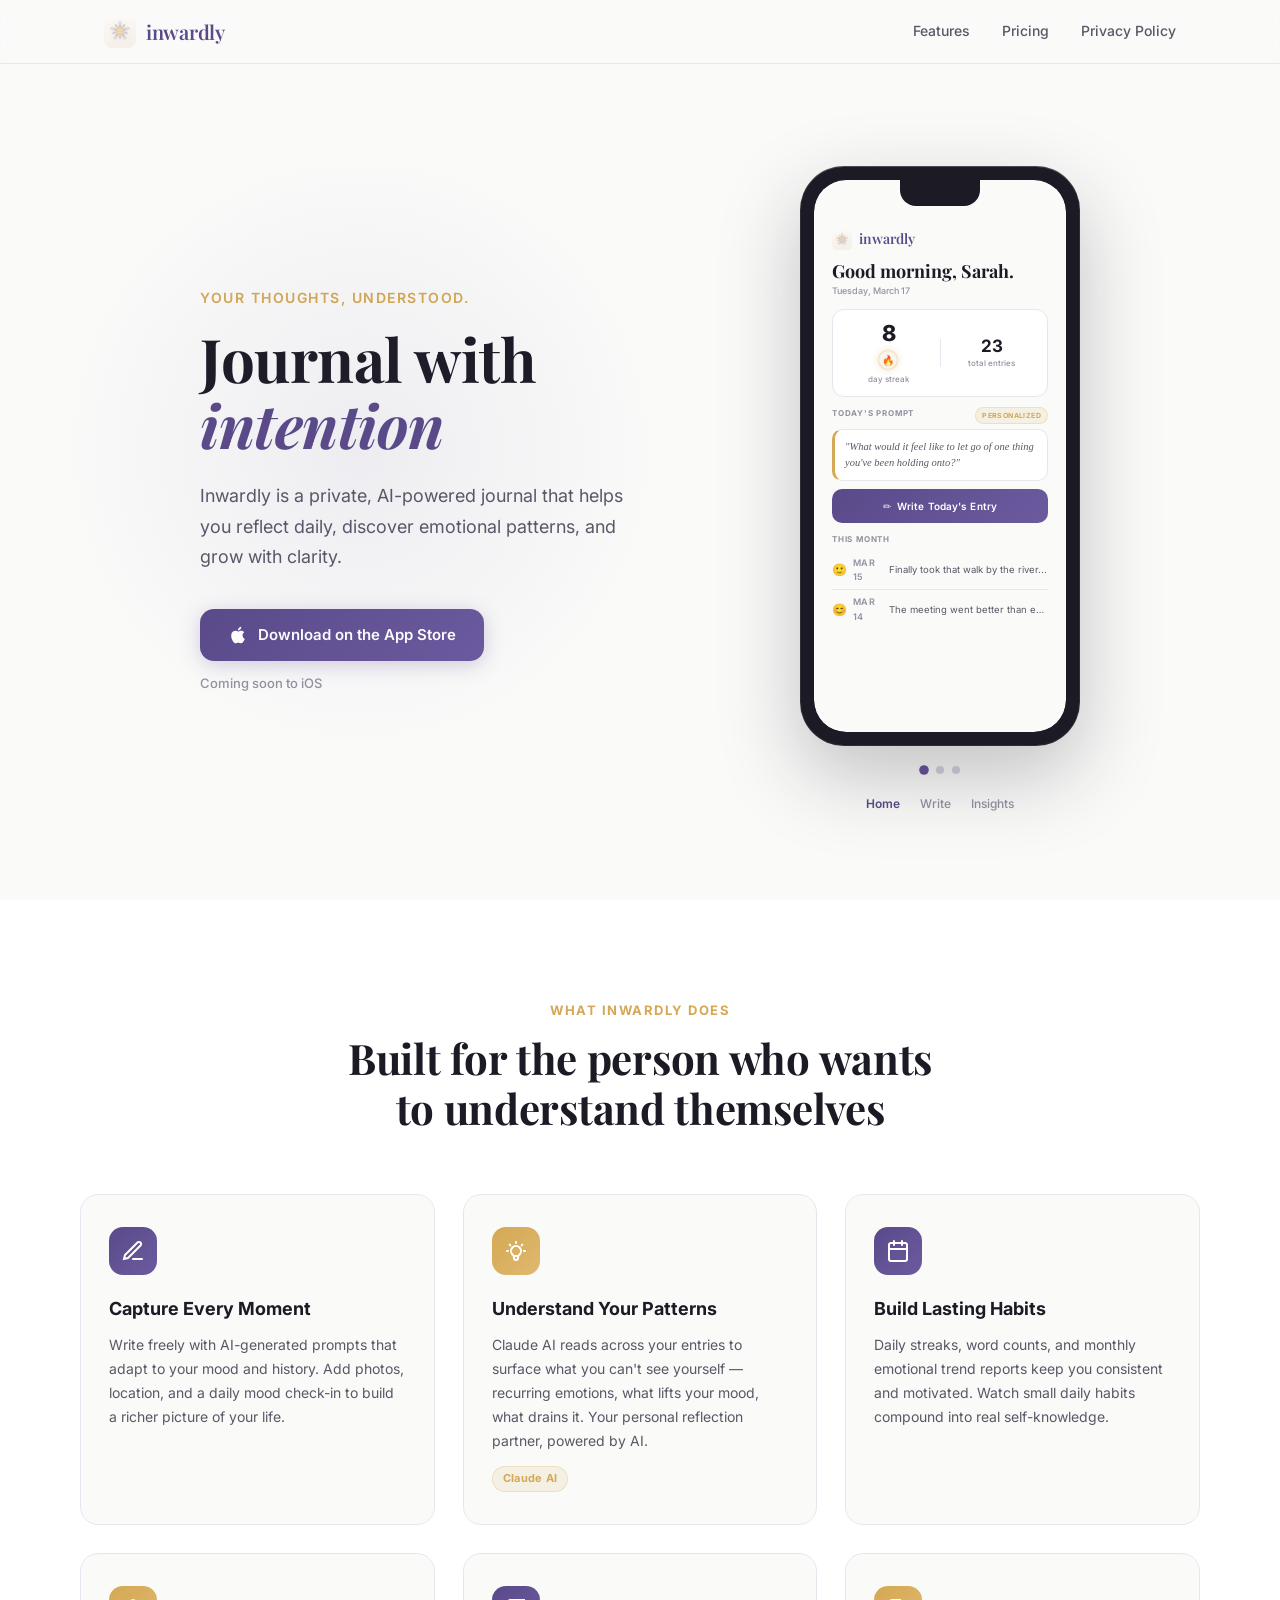
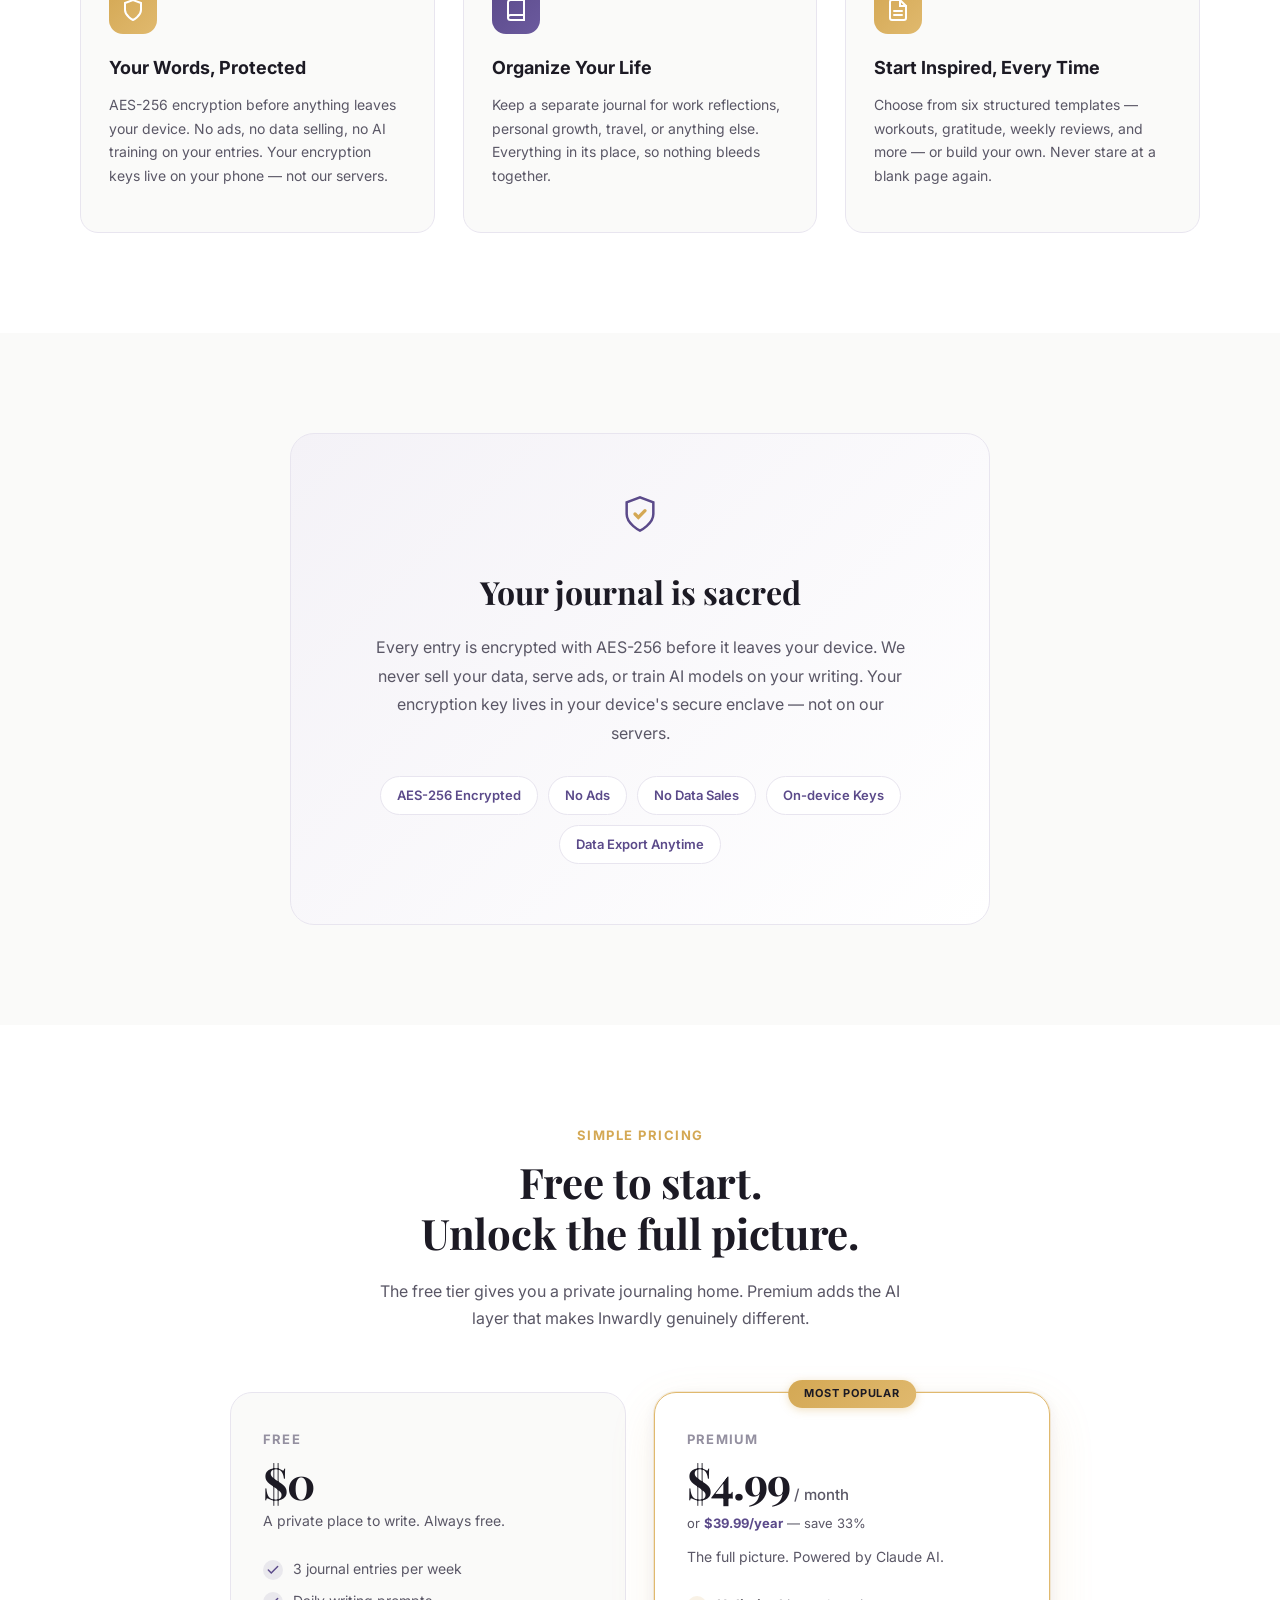
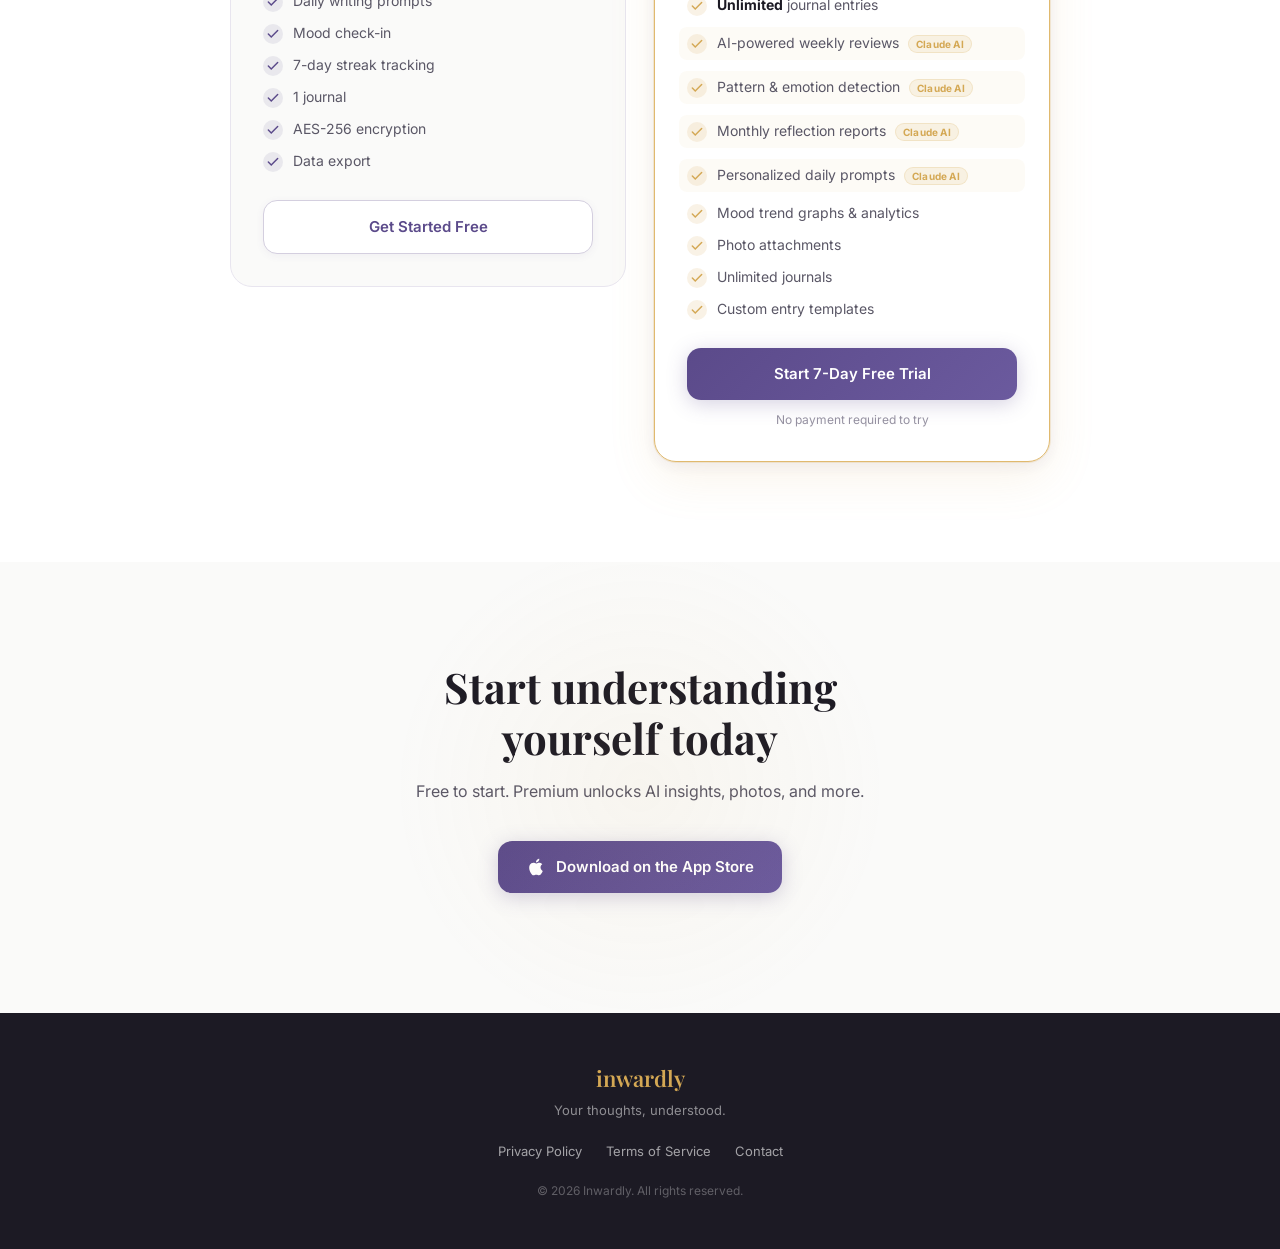
==== index.html @ e7c090f5 "Update app icon to lotus bloom, add OG/Twitter meta tags - Replace app-icon.png with new lotus bloom" ====
<!DOCTYPE html>
<html lang="en">
<head>
  <meta charset="UTF-8">
  <meta name="viewport" content="width=device-width, initial-scale=1.0">
  <title>Inwardly - Your thoughts, understood.</title>
  <meta name="description" content="A private, AI-powered journaling app that helps you understand your thoughts. Reflect daily, discover patterns, grow with clarity.">
  <meta name="theme-color" content="#5B4A8A">

  <!-- Open Graph -->
  <meta property="og:title" content="Inwardly - Your thoughts, understood.">
  <meta property="og:description" content="A private, AI-powered journaling app that helps you understand your thoughts.">
  <meta property="og:type" content="website">
  <meta property="og:url" content="https://goinwardly.app">
  <meta property="og:image" content="https://goinwardly.app/app-icon.png">

  <!-- Twitter Card -->
  <meta name="twitter:card" content="summary_large_image">
  <meta name="twitter:title" content="Inwardly - Your thoughts, understood.">
  <meta name="twitter:description" content="A private, AI-powered journaling app that helps you understand your thoughts.">
  <meta name="twitter:image" content="https://goinwardly.app/app-icon.png">

  <!-- Fonts -->
  <link rel="preconnect" href="https://fonts.googleapis.com">
  <link rel="preconnect" href="https://fonts.gstatic.com" crossorigin>
  <link href="https://fonts.googleapis.com/css2?family=Playfair+Display:ital,wght@0,400;0,600;0,700;1,400&family=Inter:wght@400;500;600;700&display=swap" rel="stylesheet">

  <link rel="stylesheet" href="style.css">
  <link rel="icon" type="image/png" href="app-icon.png">
</head>
<body>
  <!-- Nav -->
  <nav class="nav">
    <div class="nav-inner">
      <a href="/" class="nav-brand">
        <img src="app-icon.png" alt="Inwardly" class="nav-icon-img">
        <span class="nav-wordmark">inwardly</span>
      </a>
      <div class="nav-links">
        <a href="#features">Features</a>
        <a href="#pricing">Pricing</a>
        <a href="/privacy">Privacy Policy</a>
      </div>
    </div>
  </nav>

  <!-- Hero -->
  <section class="hero">
    <div class="hero-glow"></div>
    <div class="hero-content">
      <p class="hero-tagline">Your thoughts, understood.</p>
      <h1 class="hero-title">Journal with<br><span class="hero-accent">intention</span></h1>
      <p class="hero-subtitle">
        Inwardly is a private, AI-powered journal that helps you reflect daily,
        discover emotional patterns, and grow with clarity.
      </p>
      <div class="hero-cta">
        <a href="#" class="btn btn-primary" id="app-store-btn">
          <svg class="btn-icon" width="20" height="20" viewBox="0 0 24 24" fill="currentColor">
            <path d="M18.71 19.5C17.88 20.74 17 21.95 15.66 21.97C14.32 21.99 13.89 21.18 12.37 21.18C10.84 21.18 10.37 21.95 9.1 21.99C7.79 22.03 6.8 20.68 5.96 19.47C4.25 16.97 2.94 12.45 4.7 9.39C5.57 7.87 7.13 6.91 8.82 6.88C10.1 6.86 11.32 7.75 12.11 7.75C12.89 7.75 14.37 6.68 15.92 6.84C16.57 6.87 18.39 7.1 19.56 8.82C19.47 8.88 17.39 10.1 17.41 12.63C17.44 15.65 20.06 16.66 20.09 16.67C20.06 16.74 19.67 18.11 18.71 19.5ZM13 3.5C13.73 2.67 14.94 2.04 15.94 2C16.07 3.17 15.6 4.35 14.9 5.19C14.21 6.04 13.07 6.7 11.95 6.61C11.8 5.46 12.36 4.26 13 3.5Z"/>
          </svg>
          <span>Download on the App Store</span>
        </a>
        <p class="hero-note">Coming soon to iOS</p>
      </div>
    </div>

    <!-- Phone mockup carousel -->
    <div class="hero-phone">
      <div class="phone-frame">
        <!-- Notch -->
        <div class="phone-notch"></div>

        <!-- Screen carousel -->
        <div class="phone-carousel" id="phoneCarousel">

          <!-- Screen 1: Home -->
          <div class="phone-screen screen-home active">
            <!-- Branded header: icon + wordmark -->
            <div class="mock-header">
              <img src="app-icon.png" alt="" class="mock-icon-img">
              <span class="mock-wordmark">inwardly</span>
            </div>
            <!-- Greeting -->
            <div class="mock-greeting">Good morning, Sarah.</div>
            <div class="mock-date-sub">Tuesday, March 17</div>
            <!-- Stats card: single card, two stats with divider -->
            <div class="mock-stats-card">
              <div class="mock-stats-left">
                <div class="mock-stats-num mock-stats-num-streak">8</div>
                <div class="mock-flame-glow">🔥</div>
                <div class="mock-stats-label">day streak</div>
              </div>
              <div class="mock-stats-divider"></div>
              <div class="mock-stats-right">
                <div class="mock-stats-num">23</div>
                <div class="mock-stats-label">total entries</div>
              </div>
            </div>
            <!-- Prompt section -->
            <div class="mock-section-row">
              <div class="mock-section-label">TODAY'S PROMPT</div>
              <div class="mock-personalized-pill">PERSONALIZED</div>
            </div>
            <div class="mock-prompt-card">
              <div class="mock-prompt-text">"What would it feel like to let go of one thing you've been holding onto?"</div>
            </div>
            <!-- CTA button -->
            <div class="mock-cta-btn">
              <span class="mock-cta-icon">✏</span>
              <span class="mock-cta-text">Write Today's Entry</span>
            </div>
            <!-- This Month section -->
            <div class="mock-section-label" style="margin-top:10px;margin-bottom:5px;">THIS MONTH</div>
            <div class="mock-month-entry">
              <span class="mock-month-mood">🙂</span>
              <div class="mock-month-date">Mar 15</div>
              <div class="mock-month-preview">Finally took that walk by the river...</div>
            </div>
            <div class="mock-month-entry">
              <span class="mock-month-mood">😊</span>
              <div class="mock-month-date">Mar 14</div>
              <div class="mock-month-preview">The meeting went better than expected...</div>
            </div>
          </div>

          <!-- Screen 2: Journal entry (Write) -->
          <div class="phone-screen screen-entry">
            <!-- Native modal header: Cancel | date | Save pill -->
            <div class="mock-modal-header">
              <div class="mock-cancel-btn">Cancel</div>
              <div class="mock-modal-date">Mar 17</div>
              <div class="mock-save-pill">Save</div>
            </div>
            <!-- Personalized prompt above write area -->
            <div class="mock-prompt-label" style="margin-bottom:4px;">PERSONALIZED</div>
            <div class="mock-prompt-card" style="margin-bottom:10px;">
              <div class="mock-prompt-text">"What would it feel like to let go of one thing you've been holding onto?"</div>
            </div>
            <!-- Write area -->
            <div class="mock-write-area">
              <div class="mock-write-placeholder">Begin writing...</div>
            </div>
            <!-- Bottom toolbar: word count + pills -->
            <div class="mock-toolbar-row">
              <span class="mock-word-count">0 words</span>
              <div class="mock-pills-row">
                <span class="mock-pill mock-pill-active">No journal</span>
                <span class="mock-pill">Template</span>
                <span class="mock-pill">Location</span>
                <span class="mock-pill">Photo</span>
              </div>
            </div>
            <!-- Mood section -->
            <div class="mock-mood-section-label">HOW ARE YOU FEELING?</div>
            <div class="mock-mood-buttons-row">
              <div class="mock-mood-btn">
                <span class="mock-mood-emoji">😔</span>
                <span class="mock-mood-name">Low</span>
              </div>
              <div class="mock-mood-btn">
                <span class="mock-mood-emoji">😕</span>
                <span class="mock-mood-name">Meh</span>
              </div>
              <div class="mock-mood-btn mock-mood-btn-selected">
                <span class="mock-mood-emoji">😐</span>
                <span class="mock-mood-name">Okay</span>
              </div>
              <div class="mock-mood-btn">
                <span class="mock-mood-emoji">🙂</span>
                <span class="mock-mood-name">Good</span>
              </div>
              <div class="mock-mood-btn">
                <span class="mock-mood-emoji">😊</span>
                <span class="mock-mood-name">Great</span>
              </div>
            </div>
            <div class="mock-mood-hint">Optional · tap to select, tap again to clear</div>
          </div>

          <!-- Screen 3: Insights -->
          <div class="phone-screen screen-insights">
            <!-- Large Playfair title -->
            <div class="mock-insights-title">Insights</div>
            <!-- YOUR MOOD section -->
            <div class="mock-section-label" style="margin-bottom:6px;">YOUR MOOD</div>
            <!-- Mood chart card -->
            <div class="mock-mood-chart">
              <div class="mock-chart-header">MOOD — LAST 7 DAYS</div>
              <div class="mock-chart-bars">
                <div class="mock-bar-wrap">
                  <div class="mock-bar-emoji">😕</div>
                  <div class="mock-bar mock-bar-2" style="height:11px;"></div>
                  <div class="mock-bar-day">M</div>
                </div>
                <div class="mock-bar-wrap">
                  <div class="mock-bar-emoji">😐</div>
                  <div class="mock-bar mock-bar-3" style="height:18px;"></div>
                  <div class="mock-bar-day">T</div>
                </div>
                <div class="mock-bar-wrap">
                  <div class="mock-bar-emoji">😕</div>
                  <div class="mock-bar mock-bar-2" style="height:12px;"></div>
                  <div class="mock-bar-day">W</div>
                </div>
                <div class="mock-bar-wrap">
                  <div class="mock-bar-emoji">🙂</div>
                  <div class="mock-bar mock-bar-4" style="height:25px;"></div>
                  <div class="mock-bar-day">T</div>
                </div>
                <div class="mock-bar-wrap">
                  <div class="mock-bar-emoji">😊</div>
                  <div class="mock-bar mock-bar-5" style="height:32px;"></div>
                  <div class="mock-bar-day">F</div>
                </div>
                <div class="mock-bar-wrap">
                  <div class="mock-bar-emoji">🙂</div>
                  <div class="mock-bar mock-bar-4" style="height:23px;"></div>
                  <div class="mock-bar-day">S</div>
                </div>
                <div class="mock-bar-wrap mock-bar-wrap-today">
                  <div class="mock-bar-emoji">😐</div>
                  <div class="mock-bar mock-bar-today" style="height:16px;"></div>
                  <div class="mock-bar-day mock-bar-day-today">S</div>
                </div>
              </div>
            </div>
            <!-- This Week review -->
            <div class="mock-section-label mock-section-gold" style="margin-bottom:2px;">THIS WEEK</div>
            <div class="mock-week-date-range">MAR 11 – MAR 17</div>
            <div class="mock-week-review">This week had some real texture to it. You found moments of lightness — a walk, a conversation — even when things felt heavy. That balance is worth noticing.</div>
            <!-- Pattern cards -->
            <div class="mock-pattern-card">
              <div class="mock-pattern-title">MORNING ROUTINES LIFT YOUR MOOD</div>
              <div class="mock-pattern-text">On days you wrote about a morning routine, your mood score averaged 0.8 points higher.</div>
            </div>
            <div class="mock-pattern-card">
              <div class="mock-pattern-title">NATURE TIME SHIFTS YOUR ENERGY</div>
              <div class="mock-pattern-text">Entries mentioning being outdoors consistently carry a warmer, more open tone.</div>
            </div>
            <!-- On-demand review -->
            <div class="mock-section-label" style="margin-top:8px;margin-bottom:5px;">ON-DEMAND REVIEW</div>
            <div class="mock-segment-control">
              <div class="mock-segment-btn mock-segment-active">Past Week</div>
              <div class="mock-segment-btn">Past Month</div>
            </div>
            <div class="mock-generate-btn">Generate Review</div>
          </div>

        </div><!-- /phone-carousel -->
      </div><!-- /phone-frame -->

      <!-- Carousel dots -->
      <div class="carousel-dots">
        <button class="carousel-dot active" data-index="0" aria-label="Home screen"></button>
        <button class="carousel-dot" data-index="1" aria-label="Journal entry screen"></button>
        <button class="carousel-dot" data-index="2" aria-label="AI insights screen"></button>
      </div>
      <div class="carousel-labels">
        <span class="carousel-label active" data-index="0">Home</span>
        <span class="carousel-label" data-index="1">Write</span>
        <span class="carousel-label" data-index="2">Insights</span>
      </div>
    </div>
  </section>

  <!-- Features -->
  <section class="features" id="features">
    <div class="section-inner">
      <p class="section-label">What Inwardly does</p>
      <h2 class="section-title">Built for the person who wants<br>to understand themselves</h2>

      <div class="feature-grid">
        <div class="feature-card">
          <div class="feature-icon" style="background: linear-gradient(135deg, #5B4A8A, #6B5A9E);">
            <svg width="24" height="24" viewBox="0 0 24 24" fill="none" stroke="white" stroke-width="2" stroke-linecap="round">
              <path d="M12 20h9"/>
              <path d="M16.5 3.5a2.121 2.121 0 0 1 3 3L7 19l-4 1 1-4L16.5 3.5z"/>
            </svg>
          </div>
          <h3 class="feature-title">Capture Every Moment</h3>
          <p class="feature-desc">Write freely with AI-generated prompts that adapt to your mood and history. Add photos, location, and a daily mood check-in to build a richer picture of your life.</p>
        </div>

        <div class="feature-card">
          <div class="feature-icon" style="background: linear-gradient(135deg, #D4A854, #E0B96E);">
            <svg width="24" height="24" viewBox="0 0 24 24" fill="none" stroke="white" stroke-width="2" stroke-linecap="round">
              <path d="M9.663 17h4.673M12 3v1m6.364 1.636l-.707.707M21 12h-1M4 12H3m3.343-5.657l-.707-.707m2.828 9.9a5 5 0 117.072 0l-.548.547A3.374 3.374 0 0014 18.469V19a2 2 0 11-4 0v-.531c0-.895-.356-1.754-.988-2.386l-.548-.547z"/>
            </svg>
          </div>
          <h3 class="feature-title">Understand Your Patterns</h3>
          <p class="feature-desc">Claude AI reads across your entries to surface what you can't see yourself — recurring emotions, what lifts your mood, what drains it. Your personal reflection partner, powered by AI.</p>
          <span class="feature-badge">Claude AI</span>
        </div>

        <div class="feature-card">
          <div class="feature-icon" style="background: linear-gradient(135deg, #5B4A8A, #6B5A9E);">
            <svg width="24" height="24" viewBox="0 0 24 24" fill="none" stroke="white" stroke-width="2" stroke-linecap="round">
              <rect x="3" y="4" width="18" height="18" rx="2" ry="2"/>
              <line x1="16" y1="2" x2="16" y2="6"/>
              <line x1="8" y1="2" x2="8" y2="6"/>
              <line x1="3" y1="10" x2="21" y2="10"/>
            </svg>
          </div>
          <h3 class="feature-title">Build Lasting Habits</h3>
          <p class="feature-desc">Daily streaks, word counts, and monthly emotional trend reports keep you consistent and motivated. Watch small daily habits compound into real self-knowledge.</p>
        </div>

        <div class="feature-card">
          <div class="feature-icon" style="background: linear-gradient(135deg, #D4A854, #E0B96E);">
            <svg width="24" height="24" viewBox="0 0 24 24" fill="none" stroke="white" stroke-width="2" stroke-linecap="round">
              <path d="M12 22s8-4 8-10V5l-8-3-8 3v7c0 6 8 10 8 10z"/>
            </svg>
          </div>
          <h3 class="feature-title">Your Words, Protected</h3>
          <p class="feature-desc">AES-256 encryption before anything leaves your device. No ads, no data selling, no AI training on your entries. Your encryption keys live on your phone — not our servers.</p>
        </div>

        <div class="feature-card">
          <div class="feature-icon" style="background: linear-gradient(135deg, #5B4A8A, #6B5A9E);">
            <svg width="24" height="24" viewBox="0 0 24 24" fill="none" stroke="white" stroke-width="2" stroke-linecap="round">
              <path d="M4 19.5A2.5 2.5 0 0 1 6.5 17H20"/>
              <path d="M6.5 2H20v20H6.5A2.5 2.5 0 0 1 4 19.5v-15A2.5 2.5 0 0 1 6.5 2z"/>
            </svg>
          </div>
          <h3 class="feature-title">Organize Your Life</h3>
          <p class="feature-desc">Keep a separate journal for work reflections, personal growth, travel, or anything else. Everything in its place, so nothing bleeds together.</p>
        </div>

        <div class="feature-card">
          <div class="feature-icon" style="background: linear-gradient(135deg, #D4A854, #E0B96E);">
            <svg width="24" height="24" viewBox="0 0 24 24" fill="none" stroke="white" stroke-width="2" stroke-linecap="round">
              <path d="M14 2H6a2 2 0 0 0-2 2v16a2 2 0 0 0 2 2h12a2 2 0 0 0 2-2V8z"/>
              <polyline points="14 2 14 8 20 8"/>
              <line x1="16" y1="13" x2="8" y2="13"/>
              <line x1="16" y1="17" x2="8" y2="17"/>
            </svg>
          </div>
          <h3 class="feature-title">Start Inspired, Every Time</h3>
          <p class="feature-desc">Choose from six structured templates — workouts, gratitude, weekly reviews, and more — or build your own. Never stare at a blank page again.</p>
        </div>
      </div>
    </div>
  </section>

  <!-- Privacy -->
  <section class="privacy-section" id="privacy">
    <div class="section-inner">
      <div class="privacy-card">
        <div class="privacy-icon">
          <svg width="40" height="40" viewBox="0 0 24 24" fill="none" stroke="#5B4A8A" stroke-width="1.5" stroke-linecap="round">
            <path d="M12 22s8-4 8-10V5l-8-3-8 3v7c0 6 8 10 8 10z"/>
            <polyline points="9 12 11 14 15 10" stroke="#D4A854" stroke-width="2"/>
          </svg>
        </div>
        <h2 class="privacy-title">Your journal is sacred</h2>
        <p class="privacy-desc">
          Every entry is encrypted with AES-256 before it leaves your device.
          We never sell your data, serve ads, or train AI models on your writing.
          Your encryption key lives in your device's secure enclave — not on our servers.
        </p>
        <div class="privacy-badges">
          <span class="badge">AES-256 Encrypted</span>
          <span class="badge">No Ads</span>
          <span class="badge">No Data Sales</span>
          <span class="badge">On-device Keys</span>
          <span class="badge">Data Export Anytime</span>
        </div>
      </div>
    </div>
  </section>

  <!-- Pricing -->
  <section class="pricing-section" id="pricing">
    <div class="section-inner">
      <p class="section-label">Simple pricing</p>
      <h2 class="section-title">Free to start.<br>Unlock the full picture.</h2>
      <p class="pricing-subtitle">The free tier gives you a private journaling home. Premium adds the AI layer that makes Inwardly genuinely different.</p>

      <div class="pricing-grid">

        <!-- Free card -->
        <div class="pricing-card">
          <div class="pricing-card-header">
            <h3 class="pricing-tier">Free</h3>
            <div class="pricing-price">
              <span class="pricing-amount">$0</span>
            </div>
            <p class="pricing-tagline">A private place to write. Always free.</p>
          </div>
          <ul class="pricing-features">
            <li class="pricing-feature">
              <span class="pf-check">
                <svg width="14" height="14" viewBox="0 0 24 24" fill="none" stroke="currentColor" stroke-width="2.5" stroke-linecap="round"><polyline points="20 6 9 17 4 12"/></svg>
              </span>
              <span>3 journal entries per week</span>
            </li>
            <li class="pricing-feature">
              <span class="pf-check">
                <svg width="14" height="14" viewBox="0 0 24 24" fill="none" stroke="currentColor" stroke-width="2.5" stroke-linecap="round"><polyline points="20 6 9 17 4 12"/></svg>
              </span>
              <span>Daily writing prompts</span>
            </li>
            <li class="pricing-feature">
              <span class="pf-check">
                <svg width="14" height="14" viewBox="0 0 24 24" fill="none" stroke="currentColor" stroke-width="2.5" stroke-linecap="round"><polyline points="20 6 9 17 4 12"/></svg>
              </span>
              <span>Mood check-in</span>
            </li>
            <li class="pricing-feature">
              <span class="pf-check">
                <svg width="14" height="14" viewBox="0 0 24 24" fill="none" stroke="currentColor" stroke-width="2.5" stroke-linecap="round"><polyline points="20 6 9 17 4 12"/></svg>
              </span>
              <span>7-day streak tracking</span>
            </li>
            <li class="pricing-feature">
              <span class="pf-check">
                <svg width="14" height="14" viewBox="0 0 24 24" fill="none" stroke="currentColor" stroke-width="2.5" stroke-linecap="round"><polyline points="20 6 9 17 4 12"/></svg>
              </span>
              <span>1 journal</span>
            </li>
            <li class="pricing-feature">
              <span class="pf-check">
                <svg width="14" height="14" viewBox="0 0 24 24" fill="none" stroke="currentColor" stroke-width="2.5" stroke-linecap="round"><polyline points="20 6 9 17 4 12"/></svg>
              </span>
              <span>AES-256 encryption</span>
            </li>
            <li class="pricing-feature">
              <span class="pf-check">
                <svg width="14" height="14" viewBox="0 0 24 24" fill="none" stroke="currentColor" stroke-width="2.5" stroke-linecap="round"><polyline points="20 6 9 17 4 12"/></svg>
              </span>
              <span>Data export</span>
            </li>
          </ul>
          <a href="#" class="btn btn-secondary pricing-btn">Get Started Free</a>
        </div>

        <!-- Premium card -->
        <div class="pricing-card pricing-card-premium">
          <div class="pricing-popular-badge">Most Popular</div>
          <div class="pricing-card-header">
            <h3 class="pricing-tier">Premium</h3>
            <div class="pricing-price">
              <span class="pricing-amount">$4.99</span>
              <span class="pricing-period">/ month</span>
            </div>
            <div class="pricing-annual-note">
              or <strong>$39.99/year</strong> — save 33%
            </div>
            <p class="pricing-tagline">The full picture. Powered by Claude AI.</p>
          </div>
          <ul class="pricing-features">
            <li class="pricing-feature">
              <span class="pf-check pf-check-gold">
                <svg width="14" height="14" viewBox="0 0 24 24" fill="none" stroke="currentColor" stroke-width="2.5" stroke-linecap="round"><polyline points="20 6 9 17 4 12"/></svg>
              </span>
              <span><strong>Unlimited</strong> journal entries</span>
            </li>
            <li class="pricing-feature pricing-feature-ai">
              <span class="pf-check pf-check-gold">
                <svg width="14" height="14" viewBox="0 0 24 24" fill="none" stroke="currentColor" stroke-width="2.5" stroke-linecap="round"><polyline points="20 6 9 17 4 12"/></svg>
              </span>
              <span>AI-powered weekly reviews <span class="pf-ai-tag">Claude AI</span></span>
            </li>
            <li class="pricing-feature pricing-feature-ai">
              <span class="pf-check pf-check-gold">
                <svg width="14" height="14" viewBox="0 0 24 24" fill="none" stroke="currentColor" stroke-width="2.5" stroke-linecap="round"><polyline points="20 6 9 17 4 12"/></svg>
              </span>
              <span>Pattern &amp; emotion detection <span class="pf-ai-tag">Claude AI</span></span>
            </li>
            <li class="pricing-feature pricing-feature-ai">
              <span class="pf-check pf-check-gold">
                <svg width="14" height="14" viewBox="0 0 24 24" fill="none" stroke="currentColor" stroke-width="2.5" stroke-linecap="round"><polyline points="20 6 9 17 4 12"/></svg>
              </span>
              <span>Monthly reflection reports <span class="pf-ai-tag">Claude AI</span></span>
            </li>
            <li class="pricing-feature pricing-feature-ai">
              <span class="pf-check pf-check-gold">
                <svg width="14" height="14" viewBox="0 0 24 24" fill="none" stroke="currentColor" stroke-width="2.5" stroke-linecap="round"><polyline points="20 6 9 17 4 12"/></svg>
              </span>
              <span>Personalized daily prompts <span class="pf-ai-tag">Claude AI</span></span>
            </li>
            <li class="pricing-feature">
              <span class="pf-check pf-check-gold">
                <svg width="14" height="14" viewBox="0 0 24 24" fill="none" stroke="currentColor" stroke-width="2.5" stroke-linecap="round"><polyline points="20 6 9 17 4 12"/></svg>
              </span>
              <span>Mood trend graphs &amp; analytics</span>
            </li>
            <li class="pricing-feature">
              <span class="pf-check pf-check-gold">
                <svg width="14" height="14" viewBox="0 0 24 24" fill="none" stroke="currentColor" stroke-width="2.5" stroke-linecap="round"><polyline points="20 6 9 17 4 12"/></svg>
              </span>
              <span>Photo attachments</span>
            </li>
            <li class="pricing-feature">
              <span class="pf-check pf-check-gold">
                <svg width="14" height="14" viewBox="0 0 24 24" fill="none" stroke="currentColor" stroke-width="2.5" stroke-linecap="round"><polyline points="20 6 9 17 4 12"/></svg>
              </span>
              <span>Unlimited journals</span>
            </li>
            <li class="pricing-feature">
              <span class="pf-check pf-check-gold">
                <svg width="14" height="14" viewBox="0 0 24 24" fill="none" stroke="currentColor" stroke-width="2.5" stroke-linecap="round"><polyline points="20 6 9 17 4 12"/></svg>
              </span>
              <span>Custom entry templates</span>
            </li>
          </ul>
          <a href="#" class="btn btn-primary pricing-btn">Start 7-Day Free Trial</a>
          <p class="pricing-trial-note">No payment required to try</p>
        </div>

      </div>
    </div>
  </section>

  <!-- CTA -->
  <section class="cta-section">
    <div class="cta-glow"></div>
    <div class="section-inner">
      <h2 class="cta-title">Start understanding<br>yourself today</h2>
      <p class="cta-subtitle">Free to start. Premium unlocks AI insights, photos, and more.</p>
      <a href="#" class="btn btn-primary" id="app-store-btn-2">
        <svg class="btn-icon" width="20" height="20" viewBox="0 0 24 24" fill="currentColor">
          <path d="M18.71 19.5C17.88 20.74 17 21.95 15.66 21.97C14.32 21.99 13.89 21.18 12.37 21.18C10.84 21.18 10.37 21.95 9.1 21.99C7.79 22.03 6.8 20.68 5.96 19.47C4.25 16.97 2.94 12.45 4.7 9.39C5.57 7.87 7.13 6.91 8.82 6.88C10.1 6.86 11.32 7.75 12.11 7.75C12.89 7.75 14.37 6.68 15.92 6.84C16.57 6.87 18.39 7.1 19.56 8.82C19.47 8.88 17.39 10.1 17.41 12.63C17.44 15.65 20.06 16.66 20.09 16.67C20.06 16.74 19.67 18.11 18.71 19.5ZM13 3.5C13.73 2.67 14.94 2.04 15.94 2C16.07 3.17 15.6 4.35 14.9 5.19C14.21 6.04 13.07 6.7 11.95 6.61C11.8 5.46 12.36 4.26 13 3.5Z"/>
        </svg>
        <span>Download on the App Store</span>
      </a>
    </div>
  </section>

  <!-- Footer -->
  <footer class="footer">
    <div class="footer-inner">
      <div class="footer-brand">
        <span class="footer-wordmark">inwardly</span>
        <p class="footer-tagline">Your thoughts, understood.</p>
      </div>
      <div class="footer-links">
        <a href="/privacy">Privacy Policy</a>
        <a href="/terms">Terms of Service</a>
        <a href="mailto:support@goinwardly.app">Contact</a>
      </div>
      <p class="footer-copy">&copy; 2026 Inwardly. All rights reserved.</p>
    </div>
  </footer>

  <script>
    // Phone screen carousel
    (function() {
      var screens = document.querySelectorAll('.phone-screen');
      var dots = document.querySelectorAll('.carousel-dot');
      var labels = document.querySelectorAll('.carousel-label');
      var current = 0;
      var timer;

      function goTo(index) {
        screens[current].classList.remove('active');
        dots[current].classList.remove('active');
        labels[current].classList.remove('active');
        current = index;
        screens[current].classList.add('active');
        dots[current].classList.add('active');
        labels[current].classList.add('active');
      }

      function next() {
        goTo((current + 1) % screens.length);
      }

      function startAuto() {
        timer = setInterval(next, 3200);
      }

      function stopAuto() {
        clearInterval(timer);
      }

      dots.forEach(function(dot) {
        dot.addEventListener('click', function() {
          stopAuto();
          goTo(parseInt(dot.dataset.index, 10));
          startAuto();
        });
      });

      labels.forEach(function(label) {
        label.addEventListener('click', function() {
          stopAuto();
          goTo(parseInt(label.dataset.index, 10));
          startAuto();
        });
      });

      startAuto();
    })();
  </script>
</body>
</html>
---- style.css ----
/* ===================================================================
   Inwardly Landing Page — Golden Hour Theme
   Indigo #5B4A8A + Gold #D4A854
   =================================================================== */

:root {
  /* Brand palette */
  --indigo: #5B4A8A;
  --indigo-light: #7B6BAA;
  --indigo-dark: #4A3B75;
  --gold: #D4A854;
  --gold-light: #E0B96E;
  --gold-pale: rgba(212, 168, 84, 0.12);

  /* Surfaces */
  --canvas: #FAFAF9;
  --surface: #FFFFFF;
  --elevated: #F4F2F7;

  /* Text */
  --text-primary: #1C1A24;
  --text-secondary: #5A5766;
  --text-tertiary: #9490A0;
  --text-inverse: #FFFFFF;

  /* Borders */
  --border-subtle: #E8E5EF;
  --border-medium: #D4CFDF;

  /* Layout */
  --max-width: 1120px;
  --section-padding: 100px 24px;
  --nav-height: 64px;
}

/* ---- Reset ---- */
*, *::before, *::after {
  margin: 0;
  padding: 0;
  box-sizing: border-box;
}

html {
  scroll-behavior: smooth;
  -webkit-font-smoothing: antialiased;
  -moz-osx-font-smoothing: grayscale;
}

body {
  font-family: 'Inter', -apple-system, BlinkMacSystemFont, sans-serif;
  color: var(--text-primary);
  background: var(--canvas);
  line-height: 1.6;
  overflow-x: hidden;
}

a {
  color: inherit;
  text-decoration: none;
}

/* ---- Typography ---- */
.display {
  font-family: 'Playfair Display', Georgia, serif;
}

/* ===================================================================
   Nav
   =================================================================== */

.nav {
  position: fixed;
  top: 0;
  left: 0;
  right: 0;
  height: var(--nav-height);
  background: rgba(250, 250, 249, 0.85);
  backdrop-filter: blur(16px);
  -webkit-backdrop-filter: blur(16px);
  border-bottom: 1px solid var(--border-subtle);
  z-index: 100;
}

.nav-inner {
  max-width: var(--max-width);
  margin: 0 auto;
  height: 100%;
  display: flex;
  align-items: center;
  justify-content: space-between;
  padding: 0 24px;
}

.nav-brand {
  display: flex;
  align-items: center;
  gap: 10px;
}

.nav-icon {
  width: 32px;
  height: 32px;
  display: flex;
  align-items: center;
  justify-content: center;
}

.nav-icon-img {
  width: 32px;
  height: 32px;
  border-radius: 8px;
  object-fit: cover;
}

.nav-wordmark {
  font-family: 'Playfair Display', Georgia, serif;
  font-size: 20px;
  font-weight: 600;
  color: var(--indigo);
  letter-spacing: -0.3px;
}

.nav-links {
  display: flex;
  gap: 32px;
}

.nav-links a {
  font-size: 14px;
  font-weight: 500;
  color: var(--text-secondary);
  transition: color 0.2s;
}

.nav-links a:hover {
  color: var(--indigo);
}

/* ===================================================================
   Hero
   =================================================================== */

.hero {
  position: relative;
  padding: 160px 24px 80px;
  display: flex;
  align-items: center;
  justify-content: center;
  gap: 80px;
  max-width: var(--max-width);
  margin: 0 auto;
  min-height: 100vh;
}

.hero-glow {
  position: absolute;
  width: 600px;
  height: 600px;
  background: radial-gradient(circle, rgba(91, 74, 138, 0.08) 0%, transparent 70%);
  top: 50%;
  left: 25%;
  transform: translate(-50%, -50%);
  pointer-events: none;
}

.hero-content {
  flex: 1;
  max-width: 520px;
}

.hero-tagline {
  font-size: 14px;
  font-weight: 600;
  color: var(--gold);
  letter-spacing: 1.5px;
  text-transform: uppercase;
  margin-bottom: 16px;
}

.hero-title {
  font-family: 'Playfair Display', Georgia, serif;
  font-size: clamp(40px, 5vw, 60px);
  font-weight: 700;
  line-height: 1.1;
  color: var(--text-primary);
  letter-spacing: -0.5px;
  margin-bottom: 24px;
}

.hero-accent {
  color: var(--indigo);
  font-style: italic;
}

.hero-subtitle {
  font-size: 18px;
  line-height: 1.7;
  color: var(--text-secondary);
  margin-bottom: 36px;
  max-width: 440px;
}

.hero-cta {
  display: flex;
  flex-direction: column;
  align-items: flex-start;
  gap: 12px;
}

.hero-note {
  font-size: 13px;
  color: var(--text-tertiary);
  font-weight: 500;
}

/* ---- Button ---- */

.btn {
  display: inline-flex;
  align-items: center;
  gap: 10px;
  padding: 14px 28px;
  border-radius: 14px;
  font-size: 15px;
  font-weight: 600;
  cursor: pointer;
  transition: transform 0.15s ease, box-shadow 0.2s ease;
  border: none;
}

.btn:hover {
  transform: translateY(-1px);
}

.btn:active {
  transform: translateY(0);
}

.btn-primary {
  background: linear-gradient(135deg, var(--indigo), #6B5A9E);
  color: var(--text-inverse);
  box-shadow: 0 4px 20px rgba(91, 74, 138, 0.25);
}

.btn-primary:hover {
  box-shadow: 0 6px 28px rgba(91, 74, 138, 0.35);
}

.btn-secondary {
  background: var(--surface);
  color: var(--indigo);
  border: 1.5px solid var(--border-medium);
  box-shadow: 0 2px 8px rgba(91, 74, 138, 0.06);
}

.btn-secondary:hover {
  border-color: var(--indigo-light);
  box-shadow: 0 4px 16px rgba(91, 74, 138, 0.12);
}

.btn-icon {
  flex-shrink: 0;
}

/* ===================================================================
   Phone mockup — carousel
   =================================================================== */

.hero-phone {
  flex-shrink: 0;
  display: flex;
  flex-direction: column;
  align-items: center;
  gap: 20px;
}

.phone-frame {
  position: relative;
  width: 280px;
  height: 580px;
  background: var(--text-primary);
  border-radius: 44px;
  padding: 14px;
  box-shadow:
    0 30px 80px rgba(28, 26, 36, 0.25),
    0 0 0 1px rgba(255, 255, 255, 0.08) inset,
    0 1px 0 rgba(255, 255, 255, 0.15) inset;
  animation: gentleFloat 4s ease-in-out infinite;
}

/* Simulated notch */
.phone-notch {
  position: absolute;
  top: 14px;
  left: 50%;
  transform: translateX(-50%);
  width: 80px;
  height: 26px;
  background: var(--text-primary);
  border-radius: 0 0 16px 16px;
  z-index: 10;
}

/* Carousel viewport */
.phone-carousel {
  position: relative;
  width: 100%;
  height: 100%;
  border-radius: 32px;
  overflow: hidden;
}

/* Each screen — hidden by default */
.phone-screen {
  position: absolute;
  inset: 0;
  background: var(--canvas);
  border-radius: 32px;
  padding: 48px 18px 20px;
  overflow: hidden;
  opacity: 0;
  transform: translateX(40px);
  transition: opacity 0.5s ease, transform 0.5s ease;
  pointer-events: none;
}

.phone-screen.active {
  opacity: 1;
  transform: translateX(0);
  pointer-events: auto;
}

/* ---- Screen 1: Home ---- */

.mock-header {
  display: flex;
  align-items: center;
  gap: 7px;
  margin-bottom: 10px;
}

.mock-icon-img {
  width: 20px;
  height: 20px;
  border-radius: 5px;
  object-fit: cover;
}

.mock-wordmark {
  font-family: 'Playfair Display', Georgia, serif;
  font-size: 14px;
  font-weight: 600;
  color: var(--indigo);
}

/* Greeting: large Playfair bold */
.mock-greeting {
  font-family: 'Playfair Display', Georgia, serif;
  font-size: 18px;
  font-weight: 700;
  color: var(--text-primary);
  line-height: 1.2;
  margin-bottom: 2px;
}

/* Date below greeting: small gray */
.mock-date-sub {
  font-size: 9px;
  color: var(--text-tertiary);
  font-weight: 500;
  margin-bottom: 10px;
}

/* Single stats card with divider */
.mock-stats-card {
  background: var(--surface);
  border: 1px solid var(--border-subtle);
  border-radius: 12px;
  padding: 10px 14px;
  display: flex;
  align-items: center;
  margin-bottom: 10px;
}

.mock-stats-left,
.mock-stats-right {
  flex: 1;
  text-align: center;
}

.mock-stats-divider {
  width: 1px;
  height: 28px;
  background: var(--border-subtle);
  margin: 0 10px;
}

.mock-stats-num {
  font-size: 17px;
  font-weight: 700;
  color: var(--text-primary);
  line-height: 1.2;
}

.mock-stats-num-streak {
  font-size: 22px;
  font-weight: 800;
  letter-spacing: -0.5px;
}

.mock-flame-glow {
  display: inline-flex;
  align-items: center;
  justify-content: center;
  width: 20px;
  height: 20px;
  border-radius: 50%;
  background: rgba(212, 168, 84, 0.12);
  border: 1.5px solid rgba(212, 168, 84, 0.3);
  box-shadow: 0 0 6px rgba(212, 168, 84, 0.35);
  font-size: 10px;
  margin-top: 2px;
}

.mock-stats-label {
  font-size: 8px;
  color: var(--text-tertiary);
  font-weight: 500;
  text-transform: lowercase;
  margin-top: 1px;
}

/* Section row: label + personalized pill */
.mock-section-row {
  display: flex;
  align-items: center;
  justify-content: space-between;
  margin-bottom: 5px;
}

.mock-section-label {
  font-size: 8px;
  font-weight: 700;
  color: var(--text-tertiary);
  letter-spacing: 0.8px;
  text-transform: uppercase;
  margin-bottom: 5px;
}

/* "PERSONALIZED" pill next to section header */
.mock-personalized-pill {
  font-size: 7px;
  font-weight: 700;
  color: var(--gold);
  background: var(--gold-pale);
  border: 1px solid rgba(212, 168, 84, 0.25);
  border-radius: 100px;
  padding: 2px 6px;
  letter-spacing: 0.4px;
}

/* Prompt card: gold left border + italic serif text */
.mock-prompt-card {
  background: var(--surface);
  border: 1px solid var(--border-subtle);
  border-radius: 10px;
  padding: 9px 10px;
  margin-bottom: 8px;
  border-left: 3px solid var(--gold);
}

.mock-prompt-label {
  font-size: 7px;
  font-weight: 700;
  color: var(--gold);
  letter-spacing: 0.8px;
  margin-bottom: 3px;
}

.mock-prompt-text {
  font-size: 10.5px;
  color: var(--text-secondary);
  line-height: 1.5;
  font-style: italic;
  font-family: Georgia, serif;
}

/* Purple gradient CTA button */
.mock-cta-btn {
  background: linear-gradient(135deg, var(--indigo), #6B5A9E);
  border-radius: 10px;
  padding: 9px 12px;
  display: flex;
  align-items: center;
  justify-content: center;
  gap: 6px;
  margin-bottom: 10px;
}

.mock-cta-icon {
  font-size: 10px;
  color: rgba(255,255,255,0.9);
}

.mock-cta-text {
  font-size: 10px;
  font-weight: 600;
  color: #FFFFFF;
  letter-spacing: 0.1px;
}

/* This Month entry rows */
.mock-month-mood {
  font-size: 12px;
  flex-shrink: 0;
}

.mock-month-entry {
  display: flex;
  align-items: center;
  gap: 6px;
  padding: 5px 0;
  border-bottom: 1px solid var(--border-subtle);
}

.mock-month-entry:last-child {
  border-bottom: none;
}

.mock-month-date {
  font-size: 9px;
  font-weight: 600;
  color: var(--text-tertiary);
  text-transform: uppercase;
  letter-spacing: 0.4px;
  flex-shrink: 0;
  width: 30px;
}

.mock-month-preview {
  font-size: 9.5px;
  color: var(--text-secondary);
  line-height: 1.4;
  white-space: nowrap;
  overflow: hidden;
  text-overflow: ellipsis;
}

/* ---- Screen 2: Write entry ---- */

/* Native modal header: Cancel | date | Save pill */
.mock-modal-header {
  display: flex;
  align-items: center;
  justify-content: space-between;
  margin-bottom: 10px;
  padding: 0 1px;
}

.mock-cancel-btn {
  font-size: 11px;
  font-weight: 400;
  color: var(--indigo);
}

.mock-modal-date {
  font-size: 12px;
  font-weight: 600;
  color: var(--text-primary);
}

/* Purple pill Save button */
.mock-save-pill {
  font-size: 10px;
  font-weight: 600;
  color: #FFFFFF;
  background: linear-gradient(135deg, var(--indigo), #6B5A9E);
  border-radius: 100px;
  padding: 3px 10px;
}

/* Write area: placeholder version (not in-progress text) */
.mock-write-area {
  background: var(--surface);
  border: 1px solid var(--border-subtle);
  border-radius: 10px;
  padding: 10px 10px;
  margin-bottom: 8px;
  min-height: 52px;
}

.mock-write-placeholder {
  font-size: 11px;
  color: var(--text-tertiary);
  font-family: Georgia, serif;
  font-style: italic;
}

/* Toolbar: word count + pill buttons */
.mock-toolbar-row {
  display: flex;
  align-items: center;
  gap: 6px;
  margin-bottom: 8px;
  flex-wrap: wrap;
}

.mock-word-count {
  font-size: 8.5px;
  color: var(--text-tertiary);
  font-weight: 500;
  flex-shrink: 0;
}

.mock-pills-row {
  display: flex;
  gap: 4px;
  flex-wrap: wrap;
}

.mock-pill {
  font-size: 8px;
  font-weight: 600;
  color: var(--text-secondary);
  background: var(--elevated);
  border: 1px solid var(--border-subtle);
  border-radius: 100px;
  padding: 2px 7px;
}

.mock-pill-active {
  background: rgba(91, 74, 138, 0.1);
  color: var(--indigo);
  border-color: rgba(91, 74, 138, 0.2);
}

/* Mood section */
.mock-mood-section-label {
  font-size: 7.5px;
  font-weight: 700;
  color: var(--text-tertiary);
  letter-spacing: 0.7px;
  text-transform: uppercase;
  margin-bottom: 5px;
}

.mock-mood-buttons-row {
  display: flex;
  gap: 4px;
  margin-bottom: 5px;
}

.mock-mood-btn {
  flex: 1;
  display: flex;
  flex-direction: column;
  align-items: center;
  gap: 2px;
  background: var(--elevated);
  border-radius: 8px;
  padding: 5px 2px;
  border: 1px solid transparent;
}

.mock-mood-btn-selected {
  background: rgba(91, 74, 138, 0.08);
  border-color: rgba(91, 74, 138, 0.2);
}

.mock-mood-emoji {
  font-size: 13px;
  line-height: 1;
}

.mock-mood-name {
  font-size: 7px;
  font-weight: 600;
  color: var(--text-tertiary);
}

.mock-mood-hint {
  font-size: 7.5px;
  color: var(--text-tertiary);
  text-align: center;
  font-style: italic;
  line-height: 1.3;
}

/* ---- Screen 3: Insights ---- */

/* Large Playfair title — no secondary header element */
.mock-insights-title {
  font-family: 'Playfair Display', Georgia, serif;
  font-size: 20px;
  font-weight: 700;
  color: var(--text-primary);
  margin-bottom: 8px;
}

/* Mood chart card */
.mock-mood-chart {
  background: var(--surface);
  border: 1px solid var(--border-subtle);
  border-radius: 10px;
  padding: 8px 10px;
  margin-bottom: 8px;
}

.mock-chart-header {
  font-size: 7.5px;
  font-weight: 700;
  color: var(--text-tertiary);
  letter-spacing: 0.7px;
  text-transform: uppercase;
  margin-bottom: 6px;
}

/* Bar chart: 3-row CSS grid per column — emoji / bar (grows) / day label
   Each column = 1 cell wide. Emoji row is fixed, bar row fills space, day row is fixed. */
.mock-chart-bars {
  display: flex;
  gap: 3px;
  height: 58px; /* total chart area height */
  align-items: stretch;
  margin-bottom: 0;
}

.mock-bar-wrap {
  flex: 1;
  display: grid;
  grid-template-rows: 10px 1fr 10px; /* emoji | bar | day */
  align-items: end;
  gap: 1px;
}

.mock-bar-emoji {
  font-size: 7px;
  line-height: 1;
  text-align: center;
  align-self: center;
}

.mock-bar {
  width: 100%;
  border-radius: 2px 2px 0 0;
  min-height: 4px;
  /* height set inline in px — bar sits within its grid cell which is 1fr,
     so align-self:end makes it grow from the bottom */
  align-self: end;
}

/* Mood-colored bars matching brand mood scale */
.mock-bar-2 { background: #8A7EC2; }  /* meh — dusty purple */
.mock-bar-3 { background: #7BA89C; }  /* okay — sage green */
.mock-bar-4 { background: #C4A882; }  /* good — warm gold */
.mock-bar-5 { background: #D4896A; }  /* great — coral-apricot */
.mock-bar-today { background: linear-gradient(180deg, rgba(91,74,138,0.45), var(--indigo)); }

.mock-bar-day {
  font-size: 7px;
  font-weight: 600;
  color: var(--text-tertiary);
  text-align: center;
  align-self: center;
}

.mock-bar-day-today {
  color: var(--indigo);
  font-weight: 700;
}

/* This Week section */
.mock-section-gold {
  color: var(--gold) !important;
}

.mock-week-date-range {
  font-size: 7.5px;
  font-weight: 700;
  color: var(--gold);
  letter-spacing: 0.5px;
  text-transform: uppercase;
  margin-bottom: 4px;
}

.mock-week-review {
  font-size: 9.5px;
  color: var(--text-secondary);
  line-height: 1.5;
  font-family: Georgia, serif;
  margin-bottom: 7px;
}

/* Pattern cards */
.mock-pattern-card {
  background: var(--surface);
  border: 1px solid var(--border-subtle);
  border-radius: 8px;
  padding: 7px 9px;
  margin-bottom: 5px;
}

.mock-pattern-title {
  font-size: 7.5px;
  font-weight: 700;
  color: var(--gold);
  letter-spacing: 0.6px;
  text-transform: uppercase;
  margin-bottom: 3px;
}

.mock-pattern-text {
  font-size: 9px;
  color: var(--text-secondary);
  line-height: 1.45;
  font-family: Georgia, serif;
}

/* On-demand review section */
.mock-segment-control {
  display: flex;
  background: var(--elevated);
  border-radius: 8px;
  padding: 2px;
  margin-bottom: 6px;
  gap: 2px;
}

.mock-segment-btn {
  flex: 1;
  text-align: center;
  font-size: 8.5px;
  font-weight: 600;
  color: var(--text-tertiary);
  padding: 4px 4px;
  border-radius: 6px;
}

.mock-segment-active {
  background: var(--surface);
  color: var(--indigo);
  box-shadow: 0 1px 3px rgba(0,0,0,0.08);
}

.mock-generate-btn {
  background: linear-gradient(135deg, var(--indigo), #6B5A9E);
  border-radius: 8px;
  padding: 7px 10px;
  text-align: center;
  font-size: 9.5px;
  font-weight: 600;
  color: #FFFFFF;
}

/* ---- Carousel controls ---- */

.carousel-dots {
  display: flex;
  gap: 8px;
  justify-content: center;
}

.carousel-dot {
  width: 8px;
  height: 8px;
  border-radius: 50%;
  background: var(--border-medium);
  border: none;
  cursor: pointer;
  transition: background 0.2s, transform 0.2s;
  padding: 0;
}

.carousel-dot.active {
  background: var(--indigo);
  transform: scale(1.2);
}

.carousel-labels {
  display: flex;
  gap: 20px;
  justify-content: center;
}

.carousel-label {
  font-size: 12px;
  font-weight: 500;
  color: var(--text-tertiary);
  cursor: pointer;
  transition: color 0.2s;
  user-select: none;
}

.carousel-label.active {
  color: var(--indigo);
  font-weight: 600;
}

/* ===================================================================
   Features
   =================================================================== */

.features {
  padding: var(--section-padding);
  background: var(--surface);
}

.section-inner {
  max-width: var(--max-width);
  margin: 0 auto;
}

.section-label {
  font-size: 13px;
  font-weight: 700;
  color: var(--gold);
  letter-spacing: 1.5px;
  text-transform: uppercase;
  margin-bottom: 12px;
  text-align: center;
}

.section-title {
  font-family: 'Playfair Display', Georgia, serif;
  font-size: clamp(28px, 4vw, 42px);
  font-weight: 700;
  text-align: center;
  color: var(--text-primary);
  margin-bottom: 60px;
  letter-spacing: -0.3px;
  line-height: 1.2;
}

.feature-grid {
  display: grid;
  grid-template-columns: repeat(3, 1fr);
  gap: 28px;
}

.feature-card {
  background: var(--canvas);
  border: 1px solid var(--border-subtle);
  border-radius: 18px;
  padding: 32px 28px;
  transition: transform 0.2s ease, box-shadow 0.2s ease;
  position: relative;
}

.feature-card:hover {
  transform: translateY(-4px);
  box-shadow: 0 12px 40px rgba(91, 74, 138, 0.08);
}

.feature-icon {
  width: 48px;
  height: 48px;
  border-radius: 14px;
  display: flex;
  align-items: center;
  justify-content: center;
  margin-bottom: 20px;
}

.feature-title {
  font-size: 18px;
  font-weight: 700;
  color: var(--text-primary);
  margin-bottom: 10px;
}

.feature-desc {
  font-size: 14px;
  color: var(--text-secondary);
  line-height: 1.7;
  margin-bottom: 12px;
}

/* Claude AI badge on feature cards */
.feature-badge {
  display: inline-flex;
  align-items: center;
  font-size: 11px;
  font-weight: 700;
  color: var(--gold);
  background: var(--gold-pale);
  border: 1px solid rgba(212, 168, 84, 0.25);
  border-radius: 100px;
  padding: 3px 10px;
  letter-spacing: 0.3px;
}

/* ===================================================================
   Privacy
   =================================================================== */

.privacy-section {
  padding: var(--section-padding);
  background: var(--canvas);
}

.privacy-card {
  background: linear-gradient(135deg, var(--elevated), var(--surface));
  border: 1px solid var(--border-subtle);
  border-radius: 24px;
  padding: 60px;
  text-align: center;
  max-width: 700px;
  margin: 0 auto;
}

.privacy-icon {
  margin-bottom: 24px;
}

.privacy-title {
  font-family: 'Playfair Display', Georgia, serif;
  font-size: 32px;
  font-weight: 700;
  color: var(--text-primary);
  margin-bottom: 16px;
}

.privacy-desc {
  font-size: 16px;
  color: var(--text-secondary);
  line-height: 1.8;
  margin-bottom: 28px;
  max-width: 540px;
  margin-left: auto;
  margin-right: auto;
}

.privacy-badges {
  display: flex;
  flex-wrap: wrap;
  justify-content: center;
  gap: 10px;
}

.badge {
  display: inline-flex;
  align-items: center;
  padding: 8px 16px;
  background: var(--surface);
  border: 1px solid var(--border-subtle);
  border-radius: 100px;
  font-size: 13px;
  font-weight: 600;
  color: var(--indigo);
}

/* ===================================================================
   Pricing
   =================================================================== */

.pricing-section {
  padding: var(--section-padding);
  background: var(--surface);
}

.pricing-subtitle {
  text-align: center;
  font-size: 16px;
  color: var(--text-secondary);
  max-width: 560px;
  margin: -40px auto 60px;
  line-height: 1.7;
}

.pricing-grid {
  display: grid;
  grid-template-columns: 1fr 1fr;
  gap: 28px;
  max-width: 820px;
  margin: 0 auto;
  align-items: start;
}

/* ---- Shared card base ---- */

.pricing-card {
  background: var(--canvas);
  border: 1px solid var(--border-subtle);
  border-radius: 22px;
  padding: 36px 32px 32px;
  position: relative;
}

/* ---- Premium card elevation ---- */

.pricing-card-premium {
  background: var(--surface);
  border-color: var(--gold-light);
  box-shadow:
    0 16px 48px rgba(212, 168, 84, 0.12),
    0 4px 16px rgba(91, 74, 138, 0.08);
  /* Subtle gold border glow */
  outline: 1px solid rgba(212, 168, 84, 0.2);
  outline-offset: 0;
}

/* Most Popular badge */
.pricing-popular-badge {
  position: absolute;
  top: -13px;
  left: 50%;
  transform: translateX(-50%);
  background: linear-gradient(135deg, var(--gold), var(--gold-light));
  color: #1C1A24;
  font-size: 11px;
  font-weight: 700;
  letter-spacing: 0.8px;
  text-transform: uppercase;
  padding: 5px 16px;
  border-radius: 100px;
  white-space: nowrap;
  box-shadow: 0 2px 8px rgba(212, 168, 84, 0.35);
}

/* Card header */
.pricing-card-header {
  margin-bottom: 28px;
}

.pricing-tier {
  font-size: 13px;
  font-weight: 700;
  color: var(--text-tertiary);
  letter-spacing: 1.2px;
  text-transform: uppercase;
  margin-bottom: 10px;
}

.pricing-price {
  display: flex;
  align-items: baseline;
  gap: 4px;
  margin-bottom: 6px;
}

.pricing-amount {
  font-family: 'Playfair Display', Georgia, serif;
  font-size: 44px;
  font-weight: 700;
  color: var(--text-primary);
  letter-spacing: -1px;
  line-height: 1;
}

.pricing-period {
  font-size: 15px;
  color: var(--text-secondary);
  font-weight: 500;
}

.pricing-annual-note {
  font-size: 13px;
  color: var(--text-secondary);
  margin-bottom: 12px;
}

.pricing-annual-note strong {
  color: var(--indigo);
}

.pricing-tagline {
  font-size: 14px;
  color: var(--text-secondary);
  line-height: 1.5;
  margin-top: 4px;
}

/* Feature list */
.pricing-features {
  list-style: none;
  margin-bottom: 28px;
  display: flex;
  flex-direction: column;
  gap: 11px;
}

.pricing-feature {
  display: flex;
  align-items: flex-start;
  gap: 10px;
  font-size: 14px;
  color: var(--text-secondary);
  line-height: 1.4;
}

.pricing-feature strong {
  color: var(--text-primary);
}

/* AI-powered features get a subtle highlight row */
.pricing-feature-ai {
  background: rgba(212, 168, 84, 0.05);
  border-radius: 8px;
  padding: 6px 8px;
  margin: 0 -8px;
}

.pf-check {
  flex-shrink: 0;
  width: 20px;
  height: 20px;
  background: rgba(91, 74, 138, 0.1);
  border-radius: 50%;
  display: flex;
  align-items: center;
  justify-content: center;
  color: var(--indigo);
  margin-top: 1px;
}

.pf-check-gold {
  background: rgba(212, 168, 84, 0.15);
  color: var(--gold);
}

/* Inline "Claude AI" tag inside feature rows */
.pf-ai-tag {
  display: inline-flex;
  align-items: center;
  font-size: 10px;
  font-weight: 700;
  color: var(--gold);
  background: var(--gold-pale);
  border: 1px solid rgba(212, 168, 84, 0.2);
  border-radius: 100px;
  padding: 1px 7px;
  margin-left: 5px;
  letter-spacing: 0.2px;
  vertical-align: middle;
}

/* Buttons inside pricing cards */
.pricing-btn {
  width: 100%;
  justify-content: center;
  border-radius: 14px;
  padding: 14px 24px;
}

.pricing-trial-note {
  text-align: center;
  font-size: 12px;
  color: var(--text-tertiary);
  margin-top: 10px;
}

/* ===================================================================
   CTA
   =================================================================== */

.cta-section {
  position: relative;
  padding: 100px 24px 120px;
  text-align: center;
  overflow: hidden;
}

.cta-glow {
  position: absolute;
  width: 500px;
  height: 500px;
  background: radial-gradient(circle, rgba(212, 168, 84, 0.06) 0%, transparent 70%);
  top: 50%;
  left: 50%;
  transform: translate(-50%, -50%);
  pointer-events: none;
}

.cta-title {
  font-family: 'Playfair Display', Georgia, serif;
  font-size: clamp(28px, 4vw, 42px);
  font-weight: 700;
  color: var(--text-primary);
  margin-bottom: 16px;
  line-height: 1.2;
}

.cta-subtitle {
  font-size: 16px;
  color: var(--text-secondary);
  margin-bottom: 36px;
}

/* ===================================================================
   Footer
   =================================================================== */

.footer {
  background: var(--text-primary);
  color: var(--text-inverse);
  padding: 48px 24px;
}

.footer-inner {
  max-width: var(--max-width);
  margin: 0 auto;
  display: flex;
  flex-direction: column;
  align-items: center;
  gap: 20px;
}

.footer-brand {
  text-align: center;
}

.footer-wordmark {
  font-family: 'Playfair Display', Georgia, serif;
  font-size: 22px;
  font-weight: 600;
  color: var(--gold);
}

.footer-tagline {
  font-size: 13px;
  color: rgba(255, 255, 255, 0.5);
  margin-top: 4px;
}

.footer-links {
  display: flex;
  gap: 24px;
}

.footer-links a {
  font-size: 13px;
  color: rgba(255, 255, 255, 0.6);
  transition: color 0.2s;
}

.footer-links a:hover {
  color: var(--gold);
}

.footer-copy {
  font-size: 12px;
  color: rgba(255, 255, 255, 0.3);
}

/* ===================================================================
   Responsive
   =================================================================== */

@media (max-width: 900px) {
  .feature-grid {
    grid-template-columns: repeat(2, 1fr);
  }

  .hero {
    flex-direction: column;
    text-align: center;
    padding-top: 120px;
    gap: 48px;
    min-height: auto;
  }

  .hero-content {
    display: flex;
    flex-direction: column;
    align-items: center;
  }

  .hero-subtitle {
    text-align: center;
  }

  .hero-cta {
    align-items: center;
  }

  .privacy-card {
    padding: 40px 28px;
  }

  .pricing-grid {
    grid-template-columns: 1fr;
    max-width: 440px;
  }

  .pricing-card-premium {
    order: -1; /* premium first on mobile */
  }
}

@media (max-width: 600px) {
  :root {
    --section-padding: 64px 20px;
  }

  .nav-links {
    gap: 20px;
  }

  .nav-links a:nth-child(4) {
    display: none; /* hide Privacy Policy link on mobile nav */
  }

  .feature-grid {
    grid-template-columns: 1fr;
  }

  .hero-title {
    font-size: 36px;
  }

  .phone-frame {
    width: 248px;
    height: 510px;
    border-radius: 38px;
    padding: 12px;
  }

  .phone-notch {
    width: 68px;
    height: 22px;
    top: 12px;
  }

  .phone-screen {
    border-radius: 28px;
    padding: 42px 14px 16px;
  }

  .privacy-card {
    padding: 32px 20px;
  }

  .privacy-title {
    font-size: 26px;
  }

  .pricing-subtitle {
    margin-top: -36px;
    font-size: 15px;
  }

  .pricing-card {
    padding: 32px 24px 28px;
  }

  .pricing-amount {
    font-size: 38px;
  }

  .footer-links {
    flex-direction: column;
    align-items: center;
    gap: 12px;
  }
}

/* ===================================================================
   Animations
   =================================================================== */

.feature-card,
.privacy-card,
.pricing-card {
  opacity: 0;
  transform: translateY(20px);
  animation: fadeInUp 0.6s ease forwards;
}

.feature-card:nth-child(1) { animation-delay: 0.1s; }
.feature-card:nth-child(2) { animation-delay: 0.2s; }
.feature-card:nth-child(3) { animation-delay: 0.3s; }
.feature-card:nth-child(4) { animation-delay: 0.4s; }
.feature-card:nth-child(5) { animation-delay: 0.5s; }
.feature-card:nth-child(6) { animation-delay: 0.6s; }

.pricing-card:nth-child(1) { animation-delay: 0.15s; }
.pricing-card:nth-child(2) { animation-delay: 0.3s; }

@keyframes fadeInUp {
  to {
    opacity: 1;
    transform: translateY(0);
  }
}

/* Subtle float animation for phone mockup */
@keyframes gentleFloat {
  0%, 100% { transform: translateY(0); }
  50% { transform: translateY(-8px); }
}
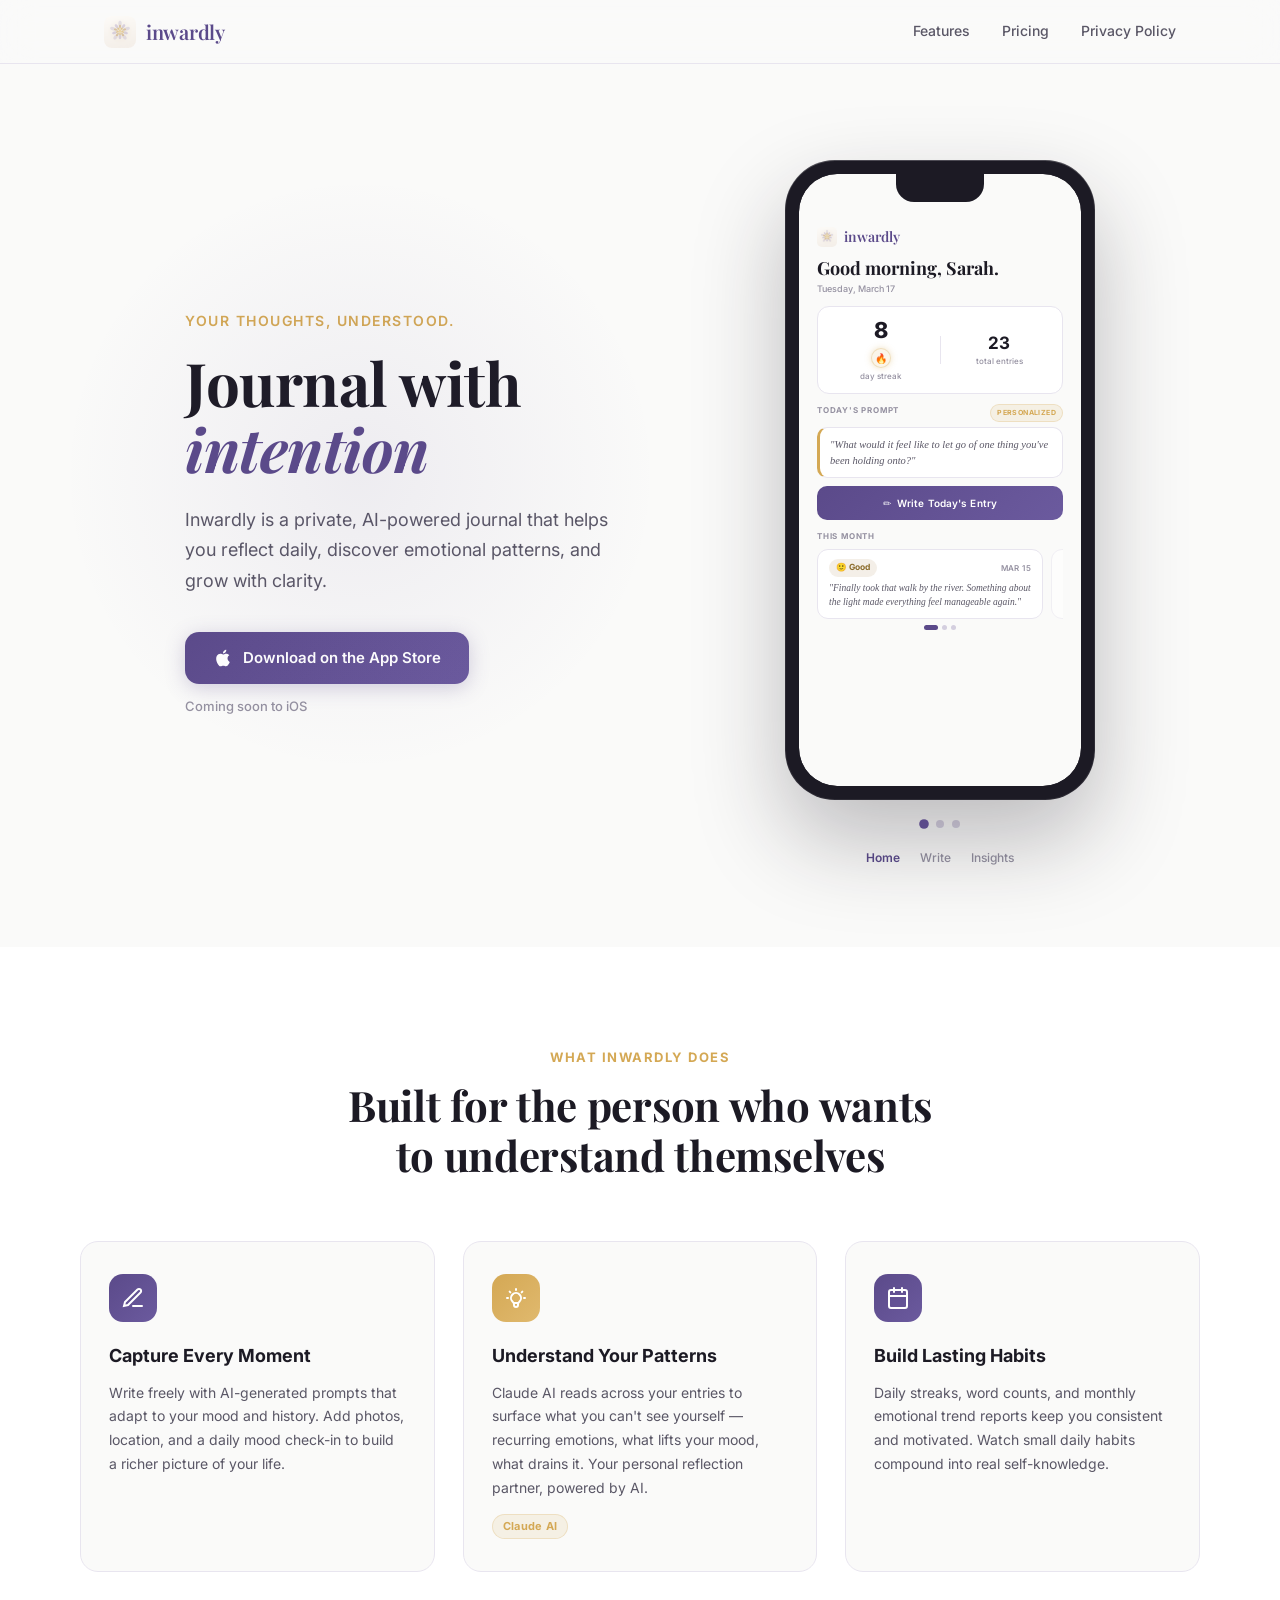
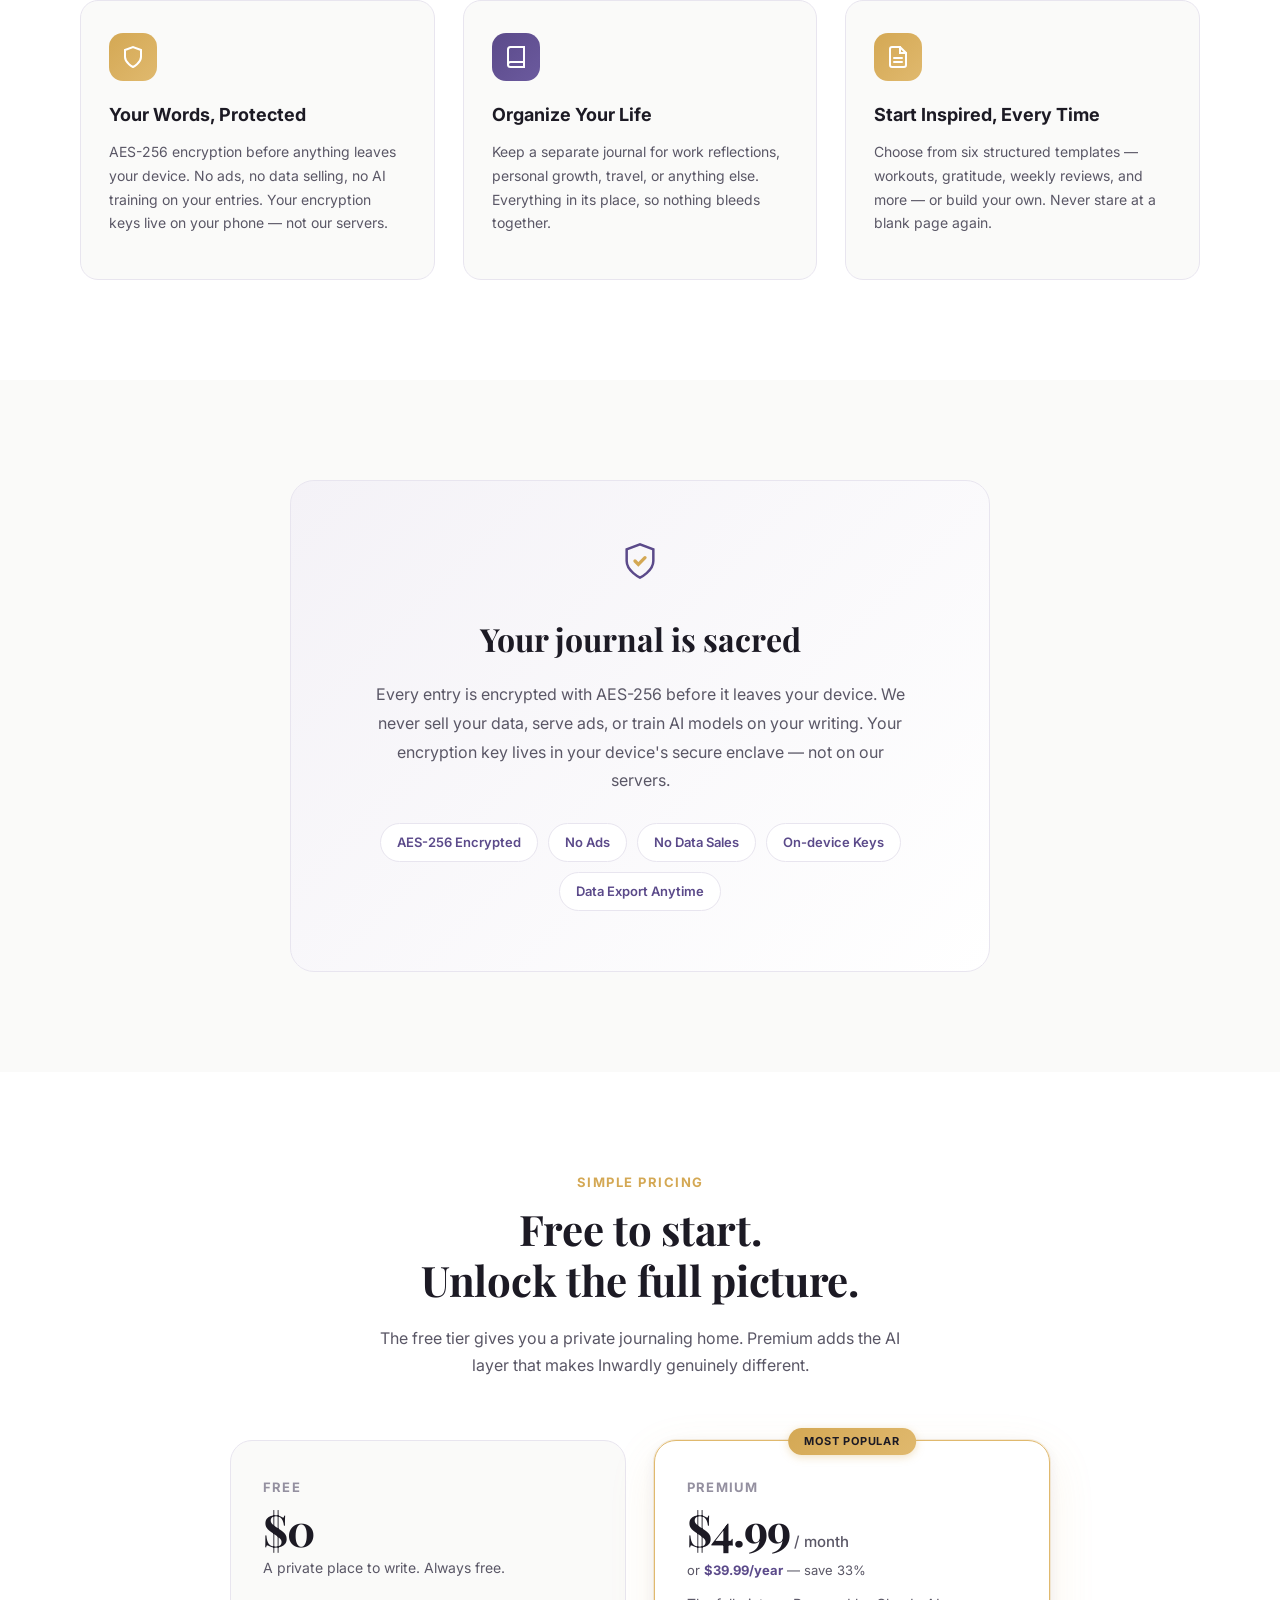
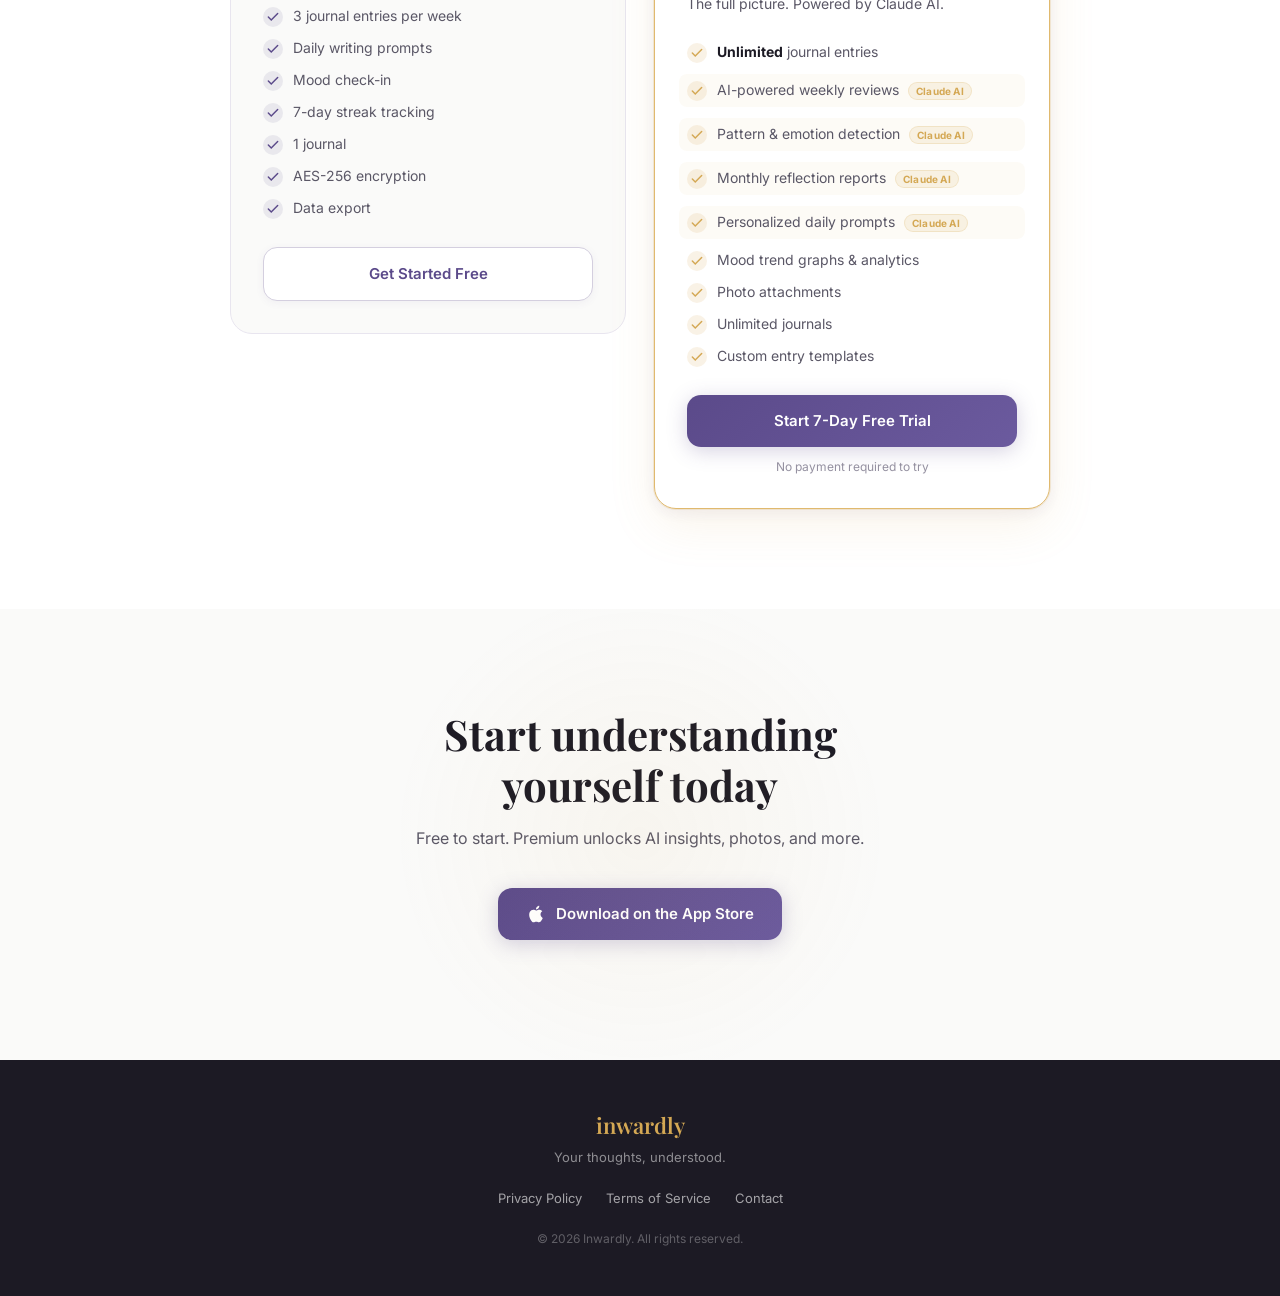
==== commit 35119874: "Redesign hero mockups to match real app UI - Home: card-style This Month entries with mood badges, c" ====
--- a/index.html
+++ b/index.html
@@ -111,16 +111,30 @@
               <span class="mock-cta-text">Write Today's Entry</span>
             </div>
             <!-- This Month section -->
-            <div class="mock-section-label" style="margin-top:10px;margin-bottom:5px;">THIS MONTH</div>
-            <div class="mock-month-entry">
-              <span class="mock-month-mood">🙂</span>
-              <div class="mock-month-date">Mar 15</div>
-              <div class="mock-month-preview">Finally took that walk by the river...</div>
-            </div>
-            <div class="mock-month-entry">
-              <span class="mock-month-mood">😊</span>
-              <div class="mock-month-date">Mar 14</div>
-              <div class="mock-month-preview">The meeting went better than expected...</div>
+            <div class="mock-section-label" style="margin-top:10px;margin-bottom:6px;">THIS MONTH</div>
+            <div class="mock-month-cards-wrap">
+              <!-- Card 1 -->
+              <div class="mock-month-card">
+                <div class="mock-month-card-top">
+                  <div class="mock-mood-badge mock-mood-badge-good">🙂 Good</div>
+                  <div class="mock-month-card-date">Mar 15</div>
+                </div>
+                <div class="mock-month-card-preview">"Finally took that walk by the river. Something about the light made everything feel manageable again."</div>
+              </div>
+              <!-- Card 2 (partially visible to signal carousel) -->
+              <div class="mock-month-card mock-month-card-peek">
+                <div class="mock-month-card-top">
+                  <div class="mock-mood-badge mock-mood-badge-great">😊 Great</div>
+                  <div class="mock-month-card-date">Mar 14</div>
+                </div>
+                <div class="mock-month-card-preview">"The meeting went better than I expected — felt heard for the first time in weeks."</div>
+              </div>
+            </div>
+            <!-- Dot indicators -->
+            <div class="mock-carousel-dots">
+              <span class="mock-carousel-dot mock-carousel-dot-active"></span>
+              <span class="mock-carousel-dot"></span>
+              <span class="mock-carousel-dot"></span>
             </div>
           </div>
 
@@ -137,15 +151,15 @@
             <div class="mock-prompt-card" style="margin-bottom:10px;">
               <div class="mock-prompt-text">"What would it feel like to let go of one thing you've been holding onto?"</div>
             </div>
-            <!-- Write area -->
+            <!-- Write area — shows sample text in progress -->
             <div class="mock-write-area">
-              <div class="mock-write-placeholder">Begin writing...</div>
+              <div class="mock-write-text">I've been carrying the weight of that conversation with my sister for weeks now. Part of me keeps replaying it, looking for what I could have said differently. Maybe it's time to just<span class="mock-cursor">|</span></div>
             </div>
             <!-- Bottom toolbar: word count + pills -->
             <div class="mock-toolbar-row">
-              <span class="mock-word-count">0 words</span>
+              <span class="mock-word-count">38 words</span>
               <div class="mock-pills-row">
-                <span class="mock-pill mock-pill-active">No journal</span>
+                <span class="mock-pill mock-pill-active">Personal</span>
                 <span class="mock-pill">Template</span>
                 <span class="mock-pill">Location</span>
                 <span class="mock-pill">Photo</span>
@@ -182,47 +196,72 @@
           <div class="phone-screen screen-insights">
             <!-- Large Playfair title -->
             <div class="mock-insights-title">Insights</div>
-            <!-- YOUR MOOD section -->
-            <div class="mock-section-label" style="margin-bottom:6px;">YOUR MOOD</div>
+            <!-- YOUR MOOD section with day-range toggle -->
+            <div class="mock-mood-header-row">
+              <div class="mock-section-label" style="margin-bottom:0;">YOUR MOOD</div>
+              <div class="mock-day-toggle">
+                <span class="mock-day-btn mock-day-btn-active">7d</span>
+                <span class="mock-day-btn">14d</span>
+                <span class="mock-day-btn">30d</span>
+              </div>
+            </div>
             <!-- Mood chart card -->
             <div class="mock-mood-chart">
-              <div class="mock-chart-header">MOOD — LAST 7 DAYS</div>
               <div class="mock-chart-bars">
                 <div class="mock-bar-wrap">
                   <div class="mock-bar-emoji">😕</div>
-                  <div class="mock-bar mock-bar-2" style="height:11px;"></div>
+                  <div class="mock-bar mock-bar-meh" style="height:12px;"></div>
                   <div class="mock-bar-day">M</div>
                 </div>
                 <div class="mock-bar-wrap">
                   <div class="mock-bar-emoji">😐</div>
-                  <div class="mock-bar mock-bar-3" style="height:18px;"></div>
+                  <div class="mock-bar mock-bar-okay" style="height:18px;"></div>
                   <div class="mock-bar-day">T</div>
                 </div>
                 <div class="mock-bar-wrap">
                   <div class="mock-bar-emoji">😕</div>
-                  <div class="mock-bar mock-bar-2" style="height:12px;"></div>
+                  <div class="mock-bar mock-bar-meh" style="height:13px;"></div>
                   <div class="mock-bar-day">W</div>
                 </div>
                 <div class="mock-bar-wrap">
                   <div class="mock-bar-emoji">🙂</div>
-                  <div class="mock-bar mock-bar-4" style="height:25px;"></div>
+                  <div class="mock-bar mock-bar-good" style="height:26px;"></div>
                   <div class="mock-bar-day">T</div>
                 </div>
                 <div class="mock-bar-wrap">
                   <div class="mock-bar-emoji">😊</div>
-                  <div class="mock-bar mock-bar-5" style="height:32px;"></div>
+                  <div class="mock-bar mock-bar-great" style="height:34px;"></div>
                   <div class="mock-bar-day">F</div>
                 </div>
                 <div class="mock-bar-wrap">
                   <div class="mock-bar-emoji">🙂</div>
-                  <div class="mock-bar mock-bar-4" style="height:23px;"></div>
+                  <div class="mock-bar mock-bar-good" style="height:24px;"></div>
                   <div class="mock-bar-day">S</div>
                 </div>
                 <div class="mock-bar-wrap mock-bar-wrap-today">
                   <div class="mock-bar-emoji">😐</div>
-                  <div class="mock-bar mock-bar-today" style="height:16px;"></div>
+                  <div class="mock-bar mock-bar-today" style="height:17px;"></div>
                   <div class="mock-bar-day mock-bar-day-today">S</div>
                 </div>
+              </div>
+            </div>
+            <!-- Mood summary stat boxes -->
+            <div class="mock-mood-stats-row">
+              <div class="mock-mood-stat">
+                <div class="mock-mood-stat-val">3.4</div>
+                <div class="mock-mood-stat-lbl">Avg Mood</div>
+              </div>
+              <div class="mock-mood-stat">
+                <div class="mock-mood-stat-val">🙂</div>
+                <div class="mock-mood-stat-lbl">Most Common</div>
+              </div>
+              <div class="mock-mood-stat">
+                <div class="mock-mood-stat-val">2–5</div>
+                <div class="mock-mood-stat-lbl">Mood Range</div>
+              </div>
+              <div class="mock-mood-stat">
+                <div class="mock-mood-stat-val">6</div>
+                <div class="mock-mood-stat-lbl">Entries</div>
               </div>
             </div>
             <!-- This Week review -->
@@ -230,12 +269,13 @@
             <div class="mock-week-date-range">MAR 11 – MAR 17</div>
             <div class="mock-week-review">This week had some real texture to it. You found moments of lightness — a walk, a conversation — even when things felt heavy. That balance is worth noticing.</div>
             <!-- Pattern cards -->
+            <div class="mock-section-label" style="margin-bottom:5px;">PATTERNS</div>
             <div class="mock-pattern-card">
-              <div class="mock-pattern-title">MORNING ROUTINES LIFT YOUR MOOD</div>
+              <div class="mock-pattern-title">Morning routines lift your mood</div>
               <div class="mock-pattern-text">On days you wrote about a morning routine, your mood score averaged 0.8 points higher.</div>
             </div>
             <div class="mock-pattern-card">
-              <div class="mock-pattern-title">NATURE TIME SHIFTS YOUR ENERGY</div>
+              <div class="mock-pattern-title">Nature time shifts your energy</div>
               <div class="mock-pattern-text">Entries mentioning being outdoors consistently carry a warmer, more open tone.</div>
             </div>
             <!-- On-demand review -->
--- a/style.css
+++ b/style.css
@@ -276,13 +276,13 @@
 
 .phone-frame {
   position: relative;
-  width: 280px;
-  height: 580px;
+  width: 310px;
+  height: 640px;
   background: var(--text-primary);
-  border-radius: 44px;
+  border-radius: 50px;
   padding: 14px;
   box-shadow:
-    0 30px 80px rgba(28, 26, 36, 0.25),
+    0 40px 90px rgba(28, 26, 36, 0.28),
     0 0 0 1px rgba(255, 255, 255, 0.08) inset,
     0 1px 0 rgba(255, 255, 255, 0.15) inset;
   animation: gentleFloat 4s ease-in-out infinite;
@@ -294,10 +294,10 @@
   top: 14px;
   left: 50%;
   transform: translateX(-50%);
-  width: 80px;
-  height: 26px;
+  width: 88px;
+  height: 28px;
   background: var(--text-primary);
-  border-radius: 0 0 16px 16px;
+  border-radius: 0 0 18px 18px;
   z-index: 10;
 }
 
@@ -306,7 +306,7 @@
   position: relative;
   width: 100%;
   height: 100%;
-  border-radius: 32px;
+  border-radius: 38px;
   overflow: hidden;
 }
 
@@ -315,8 +315,8 @@
   position: absolute;
   inset: 0;
   background: var(--canvas);
-  border-radius: 32px;
-  padding: 48px 18px 20px;
+  border-radius: 38px;
+  padding: 52px 18px 20px;
   overflow: hidden;
   opacity: 0;
   transform: translateX(40px);
@@ -509,41 +509,91 @@
   letter-spacing: 0.1px;
 }
 
-/* This Month entry rows */
-.mock-month-mood {
-  font-size: 12px;
+/* This Month — card carousel */
+.mock-month-cards-wrap {
+  display: flex;
+  gap: 8px;
+  overflow: hidden; /* clips the peeking card */
+}
+
+.mock-month-card {
   flex-shrink: 0;
-}
-
-.mock-month-entry {
-  display: flex;
-  align-items: center;
-  gap: 6px;
-  padding: 5px 0;
-  border-bottom: 1px solid var(--border-subtle);
-}
-
-.mock-month-entry:last-child {
-  border-bottom: none;
-}
-
-.mock-month-date {
-  font-size: 9px;
+  width: calc(100% - 20px); /* full-width minus peek gap */
+  background: var(--surface);
+  border: 1px solid var(--border-subtle);
+  border-radius: 11px;
+  padding: 9px 11px;
+}
+
+.mock-month-card-peek {
+  width: 80%; /* shows partially to hint at swipeable carousel */
+  opacity: 0.55;
+}
+
+.mock-month-card-top {
+  display: flex;
+  align-items: center;
+  justify-content: space-between;
+  margin-bottom: 5px;
+}
+
+.mock-mood-badge {
+  font-size: 8.5px;
+  font-weight: 700;
+  border-radius: 100px;
+  padding: 2px 7px;
+}
+
+.mock-mood-badge-good {
+  background: rgba(196, 168, 130, 0.18);
+  color: #8B6B2A;
+}
+
+.mock-mood-badge-great {
+  background: rgba(212, 137, 106, 0.15);
+  color: #9A4A28;
+}
+
+.mock-month-card-date {
+  font-size: 8px;
   font-weight: 600;
   color: var(--text-tertiary);
   text-transform: uppercase;
   letter-spacing: 0.4px;
-  flex-shrink: 0;
-  width: 30px;
-}
-
-.mock-month-preview {
+}
+
+.mock-month-card-preview {
   font-size: 9.5px;
   color: var(--text-secondary);
-  line-height: 1.4;
-  white-space: nowrap;
+  line-height: 1.45;
+  font-style: italic;
+  font-family: Georgia, serif;
+  /* Two lines max */
+  display: -webkit-box;
+  -webkit-line-clamp: 2;
+  -webkit-box-orient: vertical;
   overflow: hidden;
-  text-overflow: ellipsis;
+}
+
+/* Dot indicators below This Month cards */
+.mock-carousel-dots {
+  display: flex;
+  gap: 4px;
+  justify-content: center;
+  margin-top: 6px;
+}
+
+.mock-carousel-dot {
+  width: 5px;
+  height: 5px;
+  border-radius: 50%;
+  background: var(--border-medium);
+}
+
+.mock-carousel-dot-active {
+  background: var(--indigo);
+  width: 14px;
+  border-radius: 3px;
 }
 
 /* ---- Screen 2: Write entry ---- */
@@ -579,21 +629,37 @@
   padding: 3px 10px;
 }
 
-/* Write area: placeholder version (not in-progress text) */
+/* Write area: shows in-progress text */
 .mock-write-area {
   background: var(--surface);
   border: 1px solid var(--border-subtle);
   border-radius: 10px;
   padding: 10px 10px;
   margin-bottom: 8px;
-  min-height: 52px;
-}
-
-.mock-write-placeholder {
-  font-size: 11px;
-  color: var(--text-tertiary);
+  min-height: 60px;
+}
+
+.mock-write-text {
+  font-size: 10.5px;
+  color: var(--text-primary);
   font-family: Georgia, serif;
-  font-style: italic;
+  line-height: 1.55;
+}
+
+/* Blinking cursor */
+.mock-cursor {
+  display: inline-block;
+  width: 1px;
+  background: var(--indigo);
+  color: var(--indigo);
+  animation: blink 1s step-end infinite;
+  font-weight: 300;
+  margin-left: 1px;
+}
+
+@keyframes blink {
+  0%, 100% { opacity: 1; }
+  50% { opacity: 0; }
 }
 
 /* Toolbar: word count + pill buttons */
@@ -697,22 +763,74 @@
   margin-bottom: 8px;
 }
 
+/* YOUR MOOD header row: label + day toggle */
+.mock-mood-header-row {
+  display: flex;
+  align-items: center;
+  justify-content: space-between;
+  margin-bottom: 7px;
+}
+
+.mock-day-toggle {
+  display: flex;
+  background: var(--elevated);
+  border-radius: 7px;
+  padding: 2px;
+  gap: 1px;
+}
+
+.mock-day-btn {
+  font-size: 8px;
+  font-weight: 600;
+  color: var(--text-tertiary);
+  padding: 2px 6px;
+  border-radius: 5px;
+}
+
+.mock-day-btn-active {
+  background: var(--surface);
+  color: var(--indigo);
+  box-shadow: 0 1px 2px rgba(0,0,0,0.07);
+}
+
 /* Mood chart card */
 .mock-mood-chart {
   background: var(--surface);
   border: 1px solid var(--border-subtle);
   border-radius: 10px;
   padding: 8px 10px;
-  margin-bottom: 8px;
-}
-
-.mock-chart-header {
-  font-size: 7.5px;
-  font-weight: 700;
+  margin-bottom: 7px;
+}
+
+/* Mood summary stat boxes below chart */
+.mock-mood-stats-row {
+  display: flex;
+  gap: 5px;
+  margin-bottom: 9px;
+}
+
+.mock-mood-stat {
+  flex: 1;
+  background: var(--surface);
+  border: 1px solid var(--border-subtle);
+  border-radius: 8px;
+  padding: 5px 4px;
+  text-align: center;
+}
+
+.mock-mood-stat-val {
+  font-size: 11px;
+  font-weight: 700;
+  color: var(--text-primary);
+  line-height: 1.2;
+}
+
+.mock-mood-stat-lbl {
+  font-size: 6.5px;
   color: var(--text-tertiary);
-  letter-spacing: 0.7px;
-  text-transform: uppercase;
-  margin-bottom: 6px;
+  font-weight: 500;
+  margin-top: 2px;
+  line-height: 1.2;
 }
 
 /* Bar chart: 3-row CSS grid per column — emoji / bar (grows) / day label
@@ -749,12 +867,18 @@
   align-self: end;
 }
 
-/* Mood-colored bars matching brand mood scale */
-.mock-bar-2 { background: #8A7EC2; }  /* meh — dusty purple */
-.mock-bar-3 { background: #7BA89C; }  /* okay — sage green */
-.mock-bar-4 { background: #C4A882; }  /* good — warm gold */
-.mock-bar-5 { background: #D4896A; }  /* great — coral-apricot */
+/* Mood-colored bars — matching real app mood scale */
+.mock-bar-meh   { background: #9B8EC4; }  /* meh — dusty purple */
+.mock-bar-okay  { background: #7BA89C; }  /* okay — sage green */
+.mock-bar-good  { background: #D4A854; }  /* good — warm gold */
+.mock-bar-great { background: #E07B5A; }  /* great — coral-apricot */
 .mock-bar-today { background: linear-gradient(180deg, rgba(91,74,138,0.45), var(--indigo)); }
+
+/* Legacy aliases (kept for backward compat in case other code references them) */
+.mock-bar-2 { background: #9B8EC4; }
+.mock-bar-3 { background: #7BA89C; }
+.mock-bar-4 { background: #D4A854; }
+.mock-bar-5 { background: #E07B5A; }
 
 .mock-bar-day {
   font-size: 7px;
@@ -795,18 +919,19 @@
 .mock-pattern-card {
   background: var(--surface);
   border: 1px solid var(--border-subtle);
+  border-left: 2.5px solid var(--gold);
   border-radius: 8px;
   padding: 7px 9px;
   margin-bottom: 5px;
 }
 
 .mock-pattern-title {
-  font-size: 7.5px;
+  font-size: 9px;
   font-weight: 700;
   color: var(--gold);
-  letter-spacing: 0.6px;
-  text-transform: uppercase;
+  letter-spacing: 0.1px;
   margin-bottom: 3px;
+  line-height: 1.3;
 }
 
 .mock-pattern-text {
@@ -1409,21 +1534,21 @@
   }
 
   .phone-frame {
-    width: 248px;
-    height: 510px;
-    border-radius: 38px;
+    width: 268px;
+    height: 556px;
+    border-radius: 44px;
     padding: 12px;
   }
 
   .phone-notch {
-    width: 68px;
-    height: 22px;
+    width: 76px;
+    height: 24px;
     top: 12px;
   }
 
   .phone-screen {
-    border-radius: 28px;
-    padding: 42px 14px 16px;
+    border-radius: 34px;
+    padding: 46px 14px 16px;
   }
 
   .privacy-card {
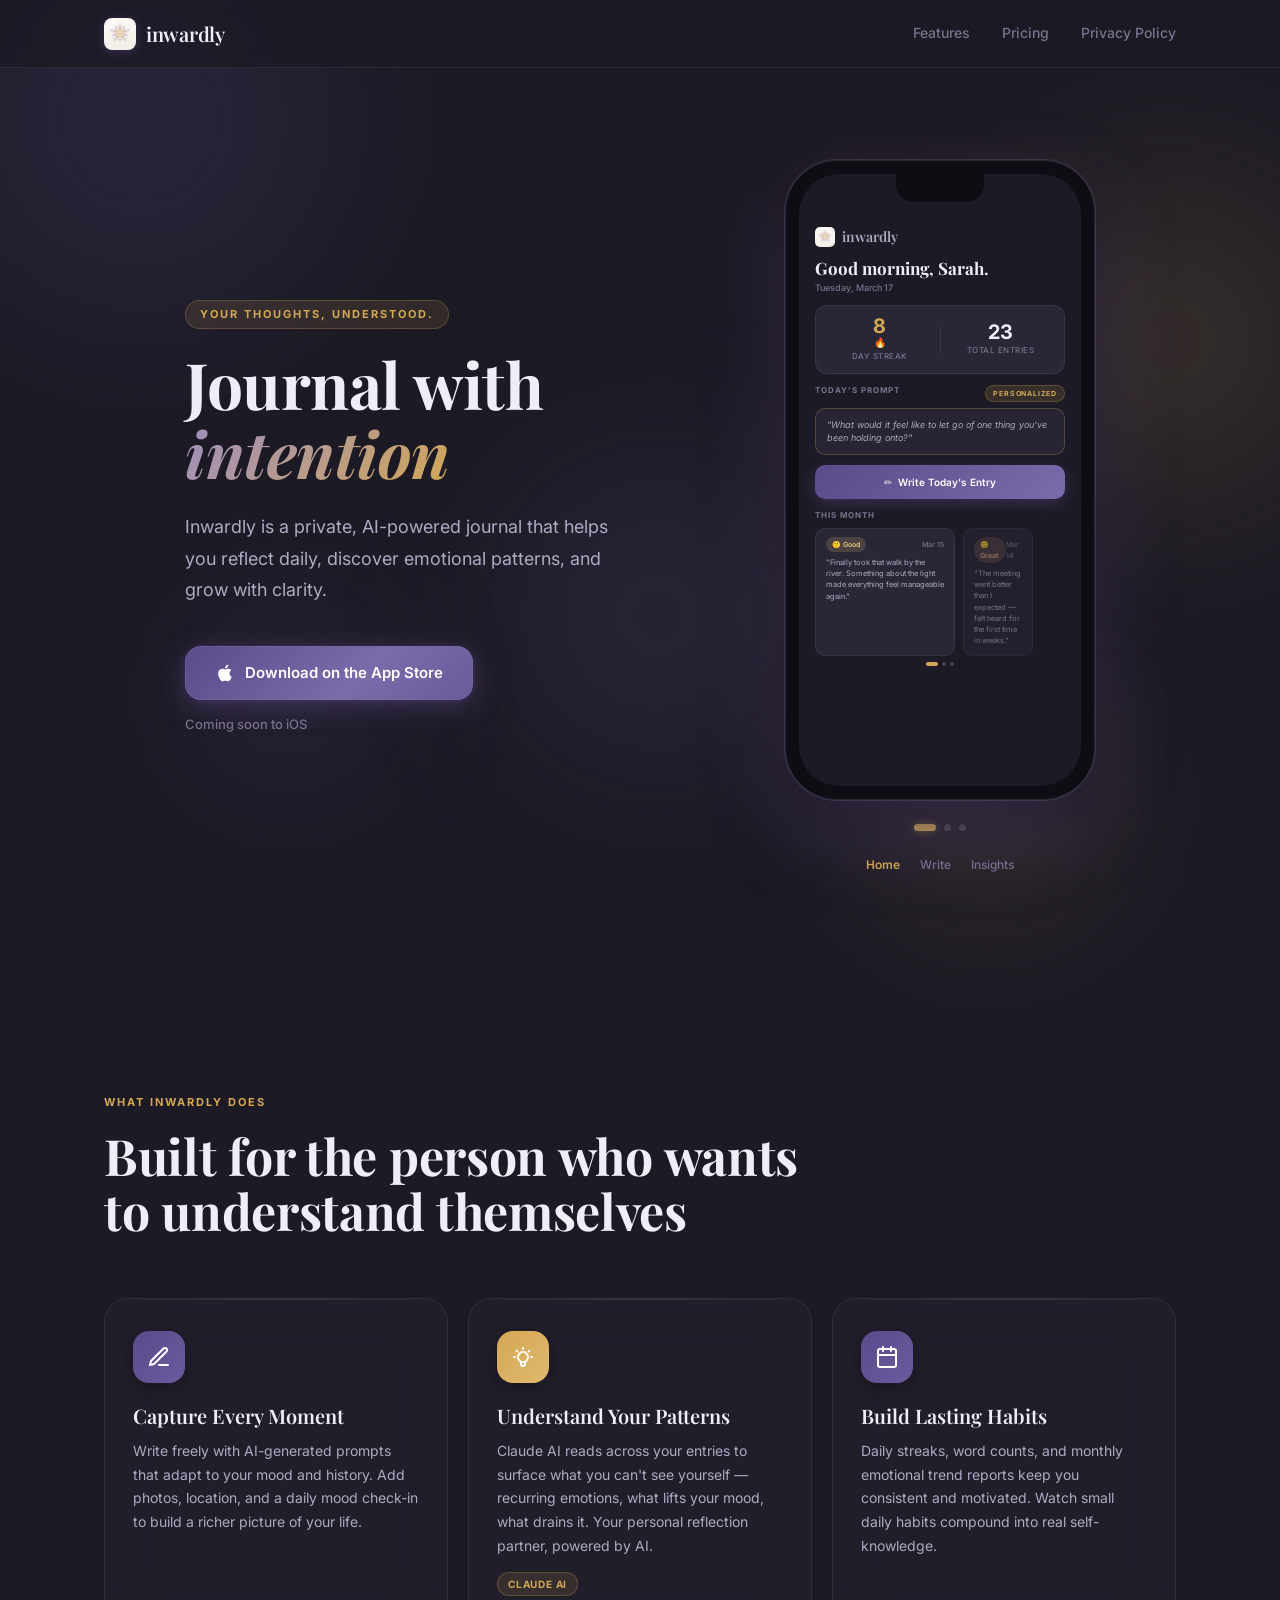
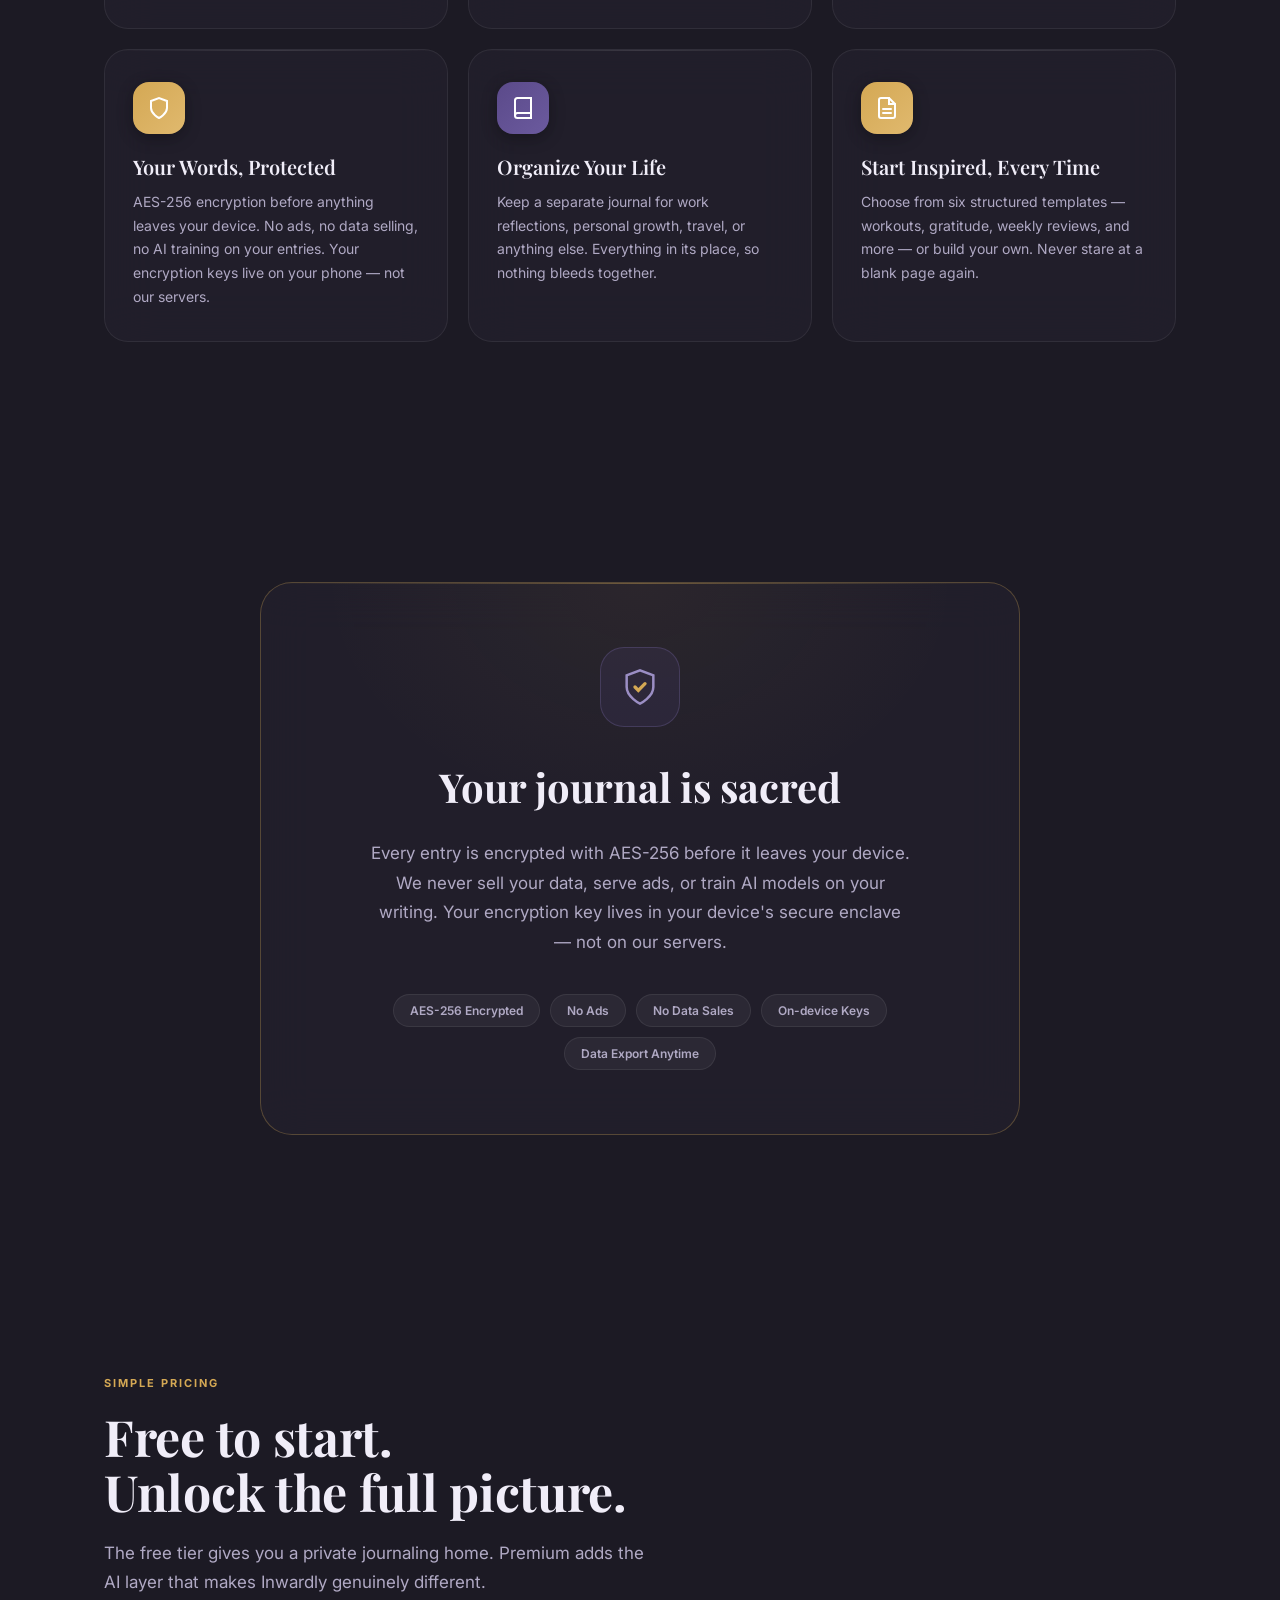
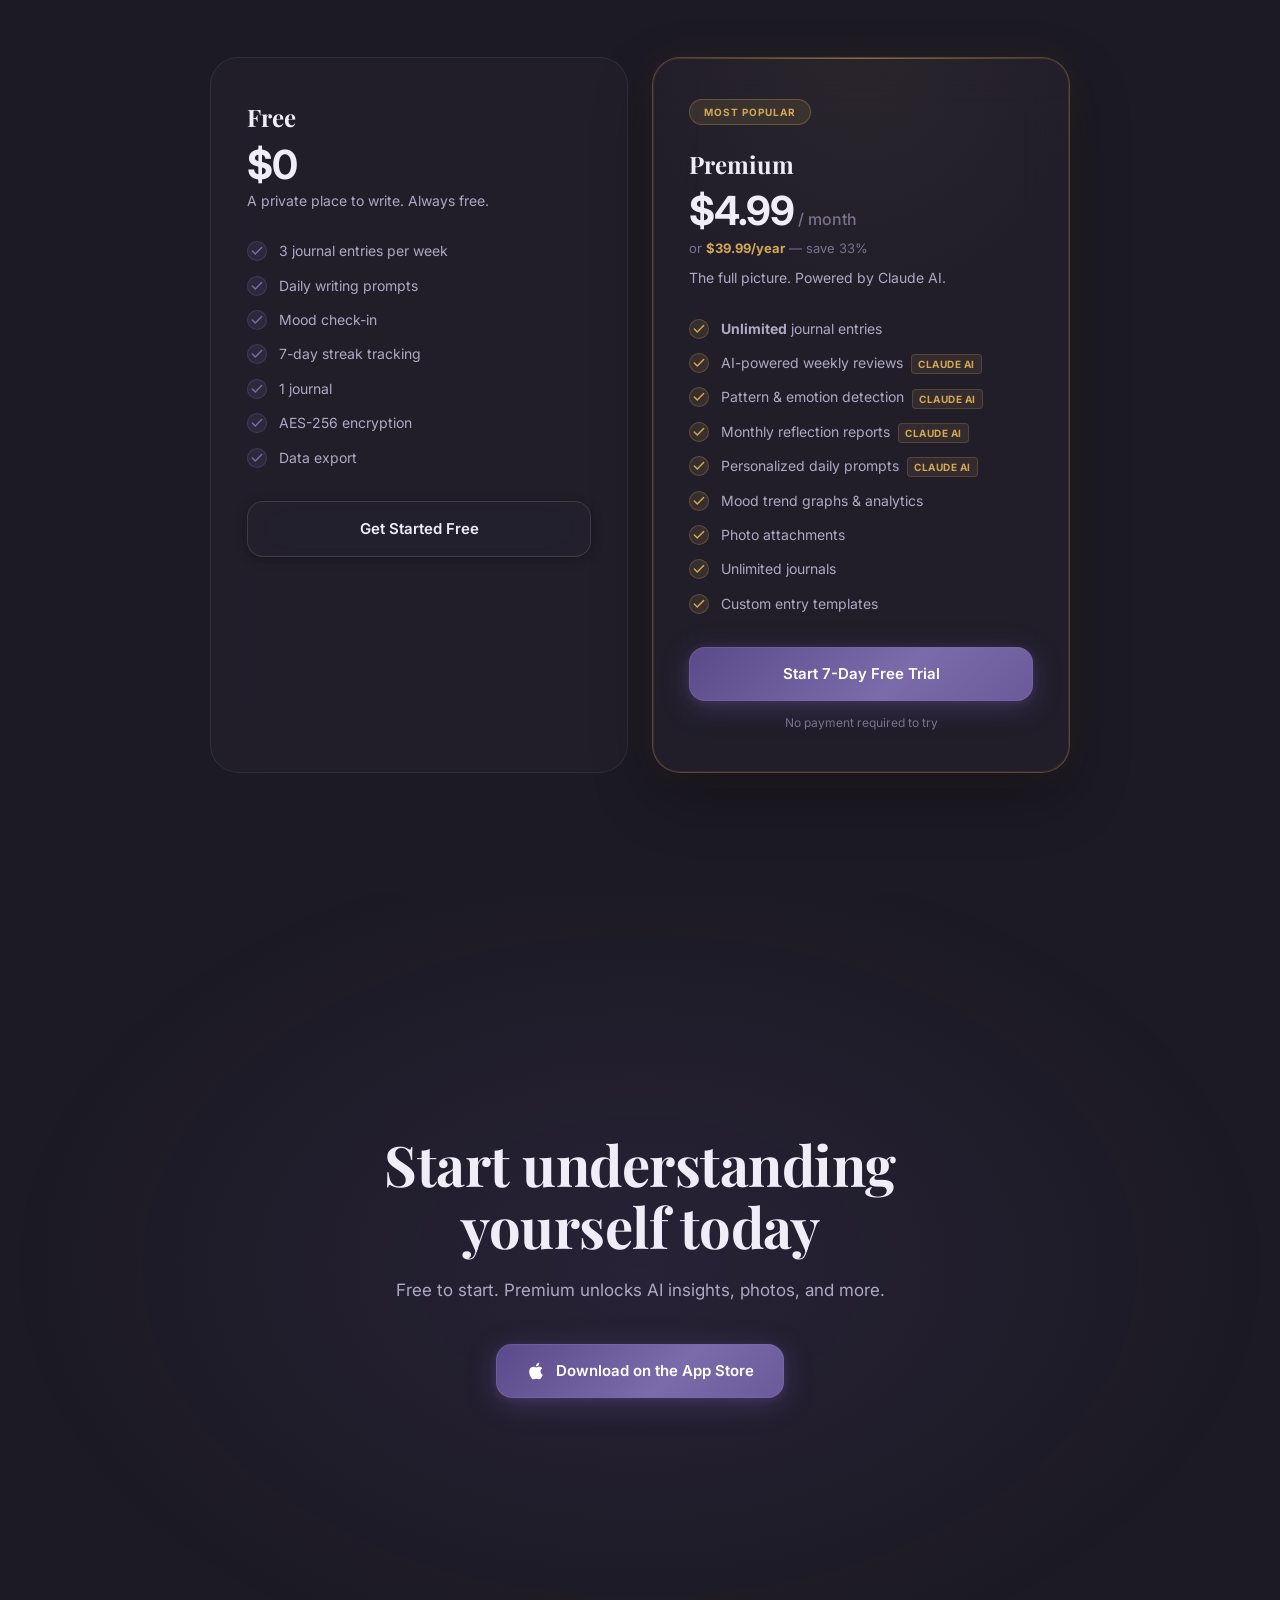
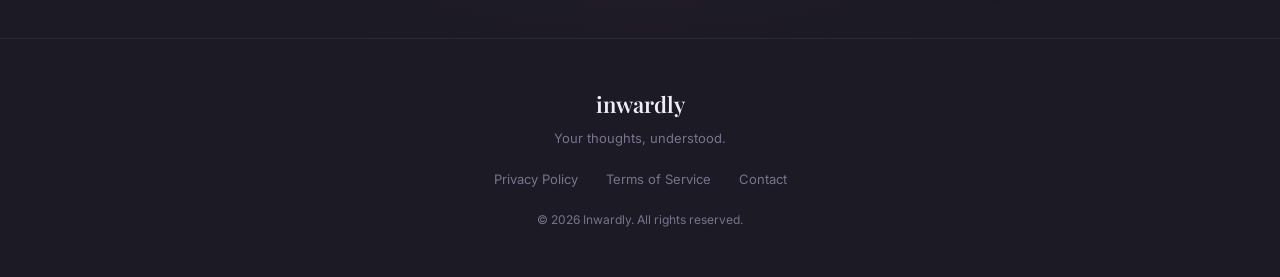
==== commit 17775fea: "Redesign landing page to dark premium aesthetic matching app dark mode - Full dark canvas (#1C1A24) " ====
--- a/index.html
+++ b/index.html
@@ -29,6 +29,13 @@
   <link rel="icon" type="image/png" href="app-icon.png">
 </head>
 <body>
+  <!-- Floating orbs -->
+  <div class="orb orb-1" aria-hidden="true"></div>
+  <div class="orb orb-2" aria-hidden="true"></div>
+  <div class="orb orb-3" aria-hidden="true"></div>
+  <div class="orb orb-4" aria-hidden="true"></div>
+  <div class="orb orb-5" aria-hidden="true"></div>
+
   <!-- Nav -->
   <nav class="nav">
     <div class="nav-inner">
@@ -388,7 +395,7 @@
     <div class="section-inner">
       <div class="privacy-card">
         <div class="privacy-icon">
-          <svg width="40" height="40" viewBox="0 0 24 24" fill="none" stroke="#5B4A8A" stroke-width="1.5" stroke-linecap="round">
+          <svg width="40" height="40" viewBox="0 0 24 24" fill="none" stroke="#9B8EC4" stroke-width="1.5" stroke-linecap="round">
             <path d="M12 22s8-4 8-10V5l-8-3-8 3v7c0 6 8 10 8 10z"/>
             <polyline points="9 12 11 14 15 10" stroke="#D4A854" stroke-width="2"/>
           </svg>
--- a/style.css
+++ b/style.css
@@ -1,36 +1,39 @@
 /* ===================================================================
-   Inwardly Landing Page — Golden Hour Theme
-   Indigo #5B4A8A + Gold #D4A854
+   Inwardly Landing Page — Dark Premium / Golden Hour
+   Canvas #1C1A24 · Indigo #7B6BAA · Gold #D4A854
    =================================================================== */
 
 :root {
-  /* Brand palette */
-  --indigo: #5B4A8A;
-  --indigo-light: #7B6BAA;
-  --indigo-dark: #4A3B75;
+  --indigo: #7B6BAA;
+  --indigo-light: #9B8EC4;
+  --indigo-dark: #5B4A8A;
+  --indigo-glow: rgba(123, 107, 170, 0.35);
   --gold: #D4A854;
   --gold-light: #E0B96E;
-  --gold-pale: rgba(212, 168, 84, 0.12);
-
-  /* Surfaces */
-  --canvas: #FAFAF9;
-  --surface: #FFFFFF;
-  --elevated: #F4F2F7;
-
-  /* Text */
-  --text-primary: #1C1A24;
-  --text-secondary: #5A5766;
-  --text-tertiary: #9490A0;
+  --gold-glow: rgba(212, 168, 84, 0.25);
+
+  --canvas: #1C1A24;
+  --surface: rgba(37, 34, 48, 0.65);
+  --surface-solid: #252230;
+  --elevated: #2E2A3B;
+
+  --text-primary: #F0EDF8;
+  --text-secondary: #B0A9C4;
+  --text-tertiary: #7A728E;
   --text-inverse: #FFFFFF;
 
-  /* Borders */
-  --border-subtle: #E8E5EF;
-  --border-medium: #D4CFDF;
-
-  /* Layout */
+  --border-subtle: rgba(255, 255, 255, 0.07);
+  --border-medium: rgba(255, 255, 255, 0.12);
+  --border-gold: rgba(212, 168, 84, 0.30);
+  --border-indigo: rgba(123, 107, 170, 0.30);
+
   --max-width: 1120px;
-  --section-padding: 100px 24px;
-  --nav-height: 64px;
+  --section-padding: 120px 24px;
+  --nav-height: 68px;
+
+  --glass-bg: rgba(37, 34, 48, 0.60);
+  --glass-blur: blur(24px);
+  --glass-border: 1px solid rgba(255, 255, 255, 0.08);
 }
 
 /* ---- Reset ---- */
@@ -52,6 +55,7 @@
   background: var(--canvas);
   line-height: 1.6;
   overflow-x: hidden;
+  position: relative;
 }
 
 a {
@@ -59,13 +63,90 @@
   text-decoration: none;
 }
 
-/* ---- Typography ---- */
-.display {
-  font-family: 'Playfair Display', Georgia, serif;
-}
-
 /* ===================================================================
-   Nav
+   Floating Orbs — page-level background atmosphere
+   =================================================================== */
+
+.orb {
+  position: fixed;
+  border-radius: 50%;
+  pointer-events: none;
+  z-index: 0;
+  will-change: transform;
+}
+
+.orb-1 {
+  width: 600px;
+  height: 600px;
+  background: radial-gradient(circle, rgba(91, 74, 138, 0.28) 0%, transparent 70%);
+  top: -180px;
+  left: -160px;
+  filter: blur(60px);
+  animation: orbFloat1 18s ease-in-out infinite;
+}
+
+.orb-2 {
+  width: 500px;
+  height: 500px;
+  background: radial-gradient(circle, rgba(212, 168, 84, 0.18) 0%, transparent 70%);
+  top: 10%;
+  right: -140px;
+  filter: blur(70px);
+  animation: orbFloat2 22s ease-in-out infinite;
+}
+
+.orb-3 {
+  width: 420px;
+  height: 420px;
+  background: radial-gradient(circle, rgba(123, 107, 170, 0.22) 0%, transparent 70%);
+  top: 45%;
+  left: 35%;
+  filter: blur(80px);
+  animation: orbFloat3 26s ease-in-out infinite;
+}
+
+.orb-4 {
+  width: 380px;
+  height: 380px;
+  background: radial-gradient(circle, rgba(212, 168, 84, 0.14) 0%, transparent 70%);
+  top: 68%;
+  right: 8%;
+  filter: blur(65px);
+  animation: orbFloat4 20s ease-in-out infinite;
+}
+
+.orb-5 {
+  width: 320px;
+  height: 320px;
+  background: radial-gradient(circle, rgba(91, 74, 138, 0.20) 0%, transparent 70%);
+  bottom: 5%;
+  left: 10%;
+  filter: blur(55px);
+  animation: orbFloat1 24s ease-in-out infinite reverse;
+}
+
+@keyframes orbFloat1 {
+  0%, 100% { transform: translate(0, 0) scale(1); }
+  33%       { transform: translate(40px, 30px) scale(1.05); }
+  66%       { transform: translate(-20px, 50px) scale(0.97); }
+}
+@keyframes orbFloat2 {
+  0%, 100% { transform: translate(0, 0) scale(1); }
+  40%       { transform: translate(-50px, 40px) scale(1.08); }
+  70%       { transform: translate(30px, -30px) scale(0.95); }
+}
+@keyframes orbFloat3 {
+  0%, 100% { transform: translate(0, 0); }
+  50%       { transform: translate(-30px, -40px) scale(1.06); }
+}
+@keyframes orbFloat4 {
+  0%, 100% { transform: translate(0, 0); }
+  45%       { transform: translate(40px, -50px) scale(1.04); }
+  80%       { transform: translate(-20px, 20px) scale(0.98); }
+}
+
+/* ===================================================================
+   Nav — glassmorphic
    =================================================================== */
 
 .nav {
@@ -74,9 +155,9 @@
   left: 0;
   right: 0;
   height: var(--nav-height);
-  background: rgba(250, 250, 249, 0.85);
-  backdrop-filter: blur(16px);
-  -webkit-backdrop-filter: blur(16px);
+  background: rgba(28, 26, 36, 0.75);
+  backdrop-filter: var(--glass-blur);
+  -webkit-backdrop-filter: var(--glass-blur);
   border-bottom: 1px solid var(--border-subtle);
   z-index: 100;
 }
@@ -95,14 +176,6 @@
   display: flex;
   align-items: center;
   gap: 10px;
-}
-
-.nav-icon {
-  width: 32px;
-  height: 32px;
-  display: flex;
-  align-items: center;
-  justify-content: center;
 }
 
 .nav-icon-img {
@@ -110,13 +183,14 @@
   height: 32px;
   border-radius: 8px;
   object-fit: cover;
+  box-shadow: 0 2px 10px rgba(91, 74, 138, 0.40);
 }
 
 .nav-wordmark {
   font-family: 'Playfair Display', Georgia, serif;
   font-size: 20px;
   font-weight: 600;
-  color: var(--indigo);
+  color: var(--text-primary);
   letter-spacing: -0.3px;
 }
 
@@ -128,12 +202,12 @@
 .nav-links a {
   font-size: 14px;
   font-weight: 500;
-  color: var(--text-secondary);
+  color: var(--text-tertiary);
   transition: color 0.2s;
 }
 
 .nav-links a:hover {
-  color: var(--indigo);
+  color: var(--text-primary);
 }
 
 /* ===================================================================
@@ -142,7 +216,7 @@
 
 .hero {
   position: relative;
-  padding: 160px 24px 80px;
+  padding: 160px 24px 100px;
   display: flex;
   align-items: center;
   justify-content: center;
@@ -150,17 +224,11 @@
   max-width: var(--max-width);
   margin: 0 auto;
   min-height: 100vh;
+  z-index: 1;
 }
 
 .hero-glow {
-  position: absolute;
-  width: 600px;
-  height: 600px;
-  background: radial-gradient(circle, rgba(91, 74, 138, 0.08) 0%, transparent 70%);
-  top: 50%;
-  left: 25%;
-  transform: translate(-50%, -50%);
-  pointer-events: none;
+  display: none; /* replaced by persistent orbs */
 }
 
 .hero-content {
@@ -169,19 +237,24 @@
 }
 
 .hero-tagline {
-  font-size: 14px;
-  font-weight: 600;
+  display: inline-block;
+  font-size: 11px;
+  font-weight: 700;
   color: var(--gold);
-  letter-spacing: 1.5px;
+  letter-spacing: 2px;
   text-transform: uppercase;
-  margin-bottom: 16px;
+  margin-bottom: 20px;
+  background: rgba(212, 168, 84, 0.12);
+  border: 1px solid rgba(212, 168, 84, 0.25);
+  border-radius: 100px;
+  padding: 5px 14px;
 }
 
 .hero-title {
   font-family: 'Playfair Display', Georgia, serif;
-  font-size: clamp(40px, 5vw, 60px);
-  font-weight: 700;
-  line-height: 1.1;
+  font-size: clamp(42px, 5vw, 64px);
+  font-weight: 700;
+  line-height: 1.08;
   color: var(--text-primary);
   letter-spacing: -0.5px;
   margin-bottom: 24px;
@@ -190,13 +263,17 @@
 .hero-accent {
   color: var(--indigo);
   font-style: italic;
+  background: linear-gradient(135deg, var(--indigo-light), var(--gold));
+  -webkit-background-clip: text;
+  -webkit-text-fill-color: transparent;
+  background-clip: text;
 }
 
 .hero-subtitle {
   font-size: 18px;
-  line-height: 1.7;
+  line-height: 1.75;
   color: var(--text-secondary);
-  margin-bottom: 36px;
+  margin-bottom: 40px;
   max-width: 440px;
 }
 
@@ -204,7 +281,7 @@
   display: flex;
   flex-direction: column;
   align-items: flex-start;
-  gap: 12px;
+  gap: 14px;
 }
 
 .hero-note {
@@ -213,49 +290,62 @@
   font-weight: 500;
 }
 
-/* ---- Button ---- */
+/* ===================================================================
+   Buttons
+   =================================================================== */
 
 .btn {
   display: inline-flex;
   align-items: center;
   gap: 10px;
-  padding: 14px 28px;
-  border-radius: 14px;
+  padding: 15px 30px;
+  border-radius: 16px;
   font-size: 15px;
   font-weight: 600;
   cursor: pointer;
   transition: transform 0.15s ease, box-shadow 0.2s ease;
   border: none;
+  position: relative;
 }
 
 .btn:hover {
-  transform: translateY(-1px);
+  transform: translateY(-2px);
 }
 
 .btn:active {
   transform: translateY(0);
 }
 
+/* Primary — gradient with glow */
 .btn-primary {
-  background: linear-gradient(135deg, var(--indigo), #6B5A9E);
-  color: var(--text-inverse);
-  box-shadow: 0 4px 20px rgba(91, 74, 138, 0.25);
+  background: linear-gradient(135deg, #5B4A8A 0%, #7B6BAA 60%, #6B5A9A 100%);
+  color: #fff;
+  box-shadow:
+    0 0 0 1px rgba(123, 107, 170, 0.50) inset,
+    0 6px 28px rgba(91, 74, 138, 0.45),
+    0 2px 8px rgba(91, 74, 138, 0.30);
 }
 
 .btn-primary:hover {
-  box-shadow: 0 6px 28px rgba(91, 74, 138, 0.35);
-}
-
+  box-shadow:
+    0 0 0 1px rgba(155, 142, 196, 0.50) inset,
+    0 8px 36px rgba(91, 74, 138, 0.60),
+    0 2px 12px rgba(91, 74, 138, 0.40);
+}
+
+/* Secondary — glassmorphic */
 .btn-secondary {
-  background: var(--surface);
-  color: var(--indigo);
-  border: 1.5px solid var(--border-medium);
-  box-shadow: 0 2px 8px rgba(91, 74, 138, 0.06);
+  background: var(--glass-bg);
+  backdrop-filter: var(--glass-blur);
+  -webkit-backdrop-filter: var(--glass-blur);
+  color: var(--text-primary);
+  border: 1px solid var(--border-medium);
+  box-shadow: 0 2px 12px rgba(0,0,0,0.25);
 }
 
 .btn-secondary:hover {
-  border-color: var(--indigo-light);
-  box-shadow: 0 4px 16px rgba(91, 74, 138, 0.12);
+  border-color: var(--border-indigo);
+  box-shadow: 0 4px 20px rgba(91, 74, 138, 0.20);
 }
 
 .btn-icon {
@@ -263,7 +353,7 @@
 }
 
 /* ===================================================================
-   Phone mockup — carousel
+   Phone mockup
    =================================================================== */
 
 .hero-phone {
@@ -271,24 +361,26 @@
   display: flex;
   flex-direction: column;
   align-items: center;
-  gap: 20px;
+  gap: 24px;
+  z-index: 1;
 }
 
 .phone-frame {
   position: relative;
   width: 310px;
   height: 640px;
-  background: var(--text-primary);
-  border-radius: 50px;
+  background: #0E0D14;
+  border-radius: 52px;
   padding: 14px;
   box-shadow:
-    0 40px 90px rgba(28, 26, 36, 0.28),
-    0 0 0 1px rgba(255, 255, 255, 0.08) inset,
-    0 1px 0 rgba(255, 255, 255, 0.15) inset;
-  animation: gentleFloat 4s ease-in-out infinite;
-}
-
-/* Simulated notch */
+    0 0 0 1px rgba(255,255,255,0.10) inset,
+    0 0 0 1px rgba(123, 107, 170, 0.25),
+    0 32px 80px rgba(91, 74, 138, 0.40),
+    0 16px 40px rgba(0, 0, 0, 0.60),
+    0 0 60px rgba(212, 168, 84, 0.08);
+  animation: gentleFloat 5s ease-in-out infinite;
+}
+
 .phone-notch {
   position: absolute;
   top: 14px;
@@ -296,31 +388,29 @@
   transform: translateX(-50%);
   width: 88px;
   height: 28px;
-  background: var(--text-primary);
+  background: #0E0D14;
   border-radius: 0 0 18px 18px;
   z-index: 10;
 }
 
-/* Carousel viewport */
 .phone-carousel {
   position: relative;
   width: 100%;
   height: 100%;
-  border-radius: 38px;
+  border-radius: 40px;
   overflow: hidden;
 }
 
-/* Each screen — hidden by default */
 .phone-screen {
   position: absolute;
   inset: 0;
-  background: var(--canvas);
-  border-radius: 38px;
-  padding: 52px 18px 20px;
+  background: #1C1A24;
+  border-radius: 40px;
+  padding: 52px 16px 18px;
   overflow: hidden;
   opacity: 0;
   transform: translateX(40px);
-  transition: opacity 0.5s ease, transform 0.5s ease;
+  transition: opacity 0.55s ease, transform 0.55s ease;
   pointer-events: none;
 }
 
@@ -330,681 +420,34 @@
   pointer-events: auto;
 }
 
-/* ---- Screen 1: Home ---- */
-
-.mock-header {
-  display: flex;
-  align-items: center;
-  gap: 7px;
-  margin-bottom: 10px;
-}
-
-.mock-icon-img {
-  width: 20px;
-  height: 20px;
-  border-radius: 5px;
-  object-fit: cover;
-}
-
-.mock-wordmark {
-  font-family: 'Playfair Display', Georgia, serif;
-  font-size: 14px;
-  font-weight: 600;
-  color: var(--indigo);
-}
-
-/* Greeting: large Playfair bold */
-.mock-greeting {
-  font-family: 'Playfair Display', Georgia, serif;
-  font-size: 18px;
-  font-weight: 700;
-  color: var(--text-primary);
-  line-height: 1.2;
-  margin-bottom: 2px;
-}
-
-/* Date below greeting: small gray */
-.mock-date-sub {
-  font-size: 9px;
-  color: var(--text-tertiary);
-  font-weight: 500;
-  margin-bottom: 10px;
-}
-
-/* Single stats card with divider */
-.mock-stats-card {
-  background: var(--surface);
-  border: 1px solid var(--border-subtle);
-  border-radius: 12px;
-  padding: 10px 14px;
-  display: flex;
-  align-items: center;
-  margin-bottom: 10px;
-}
-
-.mock-stats-left,
-.mock-stats-right {
-  flex: 1;
-  text-align: center;
-}
-
-.mock-stats-divider {
-  width: 1px;
-  height: 28px;
-  background: var(--border-subtle);
-  margin: 0 10px;
-}
-
-.mock-stats-num {
-  font-size: 17px;
-  font-weight: 700;
-  color: var(--text-primary);
-  line-height: 1.2;
-}
-
-.mock-stats-num-streak {
-  font-size: 22px;
-  font-weight: 800;
-  letter-spacing: -0.5px;
-}
-
-.mock-flame-glow {
-  display: inline-flex;
-  align-items: center;
-  justify-content: center;
-  width: 20px;
-  height: 20px;
+/* Carousel navigation */
+.carousel-dots {
+  display: flex;
+  gap: 8px;
+  align-items: center;
+}
+
+.carousel-dot {
+  width: 7px;
+  height: 7px;
   border-radius: 50%;
-  background: rgba(212, 168, 84, 0.12);
-  border: 1.5px solid rgba(212, 168, 84, 0.3);
-  box-shadow: 0 0 6px rgba(212, 168, 84, 0.35);
-  font-size: 10px;
-  margin-top: 2px;
-}
-
-.mock-stats-label {
-  font-size: 8px;
-  color: var(--text-tertiary);
-  font-weight: 500;
-  text-transform: lowercase;
-  margin-top: 1px;
-}
-
-/* Section row: label + personalized pill */
-.mock-section-row {
-  display: flex;
-  align-items: center;
-  justify-content: space-between;
-  margin-bottom: 5px;
-}
-
-.mock-section-label {
-  font-size: 8px;
-  font-weight: 700;
-  color: var(--text-tertiary);
-  letter-spacing: 0.8px;
-  text-transform: uppercase;
-  margin-bottom: 5px;
-}
-
-/* "PERSONALIZED" pill next to section header */
-.mock-personalized-pill {
-  font-size: 7px;
-  font-weight: 700;
-  color: var(--gold);
-  background: var(--gold-pale);
-  border: 1px solid rgba(212, 168, 84, 0.25);
-  border-radius: 100px;
-  padding: 2px 6px;
-  letter-spacing: 0.4px;
-}
-
-/* Prompt card: gold left border + italic serif text */
-.mock-prompt-card {
-  background: var(--surface);
-  border: 1px solid var(--border-subtle);
-  border-radius: 10px;
-  padding: 9px 10px;
-  margin-bottom: 8px;
-  border-left: 3px solid var(--gold);
-}
-
-.mock-prompt-label {
-  font-size: 7px;
-  font-weight: 700;
-  color: var(--gold);
-  letter-spacing: 0.8px;
-  margin-bottom: 3px;
-}
-
-.mock-prompt-text {
-  font-size: 10.5px;
-  color: var(--text-secondary);
-  line-height: 1.5;
-  font-style: italic;
-  font-family: Georgia, serif;
-}
-
-/* Purple gradient CTA button */
-.mock-cta-btn {
-  background: linear-gradient(135deg, var(--indigo), #6B5A9E);
-  border-radius: 10px;
-  padding: 9px 12px;
-  display: flex;
-  align-items: center;
-  justify-content: center;
-  gap: 6px;
-  margin-bottom: 10px;
-}
-
-.mock-cta-icon {
-  font-size: 10px;
-  color: rgba(255,255,255,0.9);
-}
-
-.mock-cta-text {
-  font-size: 10px;
-  font-weight: 600;
-  color: #FFFFFF;
-  letter-spacing: 0.1px;
-}
-
-/* This Month — card carousel */
-.mock-month-cards-wrap {
-  display: flex;
-  gap: 8px;
-  overflow: hidden; /* clips the peeking card */
-}
-
-.mock-month-card {
-  flex-shrink: 0;
-  width: calc(100% - 20px); /* full-width minus peek gap */
-  background: var(--surface);
-  border: 1px solid var(--border-subtle);
-  border-radius: 11px;
-  padding: 9px 11px;
-}
-
-.mock-month-card-peek {
-  width: 80%; /* shows partially to hint at swipeable carousel */
-  opacity: 0.55;
-}
-
-.mock-month-card-top {
-  display: flex;
-  align-items: center;
-  justify-content: space-between;
-  margin-bottom: 5px;
-}
-
-.mock-mood-badge {
-  font-size: 8.5px;
-  font-weight: 700;
-  border-radius: 100px;
-  padding: 2px 7px;
-}
-
-.mock-mood-badge-good {
-  background: rgba(196, 168, 130, 0.18);
-  color: #8B6B2A;
-}
-
-.mock-mood-badge-great {
-  background: rgba(212, 137, 106, 0.15);
-  color: #9A4A28;
-}
-
-.mock-month-card-date {
-  font-size: 8px;
-  font-weight: 600;
-  color: var(--text-tertiary);
-  text-transform: uppercase;
-  letter-spacing: 0.4px;
-}
-
-.mock-month-card-preview {
-  font-size: 9.5px;
-  color: var(--text-secondary);
-  line-height: 1.45;
-  font-style: italic;
-  font-family: Georgia, serif;
-  /* Two lines max */
-  display: -webkit-box;
-  -webkit-line-clamp: 2;
-  -webkit-box-orient: vertical;
-  overflow: hidden;
-}
-
-/* Dot indicators below This Month cards */
-.mock-carousel-dots {
-  display: flex;
-  gap: 4px;
-  justify-content: center;
-  margin-top: 6px;
-}
-
-.mock-carousel-dot {
-  width: 5px;
-  height: 5px;
-  border-radius: 50%;
-  background: var(--border-medium);
-}
-
-.mock-carousel-dot-active {
-  background: var(--indigo);
-  width: 14px;
-  border-radius: 3px;
-}
-
-/* ---- Screen 2: Write entry ---- */
-
-/* Native modal header: Cancel | date | Save pill */
-.mock-modal-header {
-  display: flex;
-  align-items: center;
-  justify-content: space-between;
-  margin-bottom: 10px;
-  padding: 0 1px;
-}
-
-.mock-cancel-btn {
-  font-size: 11px;
-  font-weight: 400;
-  color: var(--indigo);
-}
-
-.mock-modal-date {
-  font-size: 12px;
-  font-weight: 600;
-  color: var(--text-primary);
-}
-
-/* Purple pill Save button */
-.mock-save-pill {
-  font-size: 10px;
-  font-weight: 600;
-  color: #FFFFFF;
-  background: linear-gradient(135deg, var(--indigo), #6B5A9E);
-  border-radius: 100px;
-  padding: 3px 10px;
-}
-
-/* Write area: shows in-progress text */
-.mock-write-area {
-  background: var(--surface);
-  border: 1px solid var(--border-subtle);
-  border-radius: 10px;
-  padding: 10px 10px;
-  margin-bottom: 8px;
-  min-height: 60px;
-}
-
-.mock-write-text {
-  font-size: 10.5px;
-  color: var(--text-primary);
-  font-family: Georgia, serif;
-  line-height: 1.55;
-}
-
-/* Blinking cursor */
-.mock-cursor {
-  display: inline-block;
-  width: 1px;
-  background: var(--indigo);
-  color: var(--indigo);
-  animation: blink 1s step-end infinite;
-  font-weight: 300;
-  margin-left: 1px;
-}
-
-@keyframes blink {
-  0%, 100% { opacity: 1; }
-  50% { opacity: 0; }
-}
-
-/* Toolbar: word count + pill buttons */
-.mock-toolbar-row {
-  display: flex;
-  align-items: center;
-  gap: 6px;
-  margin-bottom: 8px;
-  flex-wrap: wrap;
-}
-
-.mock-word-count {
-  font-size: 8.5px;
-  color: var(--text-tertiary);
-  font-weight: 500;
-  flex-shrink: 0;
-}
-
-.mock-pills-row {
-  display: flex;
-  gap: 4px;
-  flex-wrap: wrap;
-}
-
-.mock-pill {
-  font-size: 8px;
-  font-weight: 600;
-  color: var(--text-secondary);
-  background: var(--elevated);
-  border: 1px solid var(--border-subtle);
-  border-radius: 100px;
-  padding: 2px 7px;
-}
-
-.mock-pill-active {
-  background: rgba(91, 74, 138, 0.1);
-  color: var(--indigo);
-  border-color: rgba(91, 74, 138, 0.2);
-}
-
-/* Mood section */
-.mock-mood-section-label {
-  font-size: 7.5px;
-  font-weight: 700;
-  color: var(--text-tertiary);
-  letter-spacing: 0.7px;
-  text-transform: uppercase;
-  margin-bottom: 5px;
-}
-
-.mock-mood-buttons-row {
-  display: flex;
-  gap: 4px;
-  margin-bottom: 5px;
-}
-
-.mock-mood-btn {
-  flex: 1;
-  display: flex;
-  flex-direction: column;
-  align-items: center;
-  gap: 2px;
-  background: var(--elevated);
-  border-radius: 8px;
-  padding: 5px 2px;
-  border: 1px solid transparent;
-}
-
-.mock-mood-btn-selected {
-  background: rgba(91, 74, 138, 0.08);
-  border-color: rgba(91, 74, 138, 0.2);
-}
-
-.mock-mood-emoji {
-  font-size: 13px;
-  line-height: 1;
-}
-
-.mock-mood-name {
-  font-size: 7px;
-  font-weight: 600;
-  color: var(--text-tertiary);
-}
-
-.mock-mood-hint {
-  font-size: 7.5px;
-  color: var(--text-tertiary);
-  text-align: center;
-  font-style: italic;
-  line-height: 1.3;
-}
-
-/* ---- Screen 3: Insights ---- */
-
-/* Large Playfair title — no secondary header element */
-.mock-insights-title {
-  font-family: 'Playfair Display', Georgia, serif;
-  font-size: 20px;
-  font-weight: 700;
-  color: var(--text-primary);
-  margin-bottom: 8px;
-}
-
-/* YOUR MOOD header row: label + day toggle */
-.mock-mood-header-row {
-  display: flex;
-  align-items: center;
-  justify-content: space-between;
-  margin-bottom: 7px;
-}
-
-.mock-day-toggle {
-  display: flex;
-  background: var(--elevated);
-  border-radius: 7px;
-  padding: 2px;
-  gap: 1px;
-}
-
-.mock-day-btn {
-  font-size: 8px;
-  font-weight: 600;
-  color: var(--text-tertiary);
-  padding: 2px 6px;
-  border-radius: 5px;
-}
-
-.mock-day-btn-active {
-  background: var(--surface);
-  color: var(--indigo);
-  box-shadow: 0 1px 2px rgba(0,0,0,0.07);
-}
-
-/* Mood chart card */
-.mock-mood-chart {
-  background: var(--surface);
-  border: 1px solid var(--border-subtle);
-  border-radius: 10px;
-  padding: 8px 10px;
-  margin-bottom: 7px;
-}
-
-/* Mood summary stat boxes below chart */
-.mock-mood-stats-row {
-  display: flex;
-  gap: 5px;
-  margin-bottom: 9px;
-}
-
-.mock-mood-stat {
-  flex: 1;
-  background: var(--surface);
-  border: 1px solid var(--border-subtle);
-  border-radius: 8px;
-  padding: 5px 4px;
-  text-align: center;
-}
-
-.mock-mood-stat-val {
-  font-size: 11px;
-  font-weight: 700;
-  color: var(--text-primary);
-  line-height: 1.2;
-}
-
-.mock-mood-stat-lbl {
-  font-size: 6.5px;
-  color: var(--text-tertiary);
-  font-weight: 500;
-  margin-top: 2px;
-  line-height: 1.2;
-}
-
-/* Bar chart: 3-row CSS grid per column — emoji / bar (grows) / day label
-   Each column = 1 cell wide. Emoji row is fixed, bar row fills space, day row is fixed. */
-.mock-chart-bars {
-  display: flex;
-  gap: 3px;
-  height: 58px; /* total chart area height */
-  align-items: stretch;
-  margin-bottom: 0;
-}
-
-.mock-bar-wrap {
-  flex: 1;
-  display: grid;
-  grid-template-rows: 10px 1fr 10px; /* emoji | bar | day */
-  align-items: end;
-  gap: 1px;
-}
-
-.mock-bar-emoji {
-  font-size: 7px;
-  line-height: 1;
-  text-align: center;
-  align-self: center;
-}
-
-.mock-bar {
-  width: 100%;
-  border-radius: 2px 2px 0 0;
-  min-height: 4px;
-  /* height set inline in px — bar sits within its grid cell which is 1fr,
-     so align-self:end makes it grow from the bottom */
-  align-self: end;
-}
-
-/* Mood-colored bars — matching real app mood scale */
-.mock-bar-meh   { background: #9B8EC4; }  /* meh — dusty purple */
-.mock-bar-okay  { background: #7BA89C; }  /* okay — sage green */
-.mock-bar-good  { background: #D4A854; }  /* good — warm gold */
-.mock-bar-great { background: #E07B5A; }  /* great — coral-apricot */
-.mock-bar-today { background: linear-gradient(180deg, rgba(91,74,138,0.45), var(--indigo)); }
-
-/* Legacy aliases (kept for backward compat in case other code references them) */
-.mock-bar-2 { background: #9B8EC4; }
-.mock-bar-3 { background: #7BA89C; }
-.mock-bar-4 { background: #D4A854; }
-.mock-bar-5 { background: #E07B5A; }
-
-.mock-bar-day {
-  font-size: 7px;
-  font-weight: 600;
-  color: var(--text-tertiary);
-  text-align: center;
-  align-self: center;
-}
-
-.mock-bar-day-today {
-  color: var(--indigo);
-  font-weight: 700;
-}
-
-/* This Week section */
-.mock-section-gold {
-  color: var(--gold) !important;
-}
-
-.mock-week-date-range {
-  font-size: 7.5px;
-  font-weight: 700;
-  color: var(--gold);
-  letter-spacing: 0.5px;
-  text-transform: uppercase;
-  margin-bottom: 4px;
-}
-
-.mock-week-review {
-  font-size: 9.5px;
-  color: var(--text-secondary);
-  line-height: 1.5;
-  font-family: Georgia, serif;
-  margin-bottom: 7px;
-}
-
-/* Pattern cards */
-.mock-pattern-card {
-  background: var(--surface);
-  border: 1px solid var(--border-subtle);
-  border-left: 2.5px solid var(--gold);
-  border-radius: 8px;
-  padding: 7px 9px;
-  margin-bottom: 5px;
-}
-
-.mock-pattern-title {
-  font-size: 9px;
-  font-weight: 700;
-  color: var(--gold);
-  letter-spacing: 0.1px;
-  margin-bottom: 3px;
-  line-height: 1.3;
-}
-
-.mock-pattern-text {
-  font-size: 9px;
-  color: var(--text-secondary);
-  line-height: 1.45;
-  font-family: Georgia, serif;
-}
-
-/* On-demand review section */
-.mock-segment-control {
-  display: flex;
-  background: var(--elevated);
-  border-radius: 8px;
-  padding: 2px;
-  margin-bottom: 6px;
-  gap: 2px;
-}
-
-.mock-segment-btn {
-  flex: 1;
-  text-align: center;
-  font-size: 8.5px;
-  font-weight: 600;
-  color: var(--text-tertiary);
-  padding: 4px 4px;
-  border-radius: 6px;
-}
-
-.mock-segment-active {
-  background: var(--surface);
-  color: var(--indigo);
-  box-shadow: 0 1px 3px rgba(0,0,0,0.08);
-}
-
-.mock-generate-btn {
-  background: linear-gradient(135deg, var(--indigo), #6B5A9E);
-  border-radius: 8px;
-  padding: 7px 10px;
-  text-align: center;
-  font-size: 9.5px;
-  font-weight: 600;
-  color: #FFFFFF;
-}
-
-/* ---- Carousel controls ---- */
-
-.carousel-dots {
-  display: flex;
-  gap: 8px;
-  justify-content: center;
-}
-
-.carousel-dot {
-  width: 8px;
-  height: 8px;
-  border-radius: 50%;
-  background: var(--border-medium);
+  background: rgba(255,255,255,0.18);
   border: none;
   cursor: pointer;
-  transition: background 0.2s, transform 0.2s;
   padding: 0;
+  transition: all 0.3s ease;
 }
 
 .carousel-dot.active {
-  background: var(--indigo);
-  transform: scale(1.2);
+  background: var(--gold);
+  width: 22px;
+  border-radius: 4px;
+  box-shadow: 0 0 8px rgba(212, 168, 84, 0.50);
 }
 
 .carousel-labels {
   display: flex;
   gap: 20px;
-  justify-content: center;
 }
 
 .carousel-label {
@@ -1013,12 +456,625 @@
   color: var(--text-tertiary);
   cursor: pointer;
   transition: color 0.2s;
-  user-select: none;
 }
 
 .carousel-label.active {
-  color: var(--indigo);
+  color: var(--gold);
   font-weight: 600;
+}
+
+/* ===================================================================
+   Phone screen content — dark palette throughout
+   =================================================================== */
+
+/* ---- Screen 1: Home ---- */
+.mock-header {
+  display: flex;
+  align-items: center;
+  gap: 7px;
+  margin-bottom: 10px;
+}
+
+.mock-icon-img {
+  width: 20px;
+  height: 20px;
+  border-radius: 5px;
+  object-fit: cover;
+}
+
+.mock-wordmark {
+  font-family: 'Playfair Display', Georgia, serif;
+  font-size: 14px;
+  font-weight: 600;
+  color: #B0A9C4;
+}
+
+.mock-greeting {
+  font-family: 'Playfair Display', Georgia, serif;
+  font-size: 17px;
+  font-weight: 700;
+  color: #F0EDF8;
+  line-height: 1.2;
+  margin-bottom: 2px;
+}
+
+.mock-date-sub {
+  font-size: 9px;
+  color: #7A728E;
+  font-weight: 500;
+  margin-bottom: 10px;
+}
+
+.mock-stats-card {
+  background: rgba(46, 42, 59, 0.80);
+  border: 1px solid rgba(255,255,255,0.07);
+  border-radius: 12px;
+  padding: 10px 14px;
+  display: flex;
+  align-items: center;
+  gap: 0;
+  margin-bottom: 10px;
+  backdrop-filter: blur(10px);
+}
+
+.mock-stats-left, .mock-stats-right {
+  flex: 1;
+  display: flex;
+  flex-direction: column;
+  align-items: center;
+}
+
+.mock-stats-divider {
+  width: 1px;
+  height: 28px;
+  background: rgba(255,255,255,0.08);
+  margin: 0 10px;
+}
+
+.mock-stats-num {
+  font-size: 20px;
+  font-weight: 700;
+  color: #F0EDF8;
+  line-height: 1;
+}
+
+.mock-stats-num-streak {
+  color: #D4A854;
+}
+
+.mock-flame-glow {
+  font-size: 10px;
+  line-height: 1;
+  margin: 1px 0;
+}
+
+.mock-stats-label {
+  font-size: 8px;
+  color: #7A728E;
+  font-weight: 500;
+  text-transform: uppercase;
+  letter-spacing: 0.5px;
+  margin-top: 2px;
+}
+
+.mock-section-row {
+  display: flex;
+  align-items: center;
+  justify-content: space-between;
+  margin-bottom: 5px;
+}
+
+.mock-section-label {
+  font-size: 8px;
+  font-weight: 700;
+  letter-spacing: 1px;
+  color: #7A728E;
+  text-transform: uppercase;
+  margin-bottom: 6px;
+}
+
+.mock-section-gold {
+  color: #D4A854;
+}
+
+.mock-personalized-pill {
+  font-size: 7px;
+  font-weight: 700;
+  letter-spacing: 0.8px;
+  color: #D4A854;
+  background: rgba(212, 168, 84, 0.15);
+  border: 1px solid rgba(212, 168, 84, 0.25);
+  border-radius: 100px;
+  padding: 2px 7px;
+  text-transform: uppercase;
+}
+
+.mock-prompt-card {
+  background: rgba(46, 42, 59, 0.70);
+  border: 1px solid rgba(212, 168, 84, 0.25);
+  border-radius: 10px;
+  padding: 9px 11px;
+  margin-bottom: 10px;
+  backdrop-filter: blur(8px);
+}
+
+.mock-prompt-text {
+  font-size: 9px;
+  color: #B0A9C4;
+  line-height: 1.5;
+  font-style: italic;
+}
+
+.mock-cta-btn {
+  background: linear-gradient(135deg, #5B4A8A, #7B6BAA);
+  border-radius: 10px;
+  padding: 9px 14px;
+  display: flex;
+  align-items: center;
+  justify-content: center;
+  gap: 6px;
+  margin-bottom: 10px;
+  box-shadow: 0 4px 16px rgba(91, 74, 138, 0.45);
+}
+
+.mock-cta-icon {
+  font-size: 10px;
+  color: rgba(255,255,255,0.85);
+}
+
+.mock-cta-text {
+  font-size: 10px;
+  font-weight: 600;
+  color: #fff;
+}
+
+.mock-month-cards-wrap {
+  display: flex;
+  gap: 8px;
+  overflow: hidden;
+  margin-bottom: 6px;
+}
+
+.mock-month-card {
+  flex: 0 0 140px;
+  background: rgba(46, 42, 59, 0.80);
+  border: 1px solid rgba(255,255,255,0.07);
+  border-radius: 10px;
+  padding: 8px 10px;
+  backdrop-filter: blur(8px);
+}
+
+.mock-month-card-peek {
+  flex: 0 0 70px;
+  overflow: hidden;
+  opacity: 0.6;
+}
+
+.mock-month-card-top {
+  display: flex;
+  align-items: center;
+  justify-content: space-between;
+  margin-bottom: 5px;
+}
+
+.mock-mood-badge {
+  font-size: 7px;
+  font-weight: 600;
+  padding: 2px 6px;
+  border-radius: 100px;
+}
+
+.mock-mood-badge-good {
+  background: rgba(226, 201, 122, 0.18);
+  color: #E2C97A;
+}
+
+.mock-mood-badge-great {
+  background: rgba(232, 168, 124, 0.18);
+  color: #E8A87C;
+}
+
+.mock-month-card-date {
+  font-size: 7px;
+  color: #7A728E;
+  font-weight: 500;
+}
+
+.mock-month-card-preview {
+  font-size: 7.5px;
+  color: #B0A9C4;
+  line-height: 1.5;
+}
+
+.mock-carousel-dots {
+  display: flex;
+  gap: 4px;
+  justify-content: center;
+}
+
+.mock-carousel-dot {
+  width: 4px;
+  height: 4px;
+  border-radius: 50%;
+  background: rgba(255,255,255,0.18);
+}
+
+.mock-carousel-dot-active {
+  background: #D4A854;
+  width: 12px;
+  border-radius: 2px;
+}
+
+/* ---- Screen 2: Write ---- */
+.mock-modal-header {
+  display: flex;
+  align-items: center;
+  justify-content: space-between;
+  margin-bottom: 10px;
+}
+
+.mock-cancel-btn {
+  font-size: 10px;
+  color: #7A728E;
+  font-weight: 500;
+}
+
+.mock-modal-date {
+  font-size: 11px;
+  font-weight: 600;
+  color: #F0EDF8;
+}
+
+.mock-save-pill {
+  font-size: 10px;
+  font-weight: 700;
+  color: #7B6BAA;
+  background: rgba(123, 107, 170, 0.15);
+  border: 1px solid rgba(123, 107, 170, 0.30);
+  border-radius: 100px;
+  padding: 3px 10px;
+}
+
+.mock-prompt-label {
+  font-size: 7px;
+  font-weight: 700;
+  letter-spacing: 1px;
+  color: #D4A854;
+  text-transform: uppercase;
+  margin-bottom: 4px;
+}
+
+.mock-write-area {
+  background: rgba(42, 38, 54, 0.60);
+  border: 1px solid rgba(255,255,255,0.06);
+  border-radius: 10px;
+  padding: 10px;
+  margin-bottom: 8px;
+  min-height: 80px;
+  backdrop-filter: blur(8px);
+}
+
+.mock-write-text {
+  font-size: 9px;
+  color: #B0A9C4;
+  line-height: 1.6;
+}
+
+.mock-cursor {
+  display: inline-block;
+  width: 1px;
+  height: 10px;
+  background: #7B6BAA;
+  margin-left: 1px;
+  vertical-align: middle;
+  animation: cursorBlink 1s step-end infinite;
+}
+
+@keyframes cursorBlink {
+  0%, 100% { opacity: 1; }
+  50%       { opacity: 0; }
+}
+
+.mock-toolbar-row {
+  display: flex;
+  align-items: center;
+  justify-content: space-between;
+  margin-bottom: 8px;
+}
+
+.mock-word-count {
+  font-size: 8px;
+  color: #7A728E;
+  font-weight: 500;
+}
+
+.mock-pills-row {
+  display: flex;
+  gap: 4px;
+}
+
+.mock-pill {
+  font-size: 7px;
+  font-weight: 600;
+  color: #7A728E;
+  background: rgba(46, 42, 59, 0.70);
+  border: 1px solid rgba(255,255,255,0.07);
+  border-radius: 100px;
+  padding: 2px 7px;
+}
+
+.mock-pill-active {
+  color: #7B6BAA;
+  background: rgba(123, 107, 170, 0.15);
+  border-color: rgba(123, 107, 170, 0.30);
+}
+
+.mock-mood-section-label {
+  font-size: 7px;
+  font-weight: 700;
+  letter-spacing: 1px;
+  color: #7A728E;
+  text-transform: uppercase;
+  margin-bottom: 6px;
+}
+
+.mock-mood-buttons-row {
+  display: flex;
+  gap: 5px;
+  justify-content: space-between;
+  margin-bottom: 5px;
+}
+
+.mock-mood-btn {
+  display: flex;
+  flex-direction: column;
+  align-items: center;
+  gap: 3px;
+  flex: 1;
+  background: rgba(46, 42, 59, 0.70);
+  border: 1px solid rgba(255,255,255,0.07);
+  border-radius: 8px;
+  padding: 5px 0;
+}
+
+.mock-mood-btn-selected {
+  background: rgba(123, 107, 170, 0.20);
+  border-color: rgba(123, 107, 170, 0.40);
+}
+
+.mock-mood-emoji {
+  font-size: 11px;
+}
+
+.mock-mood-name {
+  font-size: 6.5px;
+  color: #7A728E;
+  font-weight: 500;
+}
+
+.mock-mood-hint {
+  font-size: 7px;
+  color: #7A728E;
+  text-align: center;
+}
+
+/* ---- Screen 3: Insights ---- */
+.mock-insights-title {
+  font-family: 'Playfair Display', Georgia, serif;
+  font-size: 22px;
+  font-weight: 700;
+  color: #F0EDF8;
+  margin-bottom: 10px;
+}
+
+.mock-mood-header-row {
+  display: flex;
+  align-items: center;
+  justify-content: space-between;
+  margin-bottom: 6px;
+}
+
+.mock-day-toggle {
+  display: flex;
+  gap: 3px;
+}
+
+.mock-day-btn {
+  font-size: 7.5px;
+  font-weight: 600;
+  color: #7A728E;
+  background: rgba(46, 42, 59, 0.70);
+  border: 1px solid rgba(255,255,255,0.07);
+  border-radius: 6px;
+  padding: 2px 6px;
+}
+
+.mock-day-btn-active {
+  background: rgba(123, 107, 170, 0.20);
+  border-color: rgba(123, 107, 170, 0.35);
+  color: #B0A9C4;
+}
+
+.mock-mood-chart {
+  background: rgba(46, 42, 59, 0.60);
+  border: 1px solid rgba(255,255,255,0.07);
+  border-radius: 10px;
+  padding: 8px 10px;
+  margin-bottom: 6px;
+  backdrop-filter: blur(8px);
+}
+
+.mock-chart-bars {
+  display: flex;
+  align-items: flex-end;
+  justify-content: space-between;
+  height: 52px;
+  gap: 4px;
+}
+
+.mock-bar-wrap {
+  display: flex;
+  flex-direction: column;
+  align-items: center;
+  gap: 2px;
+  flex: 1;
+}
+
+.mock-bar-emoji { font-size: 8px; }
+
+.mock-bar {
+  width: 100%;
+  border-radius: 4px 4px 0 0;
+  max-width: 20px;
+}
+
+.mock-bar-meh    { background: #9DABB8; }
+.mock-bar-okay   { background: #B8C4A8; }
+.mock-bar-good   { background: #E2C97A; }
+.mock-bar-great  { background: #E8A87C; }
+.mock-bar-today  { background: linear-gradient(180deg, #7B6BAA, #5B4A8A); }
+
+.mock-bar-day {
+  font-size: 7px;
+  color: #7A728E;
+  font-weight: 500;
+}
+
+.mock-bar-day-today { color: #7B6BAA; font-weight: 700; }
+.mock-bar-wrap-today .mock-bar { box-shadow: 0 0 6px rgba(123,107,170,0.50); }
+
+.mock-mood-stats-row {
+  display: flex;
+  gap: 5px;
+  margin-bottom: 8px;
+}
+
+.mock-mood-stat {
+  flex: 1;
+  background: rgba(46, 42, 59, 0.60);
+  border: 1px solid rgba(255,255,255,0.07);
+  border-radius: 8px;
+  padding: 5px;
+  text-align: center;
+  backdrop-filter: blur(6px);
+}
+
+.mock-mood-stat-val {
+  font-size: 12px;
+  font-weight: 700;
+  color: #F0EDF8;
+  line-height: 1;
+}
+
+.mock-mood-stat-lbl {
+  font-size: 6px;
+  color: #7A728E;
+  font-weight: 500;
+  margin-top: 2px;
+}
+
+.mock-week-date-range {
+  font-size: 7.5px;
+  color: #7A728E;
+  font-weight: 600;
+  letter-spacing: 0.8px;
+  text-transform: uppercase;
+  margin-bottom: 4px;
+}
+
+.mock-week-review {
+  font-size: 8px;
+  color: #B0A9C4;
+  line-height: 1.55;
+  margin-bottom: 8px;
+}
+
+.mock-pattern-card {
+  background: rgba(46, 42, 59, 0.60);
+  border: 1px solid rgba(255,255,255,0.07);
+  border-radius: 8px;
+  padding: 7px 9px;
+  margin-bottom: 5px;
+  backdrop-filter: blur(6px);
+}
+
+.mock-pattern-title {
+  font-size: 8.5px;
+  font-weight: 600;
+  color: #F0EDF8;
+  margin-bottom: 2px;
+}
+
+.mock-pattern-text {
+  font-size: 7.5px;
+  color: #7A728E;
+  line-height: 1.45;
+}
+
+.mock-segment-control {
+  display: flex;
+  background: rgba(46, 42, 59, 0.70);
+  border: 1px solid rgba(255,255,255,0.07);
+  border-radius: 8px;
+  padding: 2px;
+  margin-bottom: 5px;
+}
+
+.mock-segment-btn {
+  flex: 1;
+  text-align: center;
+  font-size: 8px;
+  font-weight: 600;
+  color: #7A728E;
+  padding: 4px;
+  border-radius: 6px;
+}
+
+.mock-segment-active {
+  background: rgba(123, 107, 170, 0.25);
+  color: #B0A9C4;
+}
+
+.mock-generate-btn {
+  background: linear-gradient(135deg, #5B4A8A, #7B6BAA);
+  border-radius: 8px;
+  text-align: center;
+  font-size: 9px;
+  font-weight: 600;
+  color: #fff;
+  padding: 7px;
+  box-shadow: 0 3px 12px rgba(91,74,138,0.45);
+}
+
+/* ===================================================================
+   Shared section layout
+   =================================================================== */
+
+.section-inner {
+  max-width: var(--max-width);
+  margin: 0 auto;
+  padding: var(--section-padding);
+  position: relative;
+  z-index: 1;
+}
+
+.section-label {
+  font-size: 11px;
+  font-weight: 700;
+  letter-spacing: 2px;
+  text-transform: uppercase;
+  color: var(--gold);
+  margin-bottom: 16px;
+}
+
+.section-title {
+  font-family: 'Playfair Display', Georgia, serif;
+  font-size: clamp(32px, 4vw, 50px);
+  font-weight: 700;
+  line-height: 1.1;
+  color: var(--text-primary);
+  letter-spacing: -0.3px;
+  margin-bottom: 60px;
 }
 
 /* ===================================================================
@@ -1026,92 +1082,82 @@
    =================================================================== */
 
 .features {
-  padding: var(--section-padding);
-  background: var(--surface);
-}
-
-.section-inner {
-  max-width: var(--max-width);
-  margin: 0 auto;
-}
-
-.section-label {
-  font-size: 13px;
-  font-weight: 700;
-  color: var(--gold);
-  letter-spacing: 1.5px;
-  text-transform: uppercase;
-  margin-bottom: 12px;
-  text-align: center;
-}
-
-.section-title {
-  font-family: 'Playfair Display', Georgia, serif;
-  font-size: clamp(28px, 4vw, 42px);
-  font-weight: 700;
-  text-align: center;
-  color: var(--text-primary);
-  margin-bottom: 60px;
-  letter-spacing: -0.3px;
-  line-height: 1.2;
+  position: relative;
+  z-index: 1;
 }
 
 .feature-grid {
   display: grid;
   grid-template-columns: repeat(3, 1fr);
-  gap: 28px;
+  gap: 20px;
 }
 
 .feature-card {
-  background: var(--canvas);
+  position: relative;
+  background: var(--glass-bg);
+  backdrop-filter: var(--glass-blur);
+  -webkit-backdrop-filter: var(--glass-blur);
   border: 1px solid var(--border-subtle);
-  border-radius: 18px;
+  border-radius: 24px;
   padding: 32px 28px;
-  transition: transform 0.2s ease, box-shadow 0.2s ease;
-  position: relative;
+  transition: transform 0.25s ease, box-shadow 0.25s ease, border-color 0.25s ease;
+  overflow: hidden;
+}
+
+.feature-card::before {
+  content: '';
+  position: absolute;
+  top: 0;
+  left: 0;
+  right: 0;
+  height: 1px;
+  background: linear-gradient(90deg, transparent, rgba(255,255,255,0.12), transparent);
 }
 
 .feature-card:hover {
   transform: translateY(-4px);
-  box-shadow: 0 12px 40px rgba(91, 74, 138, 0.08);
+  border-color: var(--border-indigo);
+  box-shadow: 0 20px 60px rgba(0,0,0,0.30), 0 0 0 1px rgba(123, 107, 170, 0.15);
 }
 
 .feature-icon {
-  width: 48px;
-  height: 48px;
-  border-radius: 14px;
+  width: 52px;
+  height: 52px;
+  border-radius: 16px;
   display: flex;
   align-items: center;
   justify-content: center;
   margin-bottom: 20px;
+  box-shadow: 0 4px 16px rgba(0,0,0,0.30);
 }
 
 .feature-title {
-  font-size: 18px;
-  font-weight: 700;
+  font-family: 'Playfair Display', Georgia, serif;
+  font-size: 20px;
+  font-weight: 600;
   color: var(--text-primary);
   margin-bottom: 10px;
+  line-height: 1.3;
 }
 
 .feature-desc {
   font-size: 14px;
   color: var(--text-secondary);
   line-height: 1.7;
-  margin-bottom: 12px;
-}
-
-/* Claude AI badge on feature cards */
+}
+
 .feature-badge {
-  display: inline-flex;
-  align-items: center;
-  font-size: 11px;
-  font-weight: 700;
+  display: inline-block;
+  margin-top: 14px;
+  font-size: 10px;
+  font-weight: 700;
+  letter-spacing: 0.8px;
+  text-transform: uppercase;
   color: var(--gold);
-  background: var(--gold-pale);
+  background: rgba(212, 168, 84, 0.12);
   border: 1px solid rgba(212, 168, 84, 0.25);
   border-radius: 100px;
   padding: 3px 10px;
-  letter-spacing: 0.3px;
 }
 
 /* ===================================================================
@@ -1119,59 +1165,104 @@
    =================================================================== */
 
 .privacy-section {
-  padding: var(--section-padding);
-  background: var(--canvas);
+  position: relative;
+  z-index: 1;
 }
 
 .privacy-card {
-  background: linear-gradient(135deg, var(--elevated), var(--surface));
-  border: 1px solid var(--border-subtle);
+  background: var(--glass-bg);
+  backdrop-filter: var(--glass-blur);
+  -webkit-backdrop-filter: var(--glass-blur);
+  border: 1px solid var(--border-gold);
+  border-radius: 32px;
+  padding: 64px;
+  text-align: center;
+  max-width: 760px;
+  margin: 0 auto;
+  position: relative;
+  overflow: hidden;
+}
+
+.privacy-card::before {
+  content: '';
+  position: absolute;
+  top: 0;
+  left: 0;
+  right: 0;
+  height: 1px;
+  background: linear-gradient(90deg, transparent, rgba(212, 168, 84, 0.40), transparent);
+}
+
+.privacy-card::after {
+  content: '';
+  position: absolute;
+  inset: 0;
+  background: radial-gradient(ellipse 60% 60% at 50% 0%, rgba(212, 168, 84, 0.06) 0%, transparent 70%);
+  pointer-events: none;
+}
+
+.privacy-icon {
+  width: 80px;
+  height: 80px;
+  margin: 0 auto 28px;
+  background: rgba(91, 74, 138, 0.15);
+  border: 1px solid var(--border-indigo);
   border-radius: 24px;
-  padding: 60px;
-  text-align: center;
-  max-width: 700px;
-  margin: 0 auto;
-}
-
-.privacy-icon {
-  margin-bottom: 24px;
+  display: flex;
+  align-items: center;
+  justify-content: center;
+  position: relative;
+  z-index: 1;
 }
 
 .privacy-title {
   font-family: 'Playfair Display', Georgia, serif;
-  font-size: 32px;
+  font-size: clamp(28px, 3.5vw, 40px);
   font-weight: 700;
   color: var(--text-primary);
-  margin-bottom: 16px;
+  margin-bottom: 20px;
+  position: relative;
+  z-index: 1;
 }
 
 .privacy-desc {
-  font-size: 16px;
+  font-size: 17px;
+  line-height: 1.75;
   color: var(--text-secondary);
-  line-height: 1.8;
-  margin-bottom: 28px;
+  margin-bottom: 36px;
   max-width: 540px;
   margin-left: auto;
   margin-right: auto;
+  position: relative;
+  z-index: 1;
 }
 
 .privacy-badges {
   display: flex;
+  gap: 10px;
   flex-wrap: wrap;
   justify-content: center;
-  gap: 10px;
+  position: relative;
+  z-index: 1;
 }
 
 .badge {
   display: inline-flex;
   align-items: center;
-  padding: 8px 16px;
-  background: var(--surface);
+  gap: 6px;
+  font-size: 12px;
+  font-weight: 600;
+  color: var(--text-secondary);
+  background: rgba(255,255,255,0.05);
   border: 1px solid var(--border-subtle);
   border-radius: 100px;
-  font-size: 13px;
-  font-weight: 600;
-  color: var(--indigo);
+  padding: 6px 16px;
+  transition: border-color 0.2s, color 0.2s;
+}
+
+.badge:hover {
+  border-color: var(--border-gold);
+  color: var(--gold);
 }
 
 /* ===================================================================
@@ -1179,81 +1270,97 @@
    =================================================================== */
 
 .pricing-section {
-  padding: var(--section-padding);
-  background: var(--surface);
+  position: relative;
+  z-index: 1;
 }
 
 .pricing-subtitle {
-  text-align: center;
-  font-size: 16px;
+  font-size: 17px;
   color: var(--text-secondary);
-  max-width: 560px;
-  margin: -40px auto 60px;
   line-height: 1.7;
+  max-width: 540px;
+  margin-bottom: 60px;
+  margin-top: -40px;
 }
 
 .pricing-grid {
   display: grid;
-  grid-template-columns: 1fr 1fr;
-  gap: 28px;
-  max-width: 820px;
+  grid-template-columns: repeat(2, 1fr);
+  gap: 24px;
+  max-width: 860px;
   margin: 0 auto;
-  align-items: start;
-}
-
-/* ---- Shared card base ---- */
-
+}
+
+/* Free card */
 .pricing-card {
-  background: var(--canvas);
+  background: var(--glass-bg);
+  backdrop-filter: var(--glass-blur);
+  -webkit-backdrop-filter: var(--glass-blur);
   border: 1px solid var(--border-subtle);
-  border-radius: 22px;
-  padding: 36px 32px 32px;
-  position: relative;
-}
-
-/* ---- Premium card elevation ---- */
-
+  border-radius: 28px;
+  padding: 40px 36px;
+  position: relative;
+  overflow: hidden;
+}
+
+/* Premium card — gold border glow */
 .pricing-card-premium {
-  background: var(--surface);
-  border-color: var(--gold-light);
+  border-color: var(--border-gold);
   box-shadow:
-    0 16px 48px rgba(212, 168, 84, 0.12),
-    0 4px 16px rgba(91, 74, 138, 0.08);
-  /* Subtle gold border glow */
-  outline: 1px solid rgba(212, 168, 84, 0.2);
-  outline-offset: 0;
-}
-
-/* Most Popular badge */
+    0 0 0 1px rgba(212, 168, 84, 0.10) inset,
+    0 24px 60px rgba(0,0,0,0.30),
+    0 0 40px rgba(212, 168, 84, 0.08);
+}
+
+.pricing-card-premium::before {
+  content: '';
+  position: absolute;
+  top: 0;
+  left: 0;
+  right: 0;
+  height: 1px;
+  background: linear-gradient(90deg, transparent, rgba(212, 168, 84, 0.50), transparent);
+}
+
+.pricing-card-premium::after {
+  content: '';
+  position: absolute;
+  top: 0;
+  left: 0;
+  right: 0;
+  bottom: 0;
+  background: radial-gradient(ellipse 80% 50% at 50% 0%, rgba(212, 168, 84, 0.05) 0%, transparent 70%);
+  pointer-events: none;
+}
+
 .pricing-popular-badge {
-  position: absolute;
-  top: -13px;
-  left: 50%;
-  transform: translateX(-50%);
-  background: linear-gradient(135deg, var(--gold), var(--gold-light));
-  color: #1C1A24;
-  font-size: 11px;
-  font-weight: 700;
-  letter-spacing: 0.8px;
+  display: inline-block;
+  font-size: 10px;
+  font-weight: 700;
+  letter-spacing: 1px;
   text-transform: uppercase;
-  padding: 5px 16px;
+  color: var(--gold);
+  background: rgba(212, 168, 84, 0.12);
+  border: 1px solid rgba(212, 168, 84, 0.30);
   border-radius: 100px;
-  white-space: nowrap;
-  box-shadow: 0 2px 8px rgba(212, 168, 84, 0.35);
-}
-
-/* Card header */
+  padding: 4px 14px;
+  margin-bottom: 20px;
+  position: relative;
+  z-index: 1;
+}
+
 .pricing-card-header {
   margin-bottom: 28px;
+  position: relative;
+  z-index: 1;
 }
 
 .pricing-tier {
-  font-size: 13px;
-  font-weight: 700;
-  color: var(--text-tertiary);
-  letter-spacing: 1.2px;
-  text-transform: uppercase;
-  margin-bottom: 10px;
+  font-family: 'Playfair Display', Georgia, serif;
+  font-size: 24px;
+  font-weight: 700;
+  color: var(--text-primary);
+  margin-bottom: 8px;
 }
 
 .pricing-price {
@@ -1264,8 +1371,7 @@
 }
 
 .pricing-amount {
-  font-family: 'Playfair Display', Georgia, serif;
-  font-size: 44px;
+  font-size: 40px;
   font-weight: 700;
   color: var(--text-primary);
   letter-spacing: -1px;
@@ -1273,64 +1379,51 @@
 }
 
 .pricing-period {
-  font-size: 15px;
-  color: var(--text-secondary);
+  font-size: 16px;
+  color: var(--text-tertiary);
   font-weight: 500;
 }
 
 .pricing-annual-note {
   font-size: 13px;
-  color: var(--text-secondary);
-  margin-bottom: 12px;
+  color: var(--text-tertiary);
+  margin-bottom: 8px;
 }
 
 .pricing-annual-note strong {
-  color: var(--indigo);
+  color: var(--gold);
 }
 
 .pricing-tagline {
   font-size: 14px;
   color: var(--text-secondary);
-  line-height: 1.5;
-  margin-top: 4px;
-}
-
-/* Feature list */
+}
+
 .pricing-features {
   list-style: none;
-  margin-bottom: 28px;
+  margin-bottom: 32px;
   display: flex;
   flex-direction: column;
-  gap: 11px;
+  gap: 12px;
+  position: relative;
+  z-index: 1;
 }
 
 .pricing-feature {
   display: flex;
   align-items: flex-start;
-  gap: 10px;
+  gap: 12px;
   font-size: 14px;
   color: var(--text-secondary);
-  line-height: 1.4;
-}
-
-.pricing-feature strong {
-  color: var(--text-primary);
-}
-
-/* AI-powered features get a subtle highlight row */
-.pricing-feature-ai {
-  background: rgba(212, 168, 84, 0.05);
-  border-radius: 8px;
-  padding: 6px 8px;
-  margin: 0 -8px;
 }
 
 .pf-check {
   flex-shrink: 0;
   width: 20px;
   height: 20px;
-  background: rgba(91, 74, 138, 0.1);
   border-radius: 50%;
+  background: rgba(123, 107, 170, 0.15);
+  border: 1px solid rgba(123, 107, 170, 0.25);
   display: flex;
   align-items: center;
   justify-content: center;
@@ -1339,76 +1432,75 @@
 }
 
 .pf-check-gold {
-  background: rgba(212, 168, 84, 0.15);
+  background: rgba(212, 168, 84, 0.12);
+  border-color: rgba(212, 168, 84, 0.25);
   color: var(--gold);
 }
 
-/* Inline "Claude AI" tag inside feature rows */
 .pf-ai-tag {
-  display: inline-flex;
-  align-items: center;
+  display: inline-block;
   font-size: 10px;
   font-weight: 700;
+  letter-spacing: 0.5px;
   color: var(--gold);
-  background: var(--gold-pale);
-  border: 1px solid rgba(212, 168, 84, 0.2);
-  border-radius: 100px;
-  padding: 1px 7px;
-  margin-left: 5px;
-  letter-spacing: 0.2px;
+  background: rgba(212, 168, 84, 0.10);
+  border: 1px solid rgba(212, 168, 84, 0.20);
+  border-radius: 4px;
+  padding: 1px 6px;
+  margin-left: 4px;
   vertical-align: middle;
-}
-
-/* Buttons inside pricing cards */
+  text-transform: uppercase;
+}
+
 .pricing-btn {
   width: 100%;
   justify-content: center;
-  border-radius: 14px;
-  padding: 14px 24px;
+  position: relative;
+  z-index: 1;
 }
 
 .pricing-trial-note {
-  text-align: center;
   font-size: 12px;
   color: var(--text-tertiary);
-  margin-top: 10px;
+  text-align: center;
+  margin-top: 12px;
+  position: relative;
+  z-index: 1;
 }
 
 /* ===================================================================
-   CTA
+   CTA section
    =================================================================== */
 
 .cta-section {
   position: relative;
-  padding: 100px 24px 120px;
+  padding: var(--section-padding);
   text-align: center;
+  z-index: 1;
   overflow: hidden;
 }
 
 .cta-glow {
   position: absolute;
-  width: 500px;
-  height: 500px;
-  background: radial-gradient(circle, rgba(212, 168, 84, 0.06) 0%, transparent 70%);
-  top: 50%;
-  left: 50%;
-  transform: translate(-50%, -50%);
+  inset: 0;
+  background: radial-gradient(ellipse 70% 80% at 50% 50%, rgba(91, 74, 138, 0.18) 0%, transparent 70%);
   pointer-events: none;
 }
 
 .cta-title {
   font-family: 'Playfair Display', Georgia, serif;
-  font-size: clamp(28px, 4vw, 42px);
+  font-size: clamp(36px, 4.5vw, 56px);
   font-weight: 700;
   color: var(--text-primary);
-  margin-bottom: 16px;
-  line-height: 1.2;
+  letter-spacing: -0.5px;
+  line-height: 1.1;
+  margin-bottom: 20px;
 }
 
 .cta-subtitle {
-  font-size: 16px;
+  font-size: 17px;
   color: var(--text-secondary);
-  margin-bottom: 36px;
+  margin-bottom: 40px;
 }
 
 /* ===================================================================
@@ -1416,9 +1508,10 @@
    =================================================================== */
 
 .footer {
-  background: var(--text-primary);
-  color: var(--text-inverse);
+  border-top: 1px solid var(--border-subtle);
   padding: 48px 24px;
+  position: relative;
+  z-index: 1;
 }
 
 .footer-inner {
@@ -1428,188 +1521,124 @@
   flex-direction: column;
   align-items: center;
   gap: 20px;
+  text-align: center;
 }
 
 .footer-brand {
-  text-align: center;
+  display: flex;
+  flex-direction: column;
+  align-items: center;
+  gap: 6px;
 }
 
 .footer-wordmark {
   font-family: 'Playfair Display', Georgia, serif;
   font-size: 22px;
   font-weight: 600;
-  color: var(--gold);
+  color: var(--text-primary);
 }
 
 .footer-tagline {
   font-size: 13px;
-  color: rgba(255, 255, 255, 0.5);
-  margin-top: 4px;
+  color: var(--text-tertiary);
 }
 
 .footer-links {
   display: flex;
-  gap: 24px;
+  gap: 28px;
 }
 
 .footer-links a {
   font-size: 13px;
-  color: rgba(255, 255, 255, 0.6);
+  color: var(--text-tertiary);
   transition: color 0.2s;
 }
 
 .footer-links a:hover {
-  color: var(--gold);
+  color: var(--text-secondary);
 }
 
 .footer-copy {
   font-size: 12px;
-  color: rgba(255, 255, 255, 0.3);
+  color: var(--text-tertiary);
+}
+
+/* ===================================================================
+   Animations
+   =================================================================== */
+
+@keyframes gentleFloat {
+  0%, 100% { transform: translateY(0px); }
+  50%       { transform: translateY(-12px); }
 }
 
 /* ===================================================================
    Responsive
    =================================================================== */
 
-@media (max-width: 900px) {
+@media (max-width: 960px) {
+  .hero {
+    flex-direction: column;
+    padding: 140px 24px 80px;
+    gap: 60px;
+    text-align: center;
+    min-height: auto;
+  }
+
+  .hero-content {
+    max-width: 100%;
+  }
+
+  .hero-subtitle {
+    max-width: 100%;
+  }
+
+  .hero-cta {
+    align-items: center;
+  }
+
   .feature-grid {
     grid-template-columns: repeat(2, 1fr);
   }
 
-  .hero {
-    flex-direction: column;
-    text-align: center;
-    padding-top: 120px;
-    gap: 48px;
-    min-height: auto;
-  }
-
-  .hero-content {
-    display: flex;
-    flex-direction: column;
-    align-items: center;
-  }
-
-  .hero-subtitle {
-    text-align: center;
-  }
-
-  .hero-cta {
-    align-items: center;
-  }
-
-  .privacy-card {
-    padding: 40px 28px;
-  }
-
   .pricing-grid {
     grid-template-columns: 1fr;
-    max-width: 440px;
+    max-width: 480px;
   }
 
-  .pricing-card-premium {
-    order: -1; /* premium first on mobile */
+  .privacy-card {
+    padding: 48px 32px;
   }
 }
 
-@media (max-width: 600px) {
+@media (max-width: 640px) {
   :root {
-    --section-padding: 64px 20px;
+    --section-padding: 80px 20px;
   }
 
-  .nav-links {
-    gap: 20px;
-  }
-
-  .nav-links a:nth-child(4) {
-    display: none; /* hide Privacy Policy link on mobile nav */
+  .hero {
+    padding: 120px 20px 60px;
+    gap: 48px;
   }
 
   .feature-grid {
     grid-template-columns: 1fr;
   }
 
-  .hero-title {
-    font-size: 36px;
+  .phone-frame {
+    width: 280px;
+    height: 580px;
   }
 
-  .phone-frame {
-    width: 268px;
-    height: 556px;
-    border-radius: 44px;
-    padding: 12px;
+  .nav-links {
+    display: none;
   }
 
-  .phone-notch {
-    width: 76px;
-    height: 24px;
-    top: 12px;
+  .privacy-card {
+    padding: 36px 24px;
   }
 
-  .phone-screen {
-    border-radius: 34px;
-    padding: 46px 14px 16px;
+  .section-title {
+    margin-bottom: 40px;
   }
-
-  .privacy-card {
-    padding: 32px 20px;
-  }
-
-  .privacy-title {
-    font-size: 26px;
-  }
-
-  .pricing-subtitle {
-    margin-top: -36px;
-    font-size: 15px;
-  }
-
-  .pricing-card {
-    padding: 32px 24px 28px;
-  }
-
-  .pricing-amount {
-    font-size: 38px;
-  }
-
-  .footer-links {
-    flex-direction: column;
-    align-items: center;
-    gap: 12px;
-  }
-}
-
-/* ===================================================================
-   Animations
-   =================================================================== */
-
-.feature-card,
-.privacy-card,
-.pricing-card {
-  opacity: 0;
-  transform: translateY(20px);
-  animation: fadeInUp 0.6s ease forwards;
-}
-
-.feature-card:nth-child(1) { animation-delay: 0.1s; }
-.feature-card:nth-child(2) { animation-delay: 0.2s; }
-.feature-card:nth-child(3) { animation-delay: 0.3s; }
-.feature-card:nth-child(4) { animation-delay: 0.4s; }
-.feature-card:nth-child(5) { animation-delay: 0.5s; }
-.feature-card:nth-child(6) { animation-delay: 0.6s; }
-
-.pricing-card:nth-child(1) { animation-delay: 0.15s; }
-.pricing-card:nth-child(2) { animation-delay: 0.3s; }
-
-@keyframes fadeInUp {
-  to {
-    opacity: 1;
-    transform: translateY(0);
-  }
-}
-
-/* Subtle float animation for phone mockup */
-@keyframes gentleFloat {
-  0%, 100% { transform: translateY(0); }
-  50% { transform: translateY(-8px); }
-}
+}
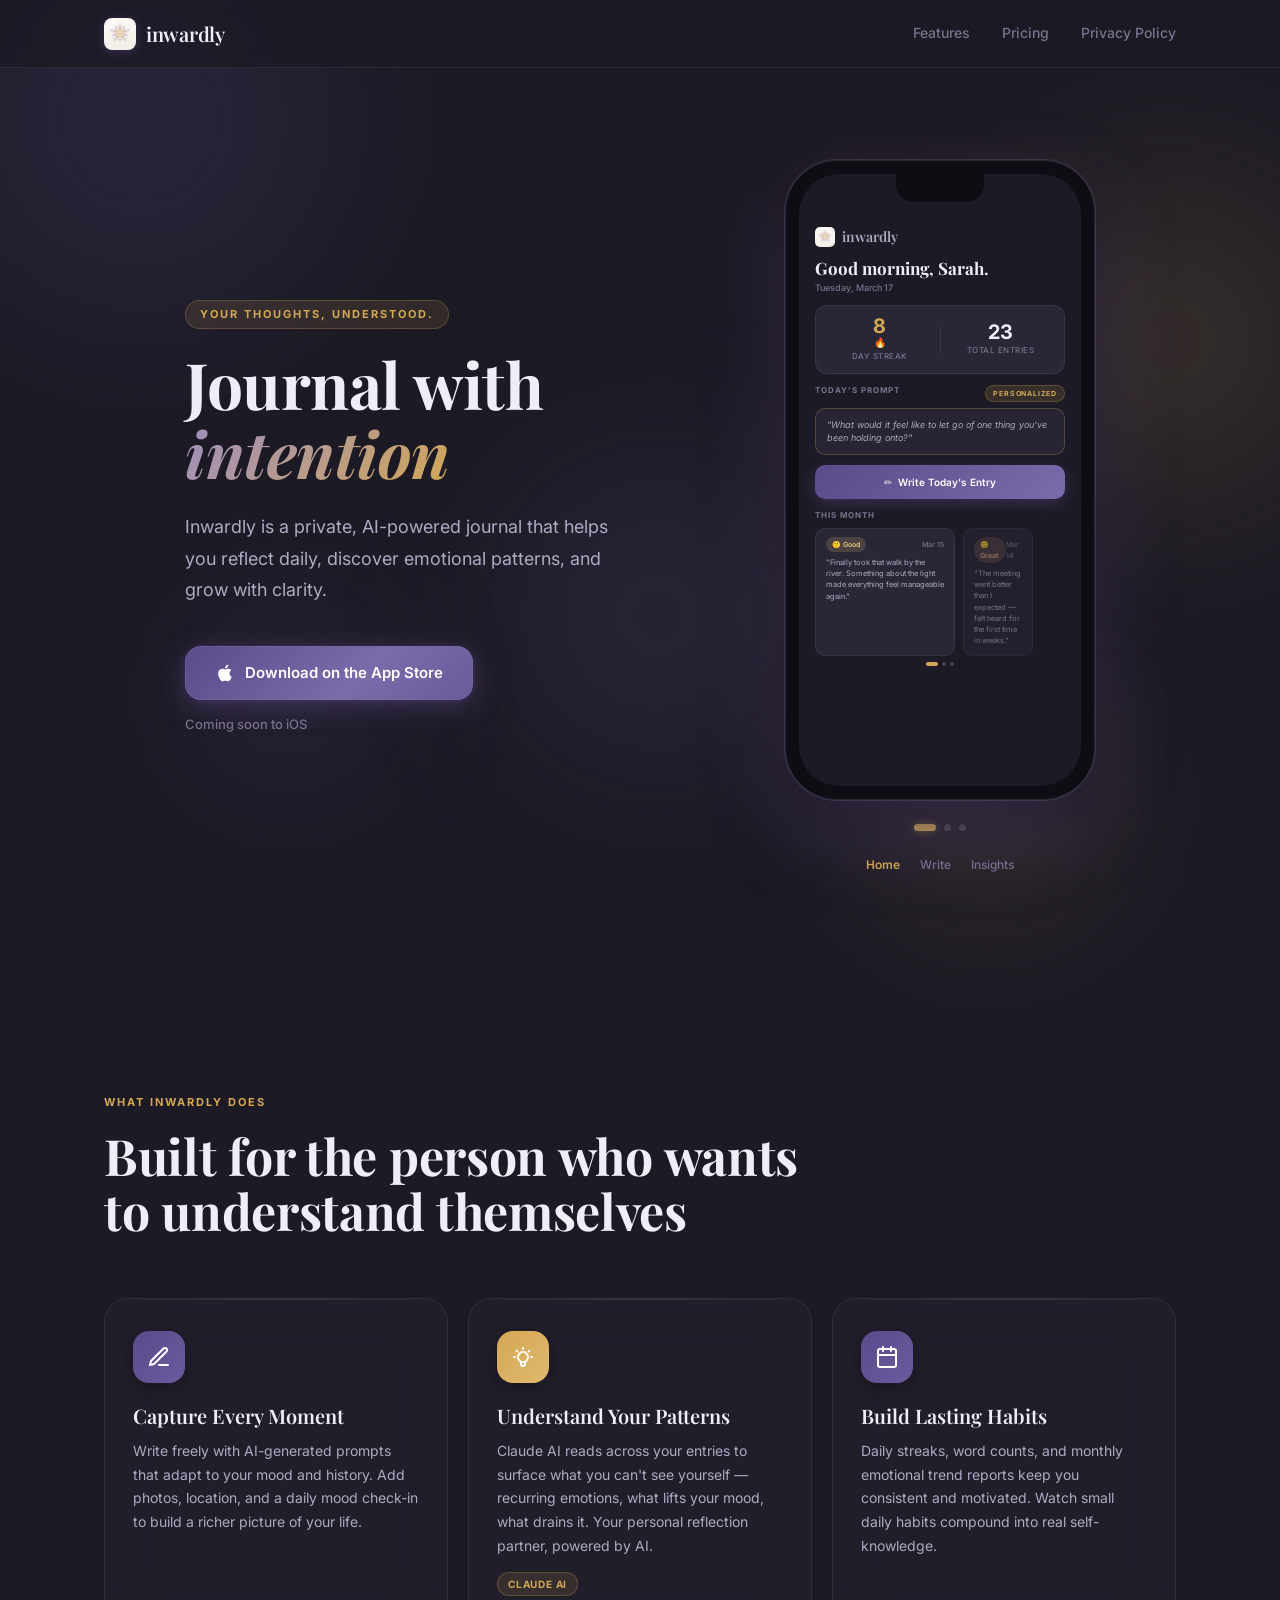
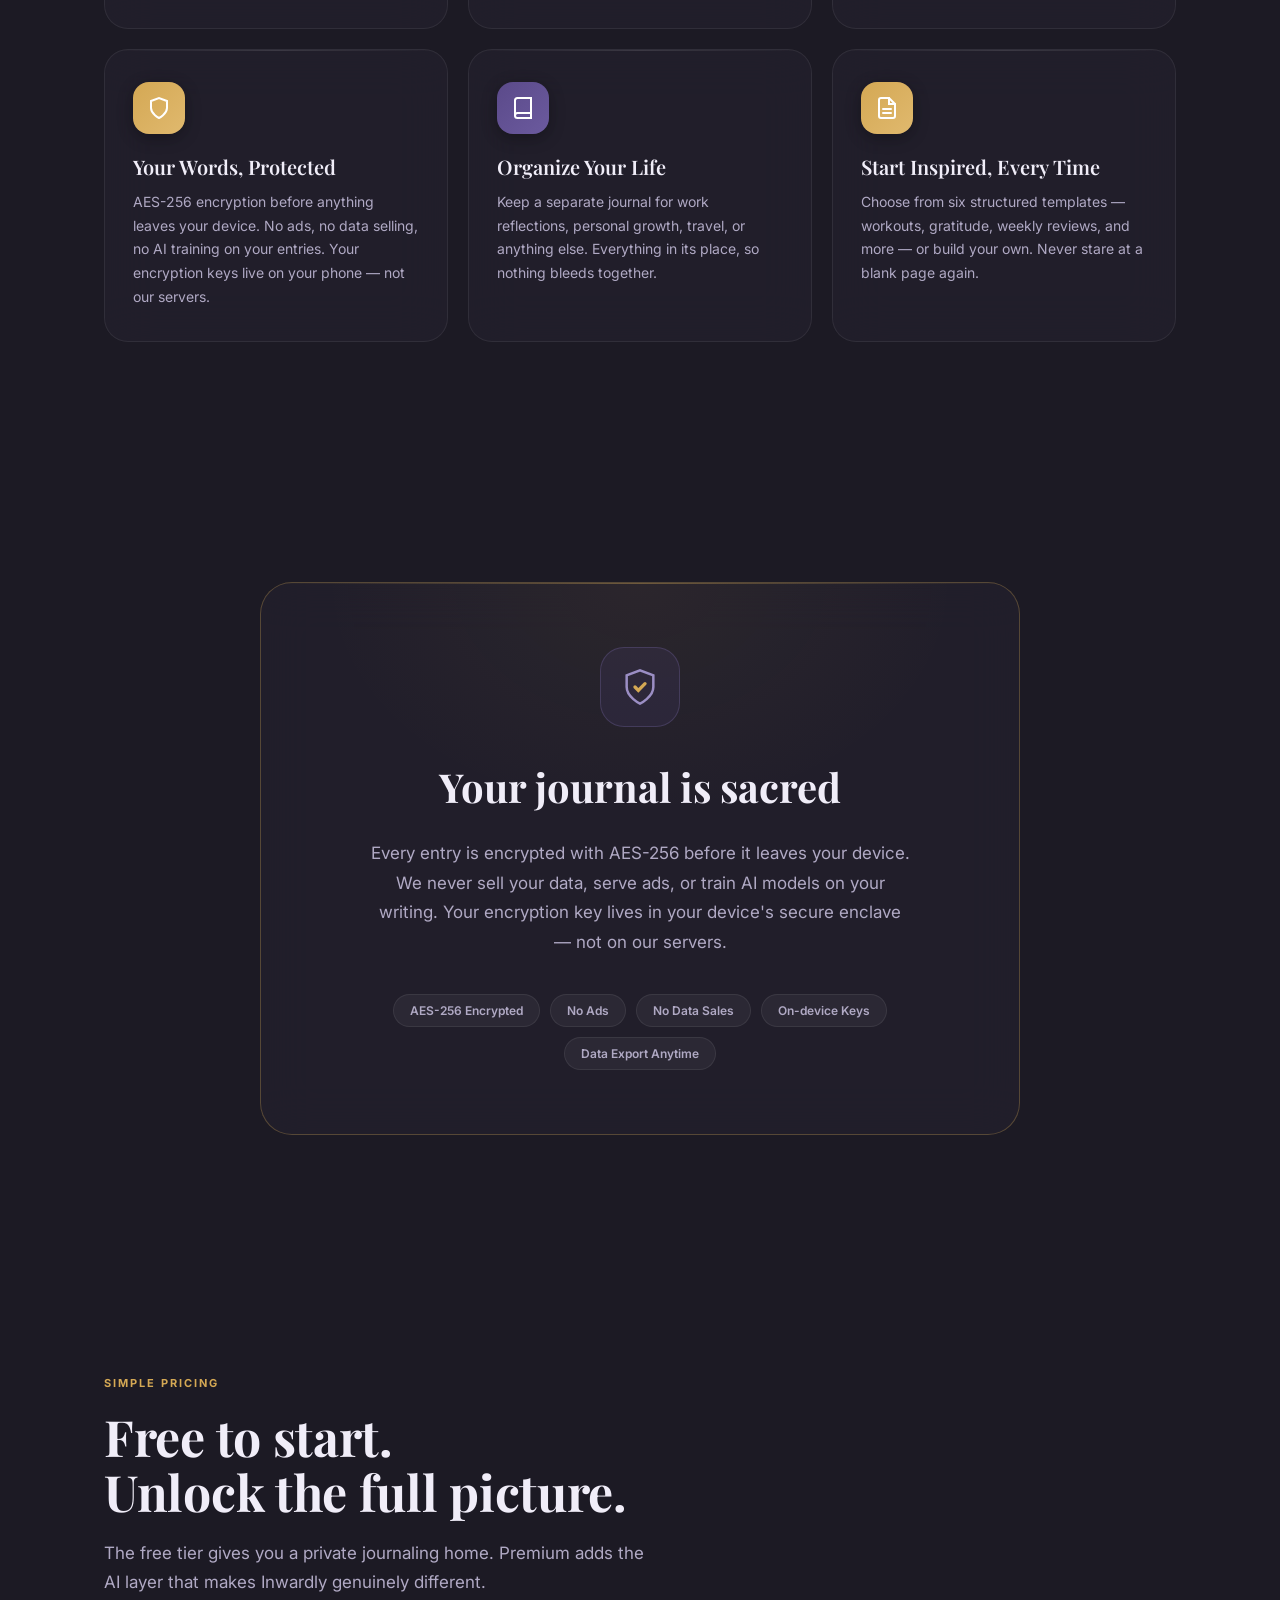
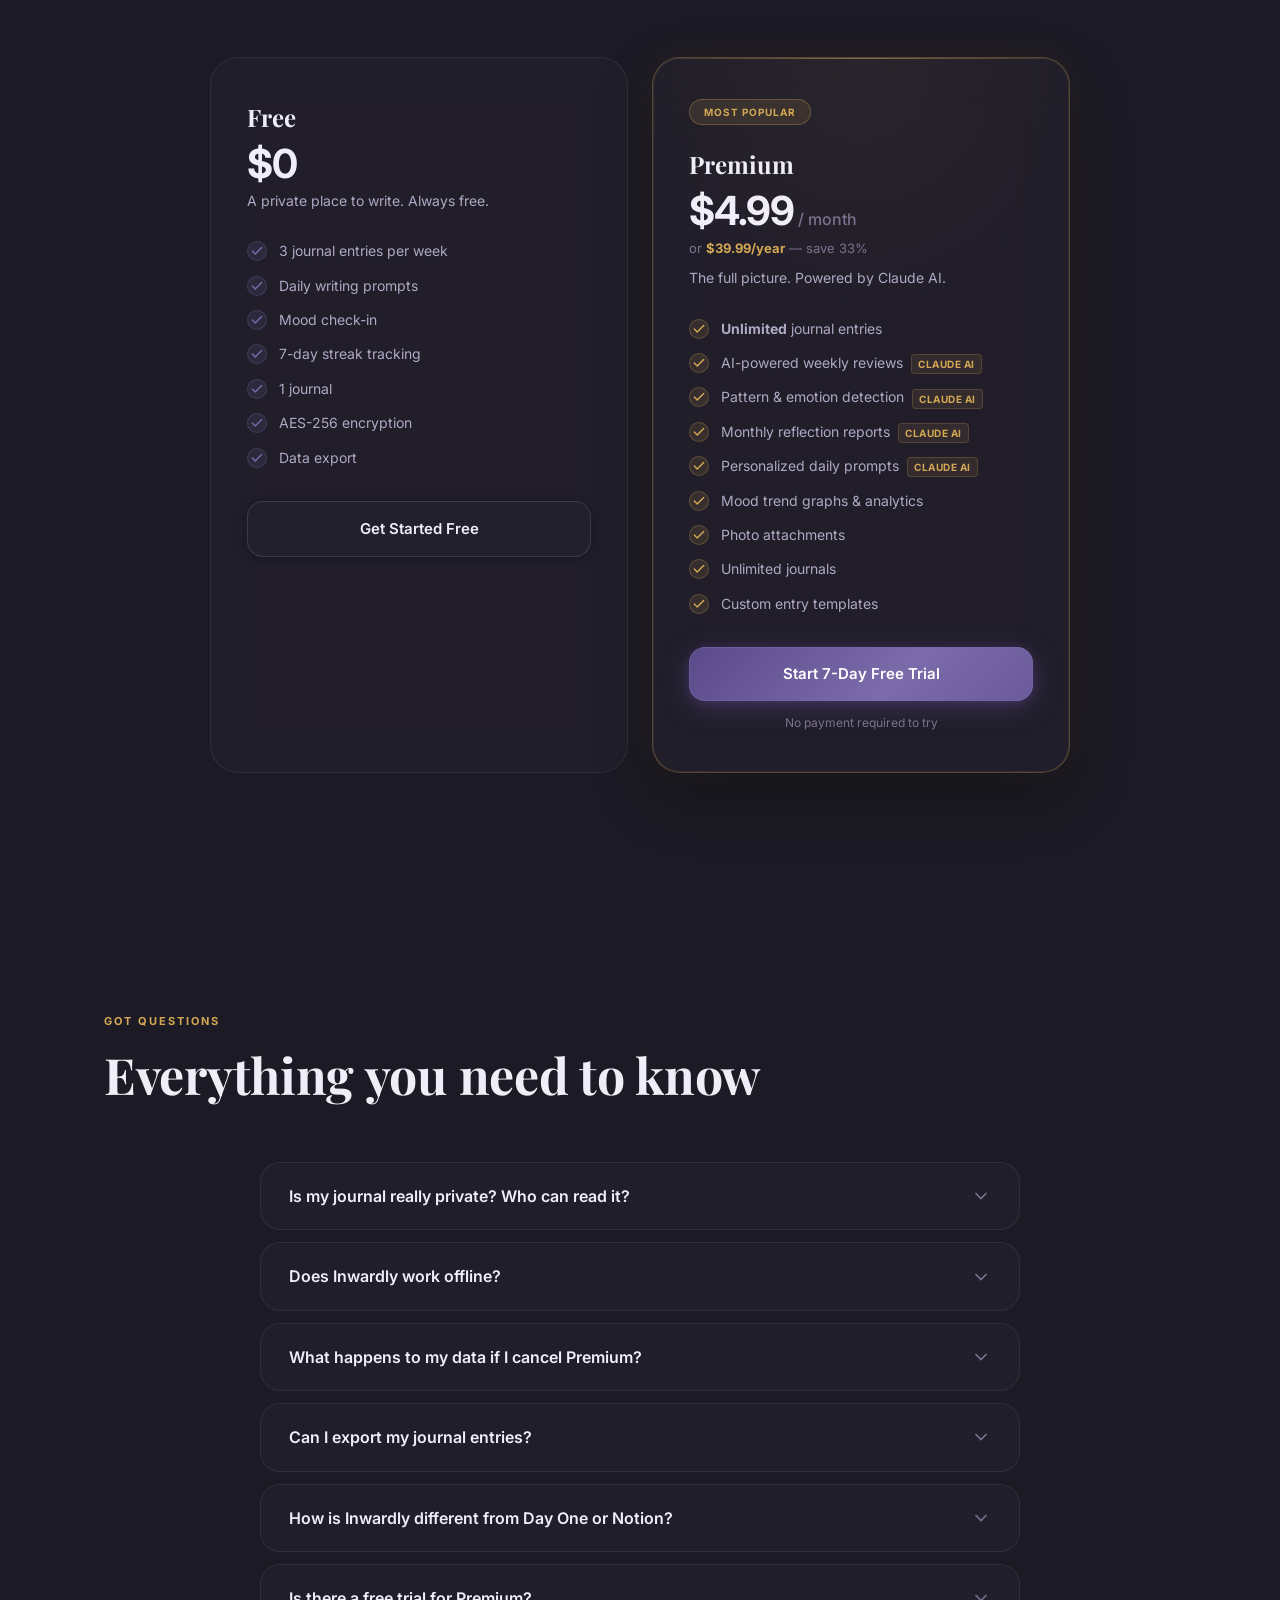
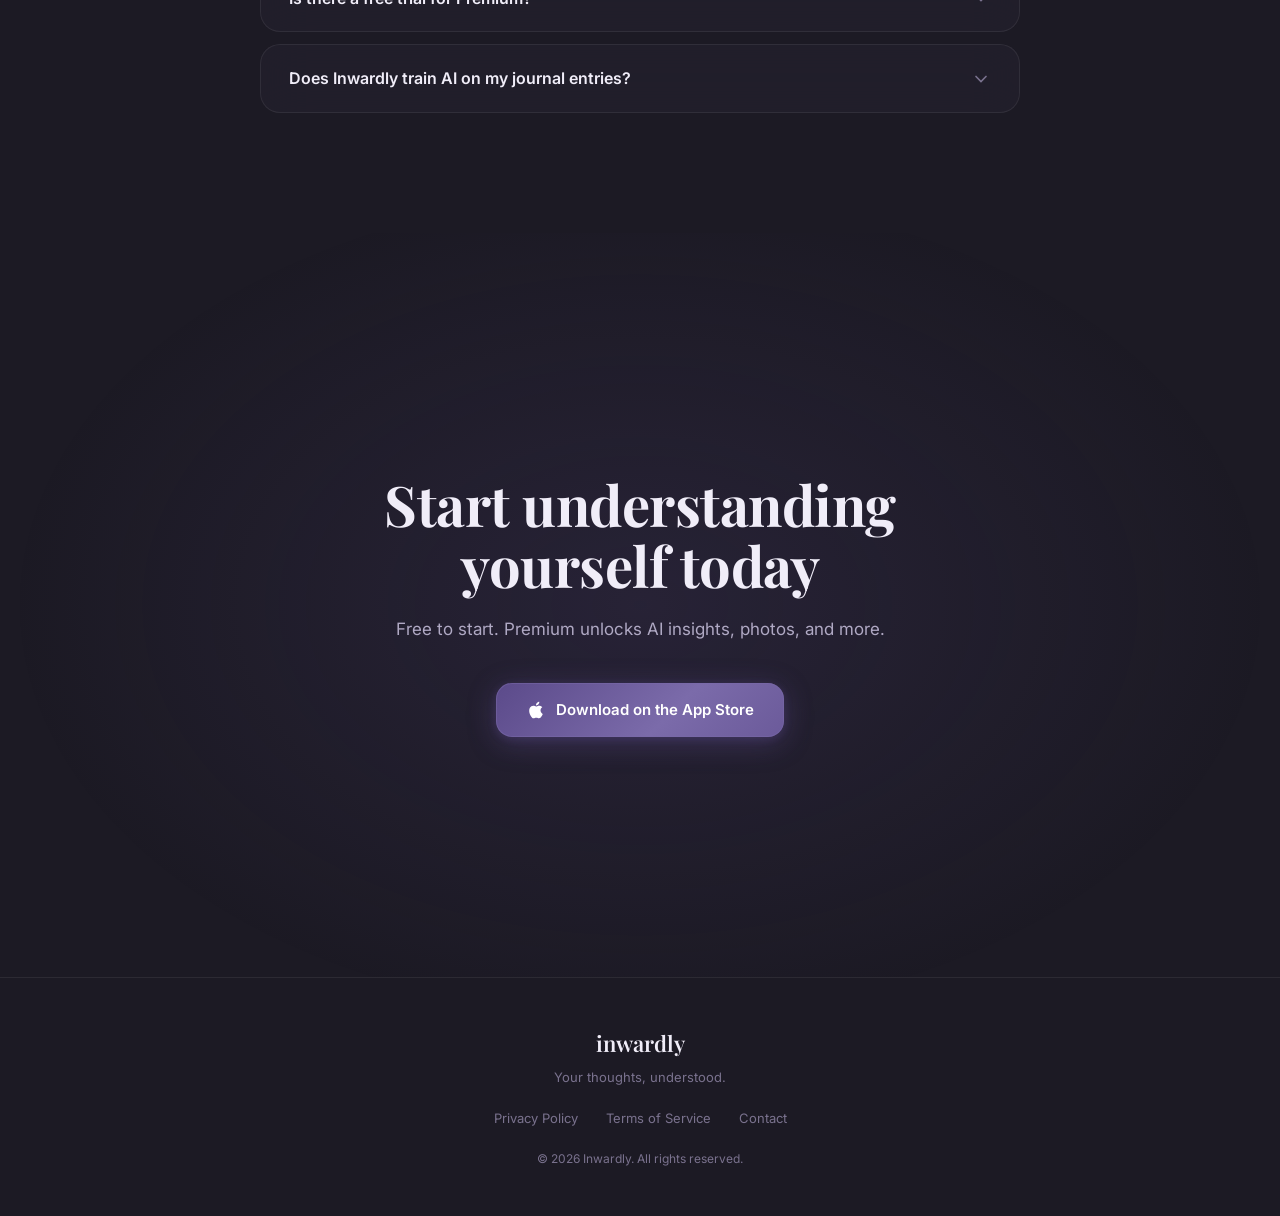
==== commit 0a7275e8: "Add FAQ section, scroll-reveal animations, and sticky mobile CTA - FAQ: 7 questions with glassmorphi" ====
--- a/index.html
+++ b/index.html
@@ -560,6 +560,88 @@
     </div>
   </section>
 
+  <!-- FAQ -->
+  <section class="faq-section" id="faq">
+    <div class="section-inner">
+      <p class="section-label">Got questions</p>
+      <h2 class="section-title">Everything you need to know</h2>
+
+      <div class="faq-list">
+
+        <div class="faq-item reveal">
+          <button class="faq-question" aria-expanded="false">
+            <span>Is my journal really private? Who can read it?</span>
+            <svg class="faq-chevron" width="20" height="20" viewBox="0 0 24 24" fill="none" stroke="currentColor" stroke-width="2" stroke-linecap="round"><polyline points="6 9 12 15 18 9"/></svg>
+          </button>
+          <div class="faq-answer">
+            <p>Only you. Every entry is encrypted with AES-256 on your device before it's ever uploaded. The encryption key lives in your phone's secure keychain — not on our servers. Even if someone gained access to our database, all they'd see is unreadable ciphertext. When you use AI features, your decrypted text is sent to Claude via a secure proxy and immediately discarded — never stored.</p>
+          </div>
+        </div>
+
+        <div class="faq-item reveal">
+          <button class="faq-question" aria-expanded="false">
+            <span>Does Inwardly work offline?</span>
+            <svg class="faq-chevron" width="20" height="20" viewBox="0 0 24 24" fill="none" stroke="currentColor" stroke-width="2" stroke-linecap="round"><polyline points="6 9 12 15 18 9"/></svg>
+          </button>
+          <div class="faq-answer">
+            <p>You can read and write journal entries without an internet connection — your entries are stored locally on your device. AI features (weekly reviews, pattern detection, personalized prompts) require a connection since they call Claude. Your entries sync to the cloud automatically when you reconnect.</p>
+          </div>
+        </div>
+
+        <div class="faq-item reveal">
+          <button class="faq-question" aria-expanded="false">
+            <span>What happens to my data if I cancel Premium?</span>
+            <svg class="faq-chevron" width="20" height="20" viewBox="0 0 24 24" fill="none" stroke="currentColor" stroke-width="2" stroke-linecap="round"><polyline points="6 9 12 15 18 9"/></svg>
+          </button>
+          <div class="faq-answer">
+            <p>Nothing is deleted. You keep every entry you've ever written — always. If you cancel, you move back to the free tier and lose access to AI features going forward, but your full journal history stays intact and readable. You can also export everything at any time from Settings.</p>
+          </div>
+        </div>
+
+        <div class="faq-item reveal">
+          <button class="faq-question" aria-expanded="false">
+            <span>Can I export my journal entries?</span>
+            <svg class="faq-chevron" width="20" height="20" viewBox="0 0 24 24" fill="none" stroke="currentColor" stroke-width="2" stroke-linecap="round"><polyline points="6 9 12 15 18 9"/></svg>
+          </button>
+          <div class="faq-answer">
+            <p>Yes — always. Go to Settings → Export and choose between JSON (for importing into other tools) or plain text (for reading anywhere). Your data is yours, and we make it easy to take it with you. This is available on the free tier too.</p>
+          </div>
+        </div>
+
+        <div class="faq-item reveal">
+          <button class="faq-question" aria-expanded="false">
+            <span>How is Inwardly different from Day One or Notion?</span>
+            <svg class="faq-chevron" width="20" height="20" viewBox="0 0 24 24" fill="none" stroke="currentColor" stroke-width="2" stroke-linecap="round"><polyline points="6 9 12 15 18 9"/></svg>
+          </button>
+          <div class="faq-answer">
+            <p>Day One is a great capture tool but its AI features are basic and surface-level. Notion is powerful but it's a productivity workspace, not a reflective journaling experience — there's no emotional layer. Inwardly is built specifically around understanding yourself: mood tracking, pattern detection, and weekly AI reviews powered by Claude that actually synthesise what you've written and surface things you might not see yourself. And everything is encrypted by default — Day One encrypts only if you pay for it.</p>
+          </div>
+        </div>
+
+        <div class="faq-item reveal">
+          <button class="faq-question" aria-expanded="false">
+            <span>Is there a free trial for Premium?</span>
+            <svg class="faq-chevron" width="20" height="20" viewBox="0 0 24 24" fill="none" stroke="currentColor" stroke-width="2" stroke-linecap="round"><polyline points="6 9 12 15 18 9"/></svg>
+          </button>
+          <div class="faq-answer">
+            <p>Yes — 7 days free, no payment required upfront. You get full access to every Premium feature during the trial. Cancel before day 7 and you're charged nothing. After the trial, Premium is $4.99/month or $39.99/year (save 33%).</p>
+          </div>
+        </div>
+
+        <div class="faq-item reveal">
+          <button class="faq-question" aria-expanded="false">
+            <span>Does Inwardly train AI on my journal entries?</span>
+            <svg class="faq-chevron" width="20" height="20" viewBox="0 0 24 24" fill="none" stroke="currentColor" stroke-width="2" stroke-linecap="round"><polyline points="6 9 12 15 18 9"/></svg>
+          </button>
+          <div class="faq-answer">
+            <p>Never. Your entries are used only to generate your insights — and nothing else. We don't sell your data, serve ads, or use your writing to train any AI model. Anthropic (the company behind Claude) also has a policy against using API data for training. Your words exist to help you understand yourself, not to help anyone else build products.</p>
+          </div>
+        </div>
+
+      </div>
+    </div>
+  </section>
+
   <!-- CTA -->
   <section class="cta-section">
     <div class="cta-glow"></div>
@@ -575,6 +657,17 @@
     </div>
   </section>
 
+  <!-- Sticky mobile CTA -->
+  <div class="mobile-sticky-cta" id="mobileCta" aria-hidden="true">
+    <a href="#" class="btn btn-primary mobile-sticky-btn" id="app-store-btn-mobile">
+      <svg class="btn-icon" width="18" height="18" viewBox="0 0 24 24" fill="currentColor">
+        <path d="M18.71 19.5C17.88 20.74 17 21.95 15.66 21.97C14.32 21.99 13.89 21.18 12.37 21.18C10.84 21.18 10.37 21.95 9.1 21.99C7.79 22.03 6.8 20.68 5.96 19.47C4.25 16.97 2.94 12.45 4.7 9.39C5.57 7.87 7.13 6.91 8.82 6.88C10.1 6.86 11.32 7.75 12.11 7.75C12.89 7.75 14.37 6.68 15.92 6.84C16.57 6.87 18.39 7.1 19.56 8.82C19.47 8.88 17.39 10.1 17.41 12.63C17.44 15.65 20.06 16.66 20.09 16.67C20.06 16.74 19.67 18.11 18.71 19.5ZM13 3.5C13.73 2.67 14.94 2.04 15.94 2C16.07 3.17 15.6 4.35 14.9 5.19C14.21 6.04 13.07 6.7 11.95 6.61C11.8 5.46 12.36 4.26 13 3.5Z"/>
+      </svg>
+      <span>Download on the App Store</span>
+    </a>
+    <p class="mobile-sticky-note">Free to start · 7-day Premium trial</p>
+  </div>
+
   <!-- Footer -->
   <footer class="footer">
     <div class="footer-inner">
@@ -592,11 +685,11 @@
   </footer>
 
   <script>
-    // Phone screen carousel
+    // ── Phone screen carousel ──────────────────────────────────────────────
     (function() {
       var screens = document.querySelectorAll('.phone-screen');
-      var dots = document.querySelectorAll('.carousel-dot');
-      var labels = document.querySelectorAll('.carousel-label');
+      var dots    = document.querySelectorAll('.carousel-dot');
+      var labels  = document.querySelectorAll('.carousel-label');
       var current = 0;
       var timer;
 
@@ -610,35 +703,93 @@
         labels[current].classList.add('active');
       }
 
-      function next() {
-        goTo((current + 1) % screens.length);
-      }
-
-      function startAuto() {
-        timer = setInterval(next, 3200);
-      }
-
-      function stopAuto() {
-        clearInterval(timer);
-      }
+      function next() { goTo((current + 1) % screens.length); }
+      function startAuto() { timer = setInterval(next, 3200); }
+      function stopAuto()  { clearInterval(timer); }
 
       dots.forEach(function(dot) {
         dot.addEventListener('click', function() {
-          stopAuto();
-          goTo(parseInt(dot.dataset.index, 10));
-          startAuto();
+          stopAuto(); goTo(parseInt(dot.dataset.index, 10)); startAuto();
         });
       });
-
       labels.forEach(function(label) {
         label.addEventListener('click', function() {
-          stopAuto();
-          goTo(parseInt(label.dataset.index, 10));
-          startAuto();
+          stopAuto(); goTo(parseInt(label.dataset.index, 10)); startAuto();
         });
       });
-
       startAuto();
+    })();
+
+    // ── Scroll reveal animations ───────────────────────────────────────────
+    (function() {
+      var observer = new IntersectionObserver(function(entries) {
+        entries.forEach(function(entry) {
+          if (entry.isIntersecting) {
+            entry.target.classList.add('revealed');
+            observer.unobserve(entry.target);
+          }
+        });
+      }, { threshold: 0.12, rootMargin: '0px 0px -40px 0px' });
+
+      // Stagger children inside grid/list containers
+      document.querySelectorAll('.feature-grid, .pricing-grid, .faq-list').forEach(function(container) {
+        var children = container.querySelectorAll('.feature-card, .pricing-card, .faq-item');
+        children.forEach(function(el, i) {
+          el.style.transitionDelay = (i * 80) + 'ms';
+          el.classList.add('reveal');
+        });
+      });
+
+      // Single reveal elements
+      document.querySelectorAll('.reveal, .privacy-card, .cta-title, .cta-subtitle').forEach(function(el) {
+        observer.observe(el);
+      });
+    })();
+
+    // ── FAQ accordion ──────────────────────────────────────────────────────
+    (function() {
+      document.querySelectorAll('.faq-question').forEach(function(btn) {
+        btn.addEventListener('click', function() {
+          var item     = btn.parentElement;
+          var answer   = item.querySelector('.faq-answer');
+          var expanded = btn.getAttribute('aria-expanded') === 'true';
+
+          // Close all others
+          document.querySelectorAll('.faq-item').forEach(function(other) {
+            if (other !== item) {
+              other.classList.remove('open');
+              other.querySelector('.faq-question').setAttribute('aria-expanded', 'false');
+              other.querySelector('.faq-answer').style.maxHeight = '0';
+            }
+          });
+
+          // Toggle current
+          if (expanded) {
+            item.classList.remove('open');
+            btn.setAttribute('aria-expanded', 'false');
+            answer.style.maxHeight = '0';
+          } else {
+            item.classList.add('open');
+            btn.setAttribute('aria-expanded', 'true');
+            answer.style.maxHeight = answer.scrollHeight + 'px';
+          }
+        });
+      });
+    })();
+
+    // ── Sticky mobile CTA ─────────────────────────────────────────────────
+    (function() {
+      var cta      = document.getElementById('mobileCta');
+      var heroBtn  = document.getElementById('app-store-btn');
+      if (!cta || !heroBtn) return;
+
+      var observer = new IntersectionObserver(function(entries) {
+        // Show sticky bar once the hero CTA scrolls out of view
+        cta.classList.toggle('visible', !entries[0].isIntersecting);
+        cta.setAttribute('aria-hidden', entries[0].isIntersecting ? 'true' : 'false');
+      }, { threshold: 0 });
+
+      observer.observe(heroBtn);
     })();
   </script>
 </body>
--- a/style.css
+++ b/style.css
@@ -1564,6 +1564,162 @@
 }
 
 /* ===================================================================
+   Scroll Reveal
+   =================================================================== */
+
+.reveal {
+  opacity: 0;
+  transform: translateY(28px);
+  transition: opacity 0.55s ease, transform 0.55s ease;
+}
+
+.reveal.revealed {
+  opacity: 1;
+  transform: translateY(0);
+}
+
+.privacy-card,
+.cta-title,
+.cta-subtitle {
+  opacity: 0;
+  transform: translateY(24px);
+  transition: opacity 0.55s ease, transform 0.55s ease;
+}
+
+.privacy-card.revealed,
+.cta-title.revealed,
+.cta-subtitle.revealed {
+  opacity: 1;
+  transform: translateY(0);
+}
+
+/* ===================================================================
+   FAQ
+   =================================================================== */
+
+.faq-section {
+  position: relative;
+  z-index: 1;
+}
+
+.faq-list {
+  max-width: 760px;
+  margin: 0 auto;
+  display: flex;
+  flex-direction: column;
+  gap: 12px;
+}
+
+.faq-item {
+  background: var(--glass-bg);
+  backdrop-filter: var(--glass-blur);
+  -webkit-backdrop-filter: var(--glass-blur);
+  border: 1px solid var(--border-subtle);
+  border-radius: 20px;
+  overflow: hidden;
+  transition:
+    border-color 0.25s ease,
+    box-shadow 0.25s ease,
+    opacity 0.55s ease,
+    transform 0.55s ease;
+}
+
+.faq-item.open {
+  border-color: var(--border-indigo);
+  box-shadow: 0 8px 32px rgba(0,0,0,0.20);
+}
+
+.faq-question {
+  width: 100%;
+  display: flex;
+  align-items: center;
+  justify-content: space-between;
+  gap: 16px;
+  padding: 22px 28px;
+  background: transparent;
+  border: none;
+  cursor: pointer;
+  text-align: left;
+  color: var(--text-primary);
+  font-family: 'Inter', -apple-system, sans-serif;
+  font-size: 16px;
+  font-weight: 600;
+  line-height: 1.4;
+  transition: color 0.2s;
+}
+
+.faq-question:hover {
+  color: var(--indigo-light);
+}
+
+.faq-item.open .faq-question {
+  color: var(--indigo-light);
+}
+
+.faq-chevron {
+  flex-shrink: 0;
+  color: var(--text-tertiary);
+  transition: transform 0.3s ease, color 0.2s;
+}
+
+.faq-item.open .faq-chevron {
+  transform: rotate(180deg);
+  color: var(--indigo);
+}
+
+.faq-answer {
+  max-height: 0;
+  overflow: hidden;
+  transition: max-height 0.35s ease;
+}
+
+.faq-answer p {
+  padding: 0 28px 24px;
+  font-size: 15px;
+  color: var(--text-secondary);
+  line-height: 1.75;
+}
+
+/* ===================================================================
+   Sticky Mobile CTA
+   =================================================================== */
+
+.mobile-sticky-cta {
+  display: none;
+  position: fixed;
+  bottom: 0;
+  left: 0;
+  right: 0;
+  padding: 12px 20px 20px;
+  background: rgba(28, 26, 36, 0.92);
+  backdrop-filter: blur(20px);
+  -webkit-backdrop-filter: blur(20px);
+  border-top: 1px solid var(--border-subtle);
+  z-index: 90;
+  flex-direction: column;
+  align-items: center;
+  gap: 6px;
+  transform: translateY(100%);
+  transition: transform 0.35s cubic-bezier(0.34, 1.56, 0.64, 1);
+}
+
+.mobile-sticky-cta.visible {
+  transform: translateY(0);
+}
+
+.mobile-sticky-btn {
+  width: 100%;
+  max-width: 400px;
+  justify-content: center;
+}
+
+.mobile-sticky-note {
+  font-size: 12px;
+  color: var(--text-tertiary);
+  text-align: center;
+}
+
+/* ===================================================================
    Animations
    =================================================================== */
 
@@ -1616,6 +1772,15 @@
     --section-padding: 80px 20px;
   }
 
+  .mobile-sticky-cta {
+    display: flex;
+  }
+
+  /* Give footer breathing room above sticky bar */
+  .footer {
+    padding-bottom: 100px;
+  }
+
   .hero {
     padding: 120px 20px 60px;
     gap: 48px;
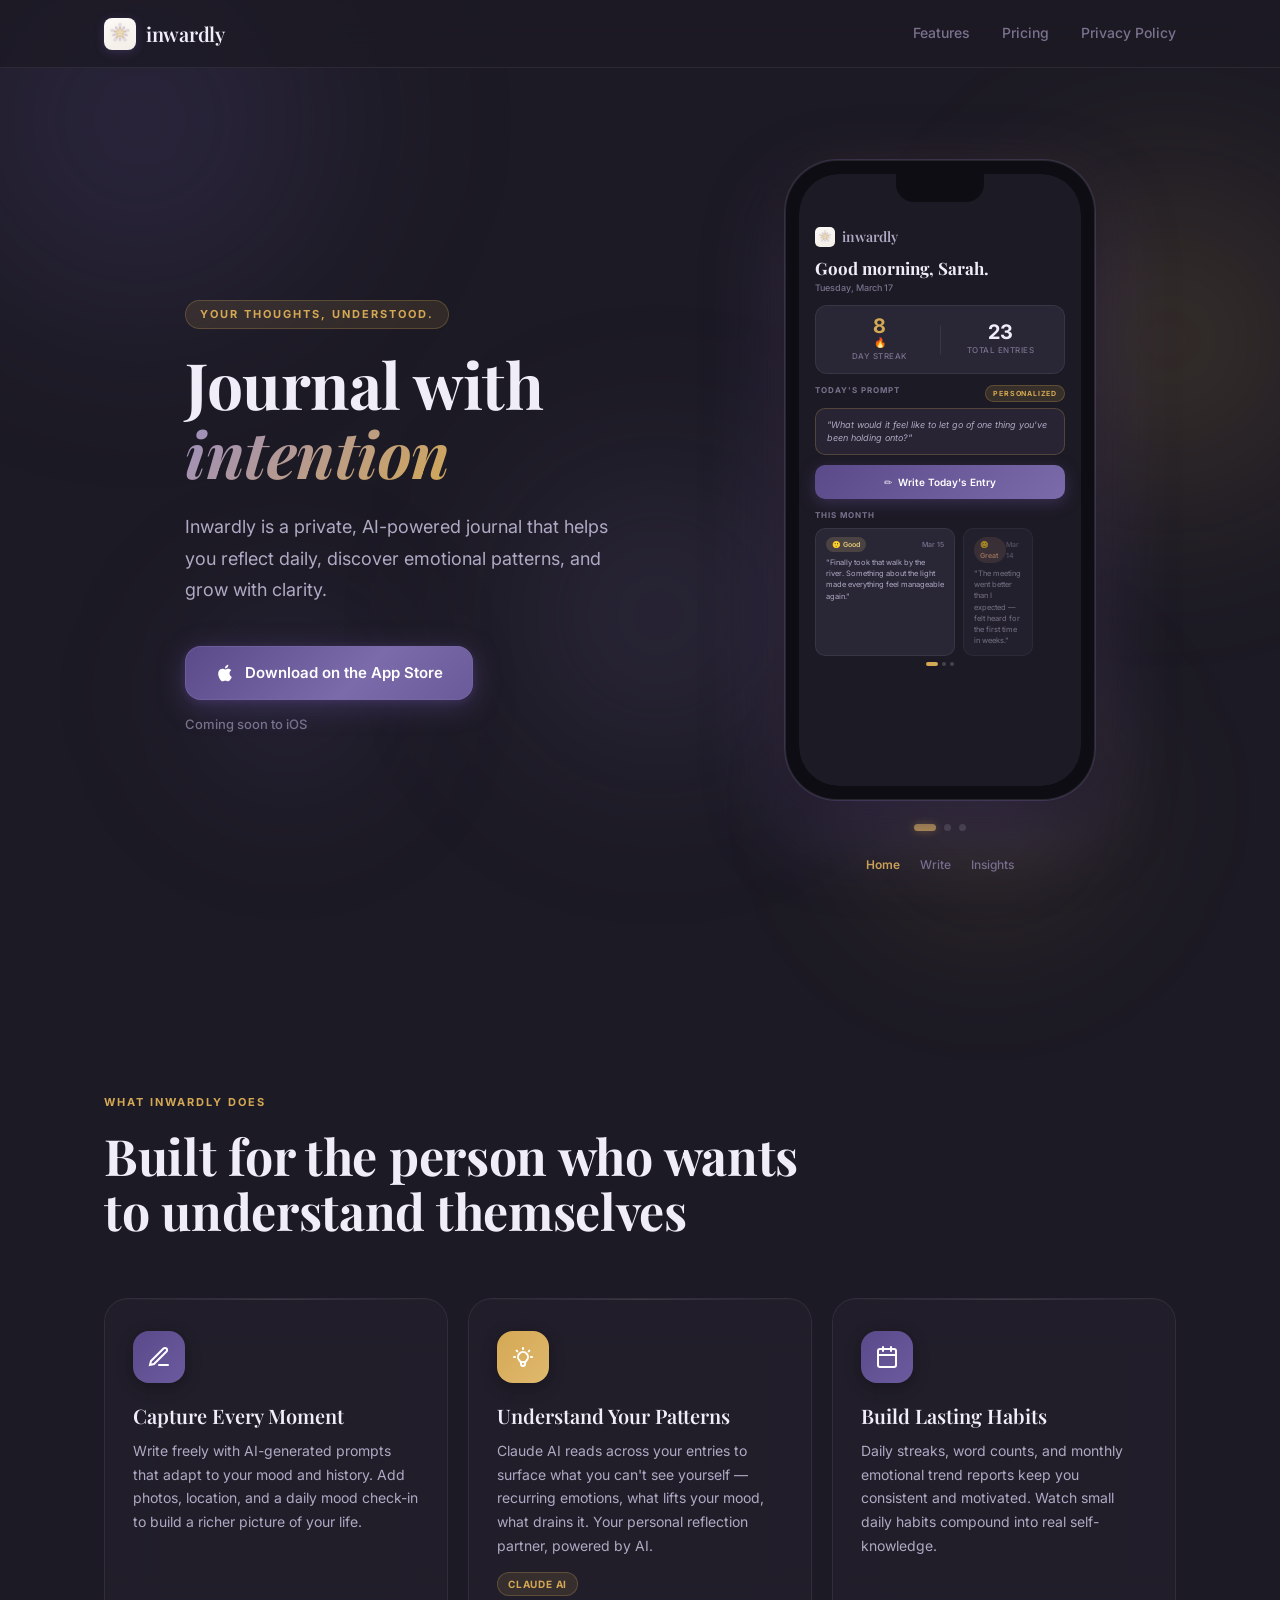
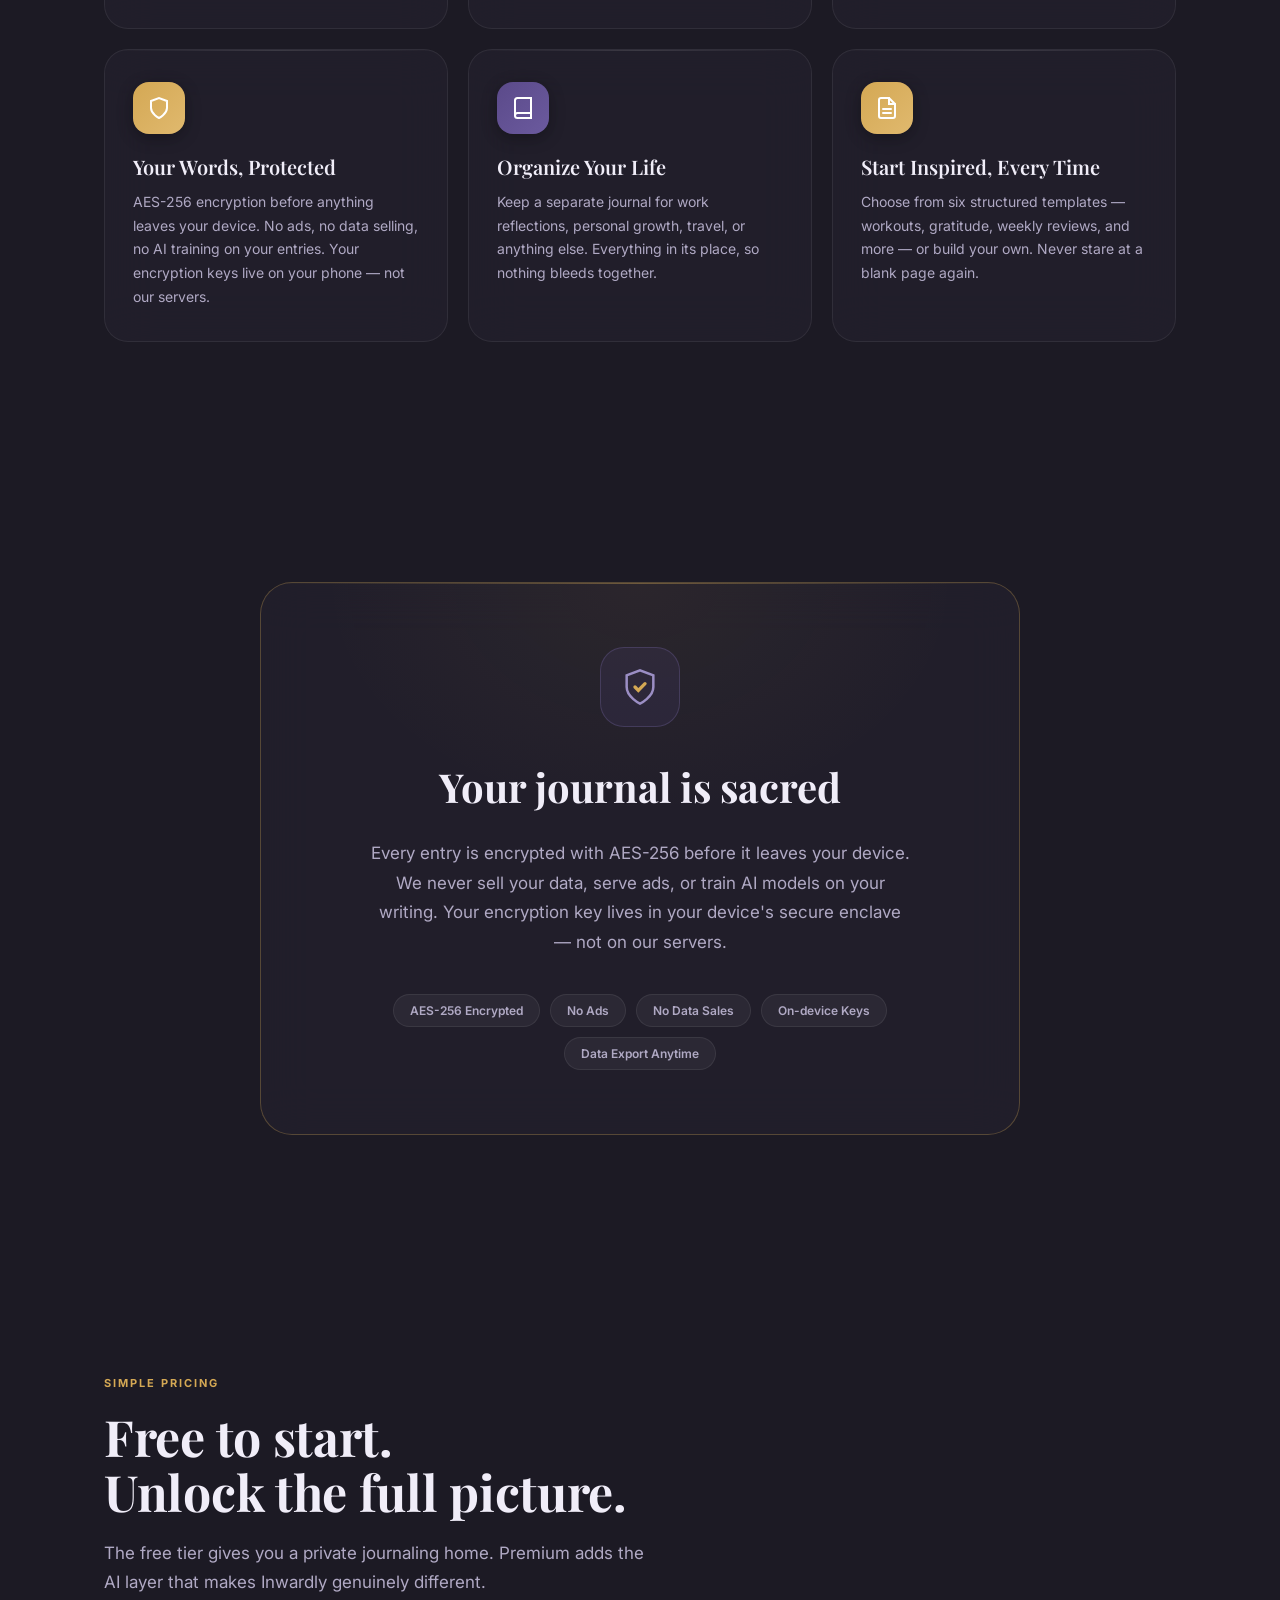
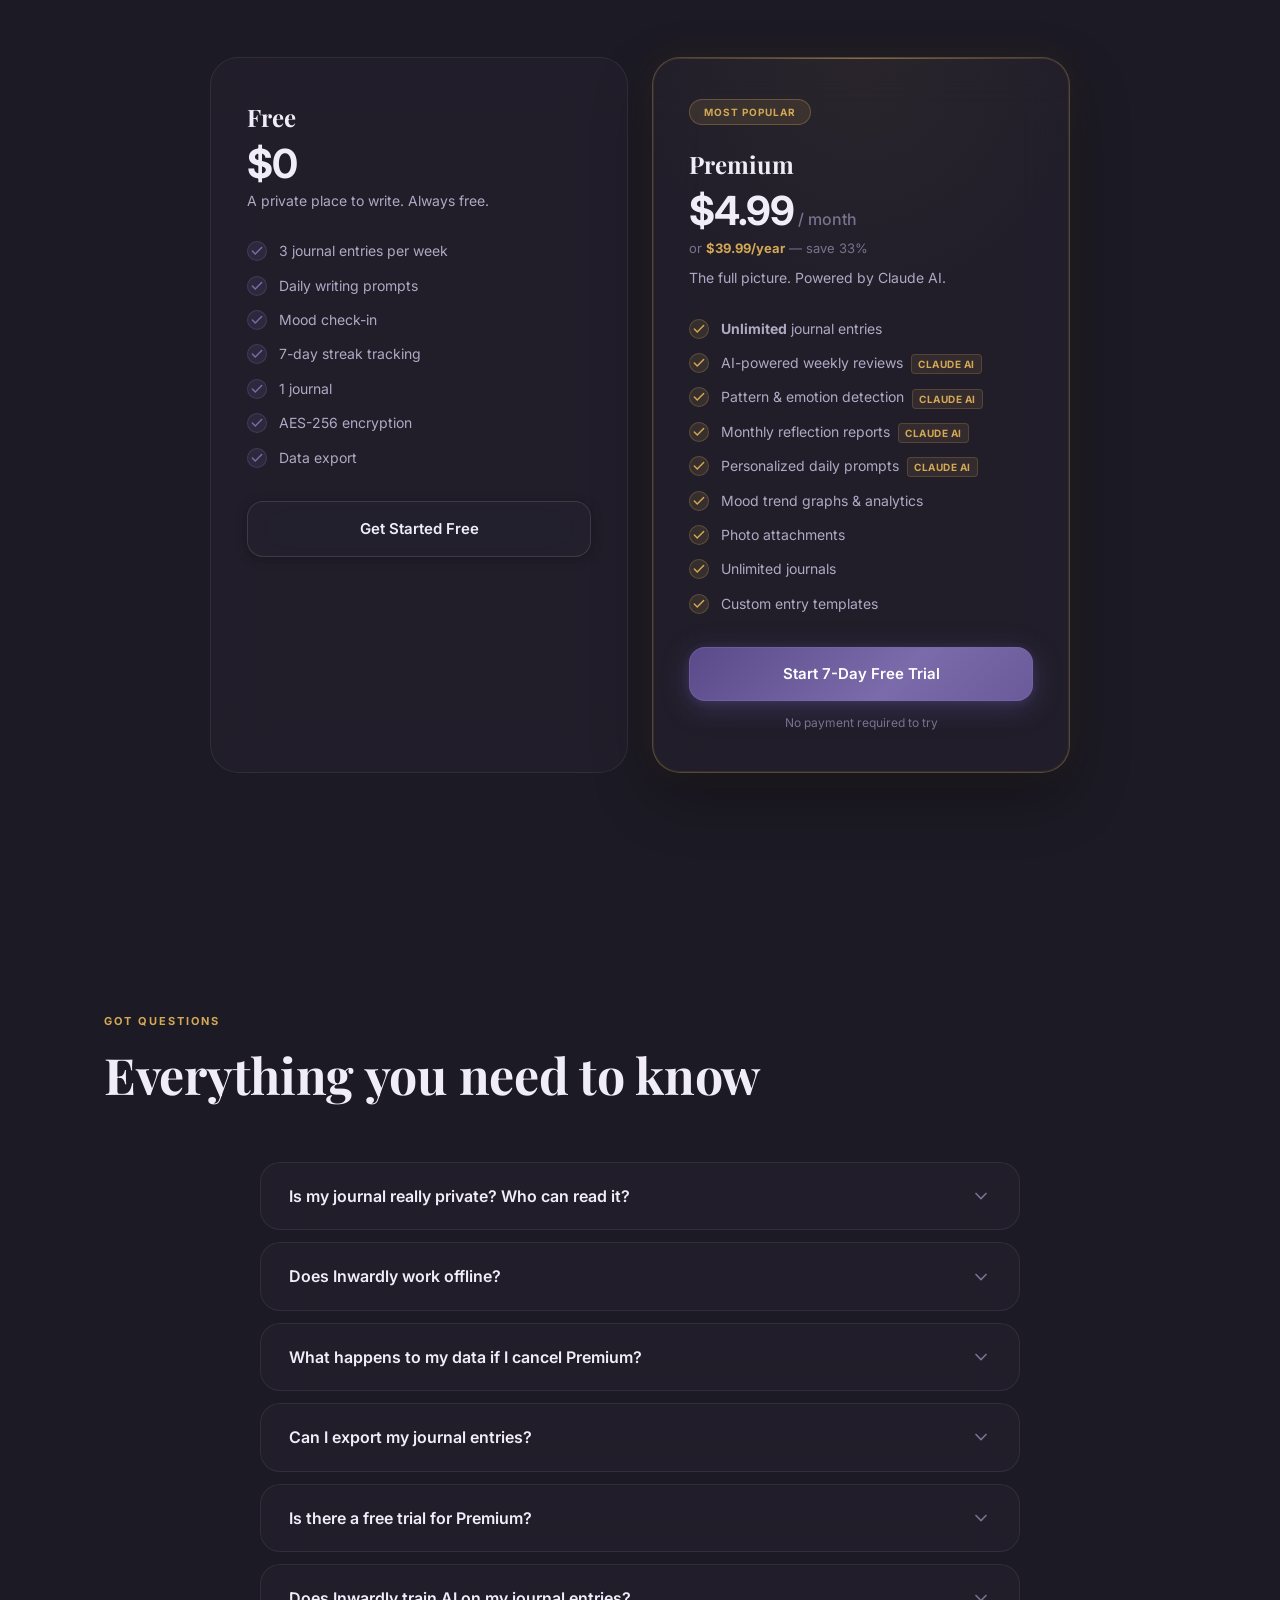
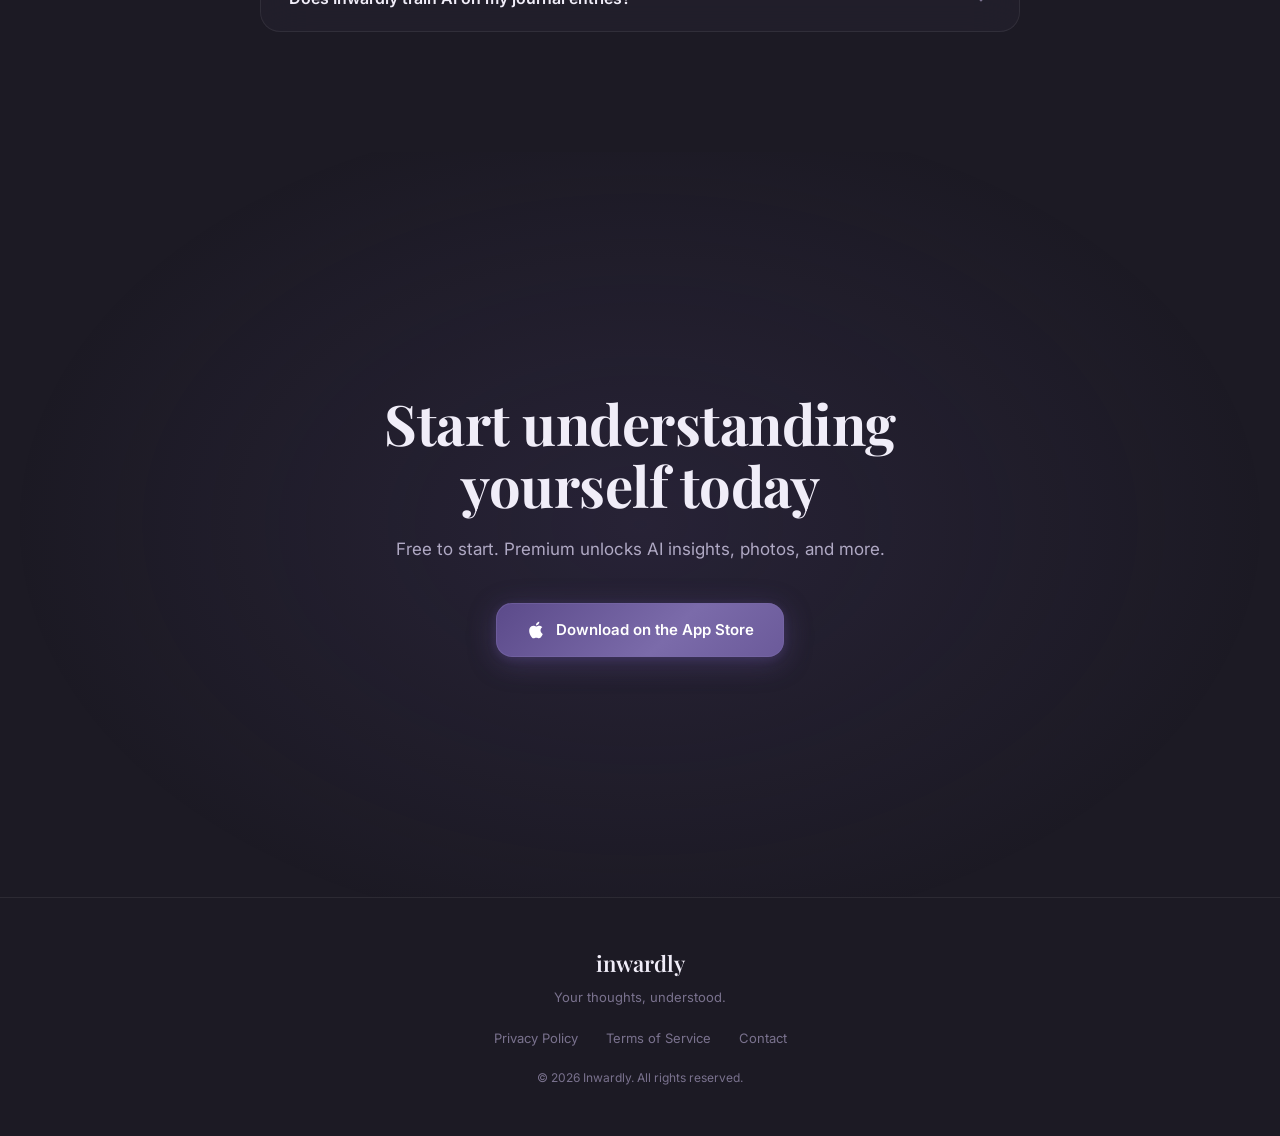
==== commit fa2f04ab: "Remove competitor comparison from FAQ Co-Authored-By: Claude Sonnet 4.6 <noreply@anthropic.com>" ====
--- a/index.html
+++ b/index.html
@@ -610,16 +610,6 @@
 
         <div class="faq-item reveal">
           <button class="faq-question" aria-expanded="false">
-            <span>How is Inwardly different from Day One or Notion?</span>
-            <svg class="faq-chevron" width="20" height="20" viewBox="0 0 24 24" fill="none" stroke="currentColor" stroke-width="2" stroke-linecap="round"><polyline points="6 9 12 15 18 9"/></svg>
-          </button>
-          <div class="faq-answer">
-            <p>Day One is a great capture tool but its AI features are basic and surface-level. Notion is powerful but it's a productivity workspace, not a reflective journaling experience — there's no emotional layer. Inwardly is built specifically around understanding yourself: mood tracking, pattern detection, and weekly AI reviews powered by Claude that actually synthesise what you've written and surface things you might not see yourself. And everything is encrypted by default — Day One encrypts only if you pay for it.</p>
-          </div>
-        </div>
-
-        <div class="faq-item reveal">
-          <button class="faq-question" aria-expanded="false">
             <span>Is there a free trial for Premium?</span>
             <svg class="faq-chevron" width="20" height="20" viewBox="0 0 24 24" fill="none" stroke="currentColor" stroke-width="2" stroke-linecap="round"><polyline points="6 9 12 15 18 9"/></svg>
           </button>
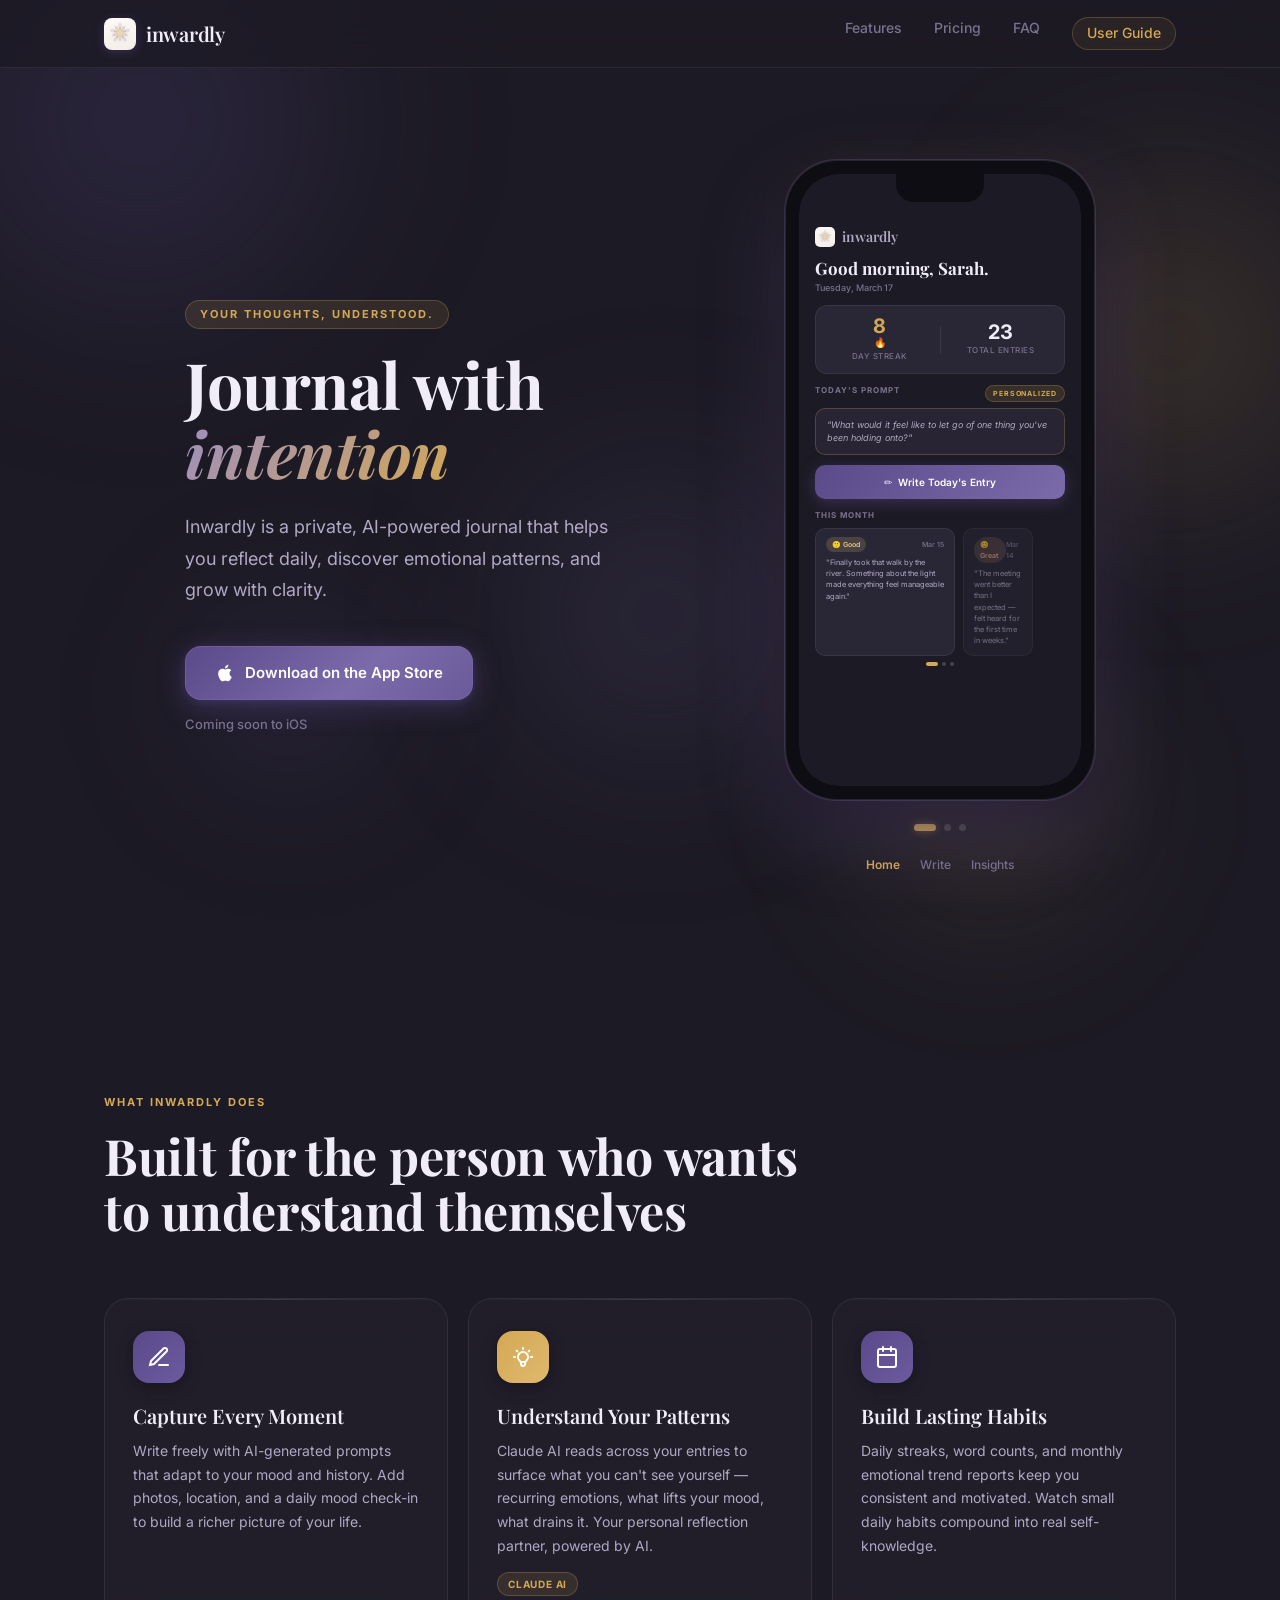
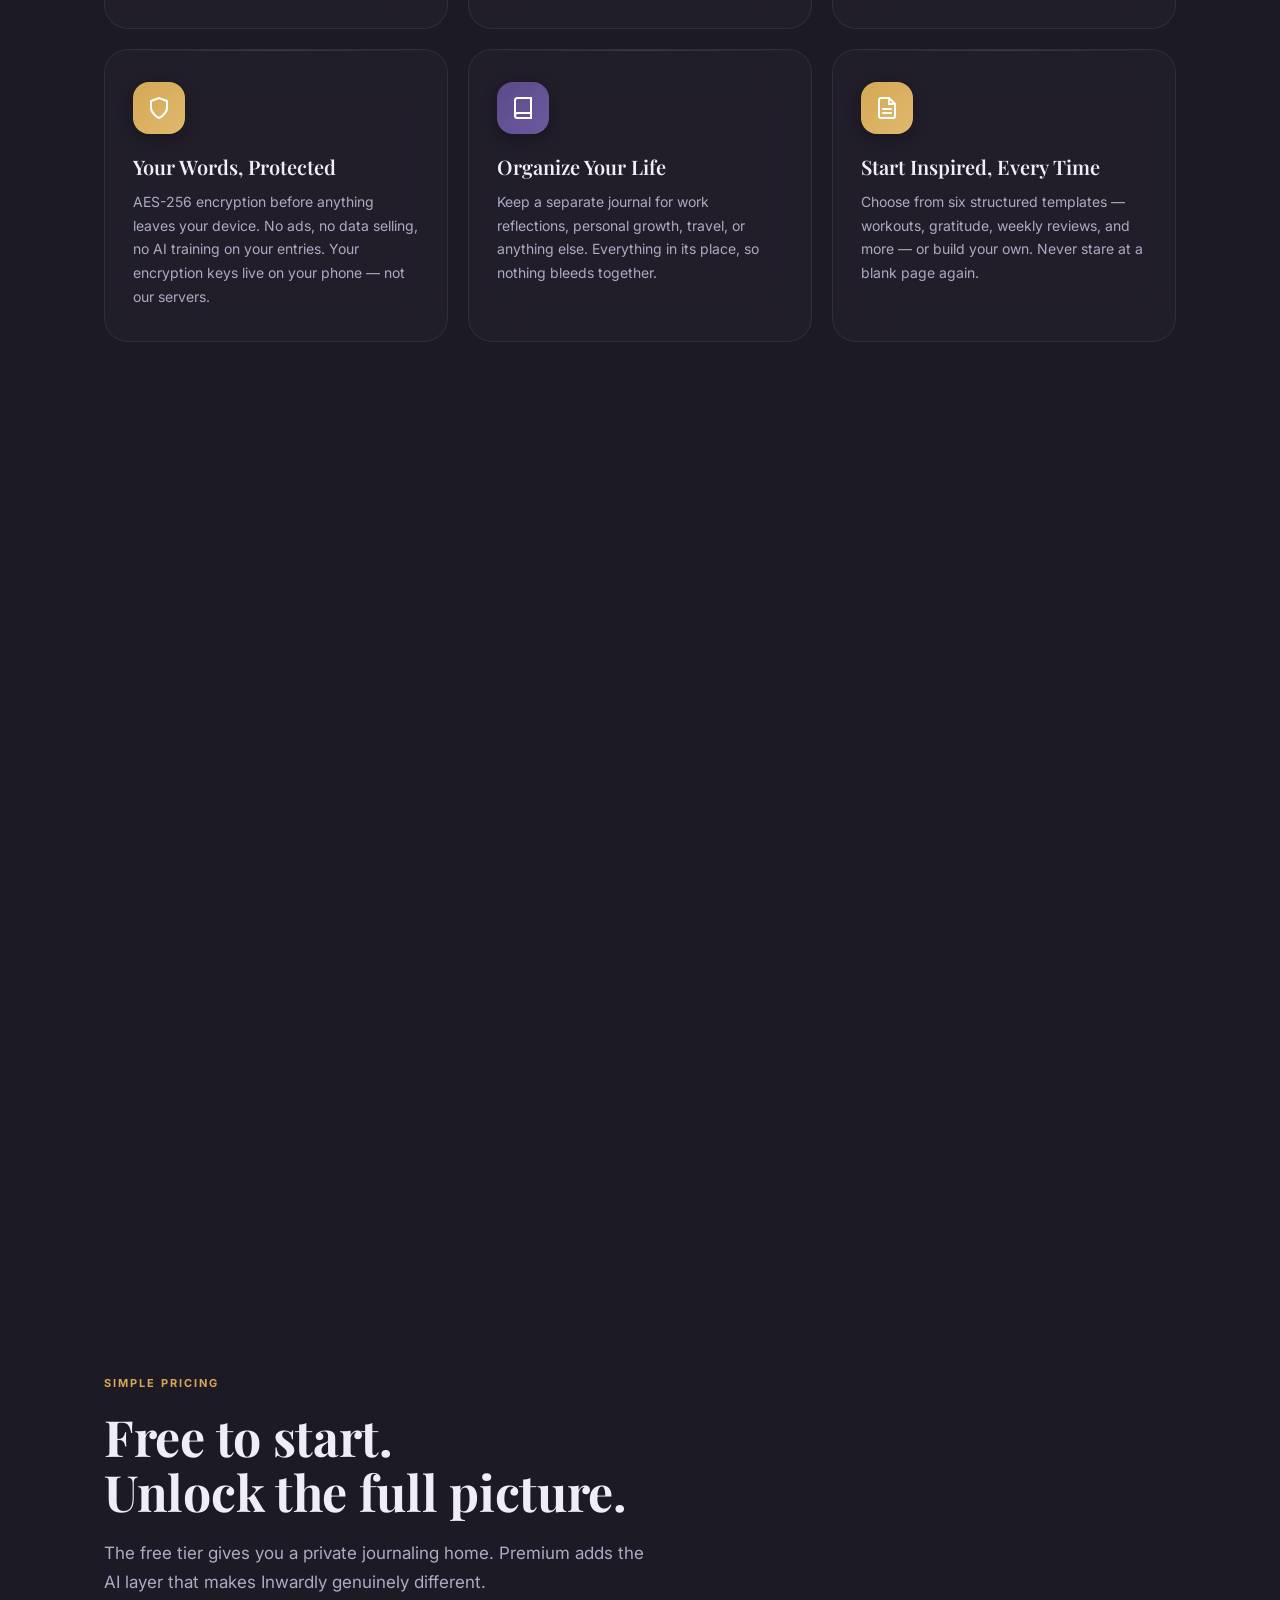
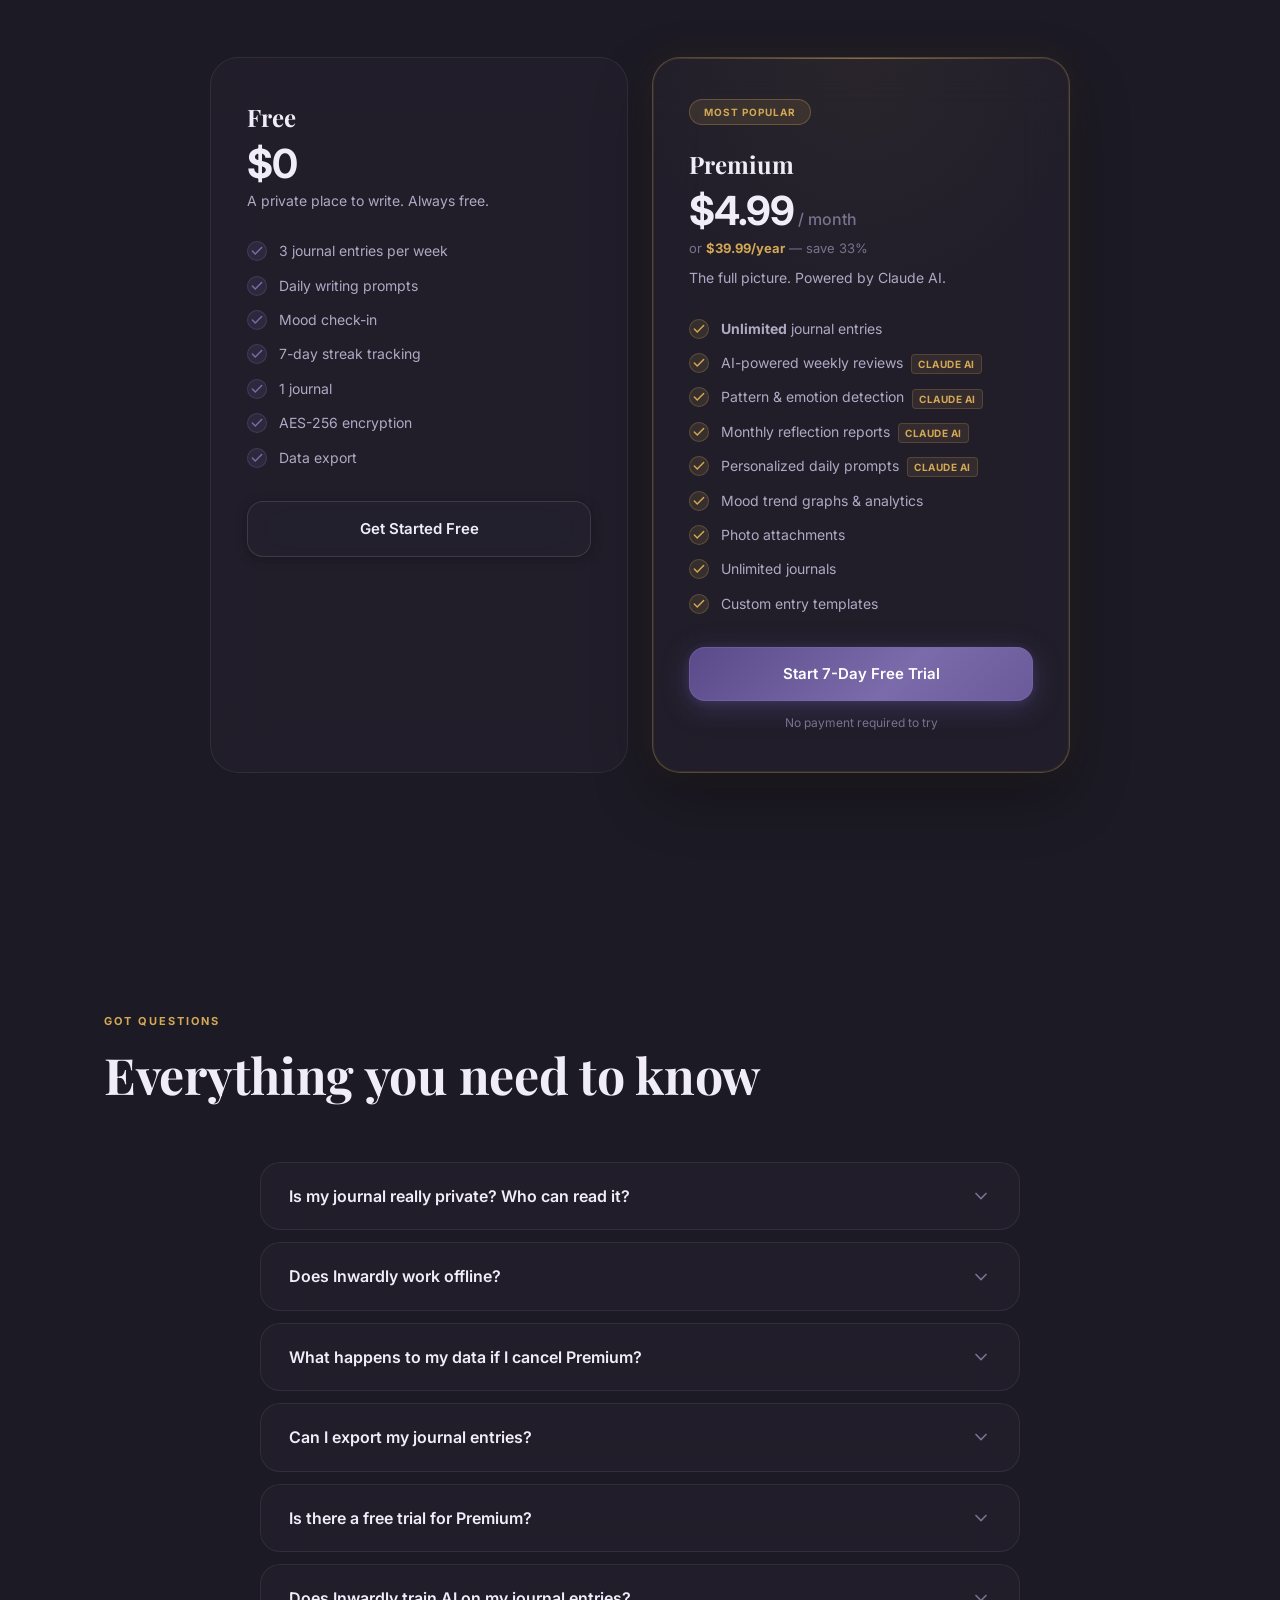
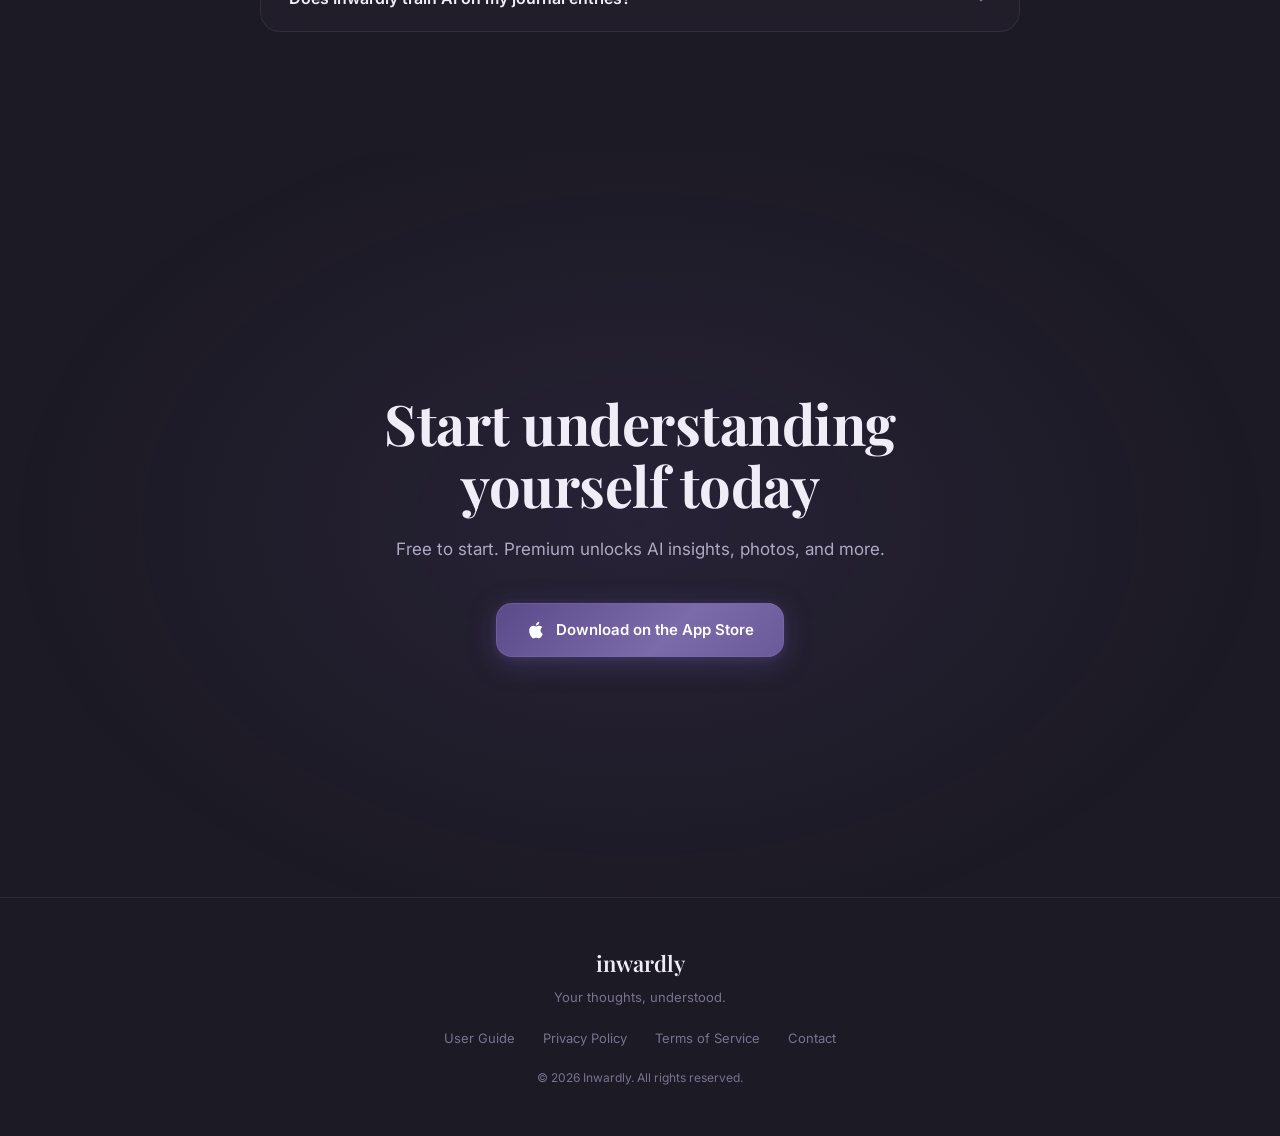
==== commit e4236271: "Add User Guide link to nav and footer - Nav: User Guide link with gold pill styling to stand out fro" ====
--- a/index.html
+++ b/index.html
@@ -46,7 +46,8 @@
       <div class="nav-links">
         <a href="#features">Features</a>
         <a href="#pricing">Pricing</a>
-        <a href="/privacy">Privacy Policy</a>
+        <a href="#faq">FAQ</a>
+        <a href="/guide" class="nav-link-guide">User Guide</a>
       </div>
     </div>
   </nav>
@@ -666,6 +667,7 @@
         <p class="footer-tagline">Your thoughts, understood.</p>
       </div>
       <div class="footer-links">
+        <a href="/guide">User Guide</a>
         <a href="/privacy">Privacy Policy</a>
         <a href="/terms">Terms of Service</a>
         <a href="mailto:support@goinwardly.app">Contact</a>
--- a/style.css
+++ b/style.css
@@ -208,6 +208,21 @@
 
 .nav-links a:hover {
   color: var(--text-primary);
+}
+
+.nav-link-guide {
+  color: var(--gold) !important;
+  border: 1px solid rgba(212, 168, 84, 0.25);
+  background: rgba(212, 168, 84, 0.08);
+  border-radius: 100px;
+  padding: 4px 14px;
+  transition: background 0.2s, border-color 0.2s;
+}
+
+.nav-link-guide:hover {
+  background: rgba(212, 168, 84, 0.15) !important;
+  border-color: rgba(212, 168, 84, 0.45) !important;
+  color: var(--gold) !important;
 }
 
 /* ===================================================================
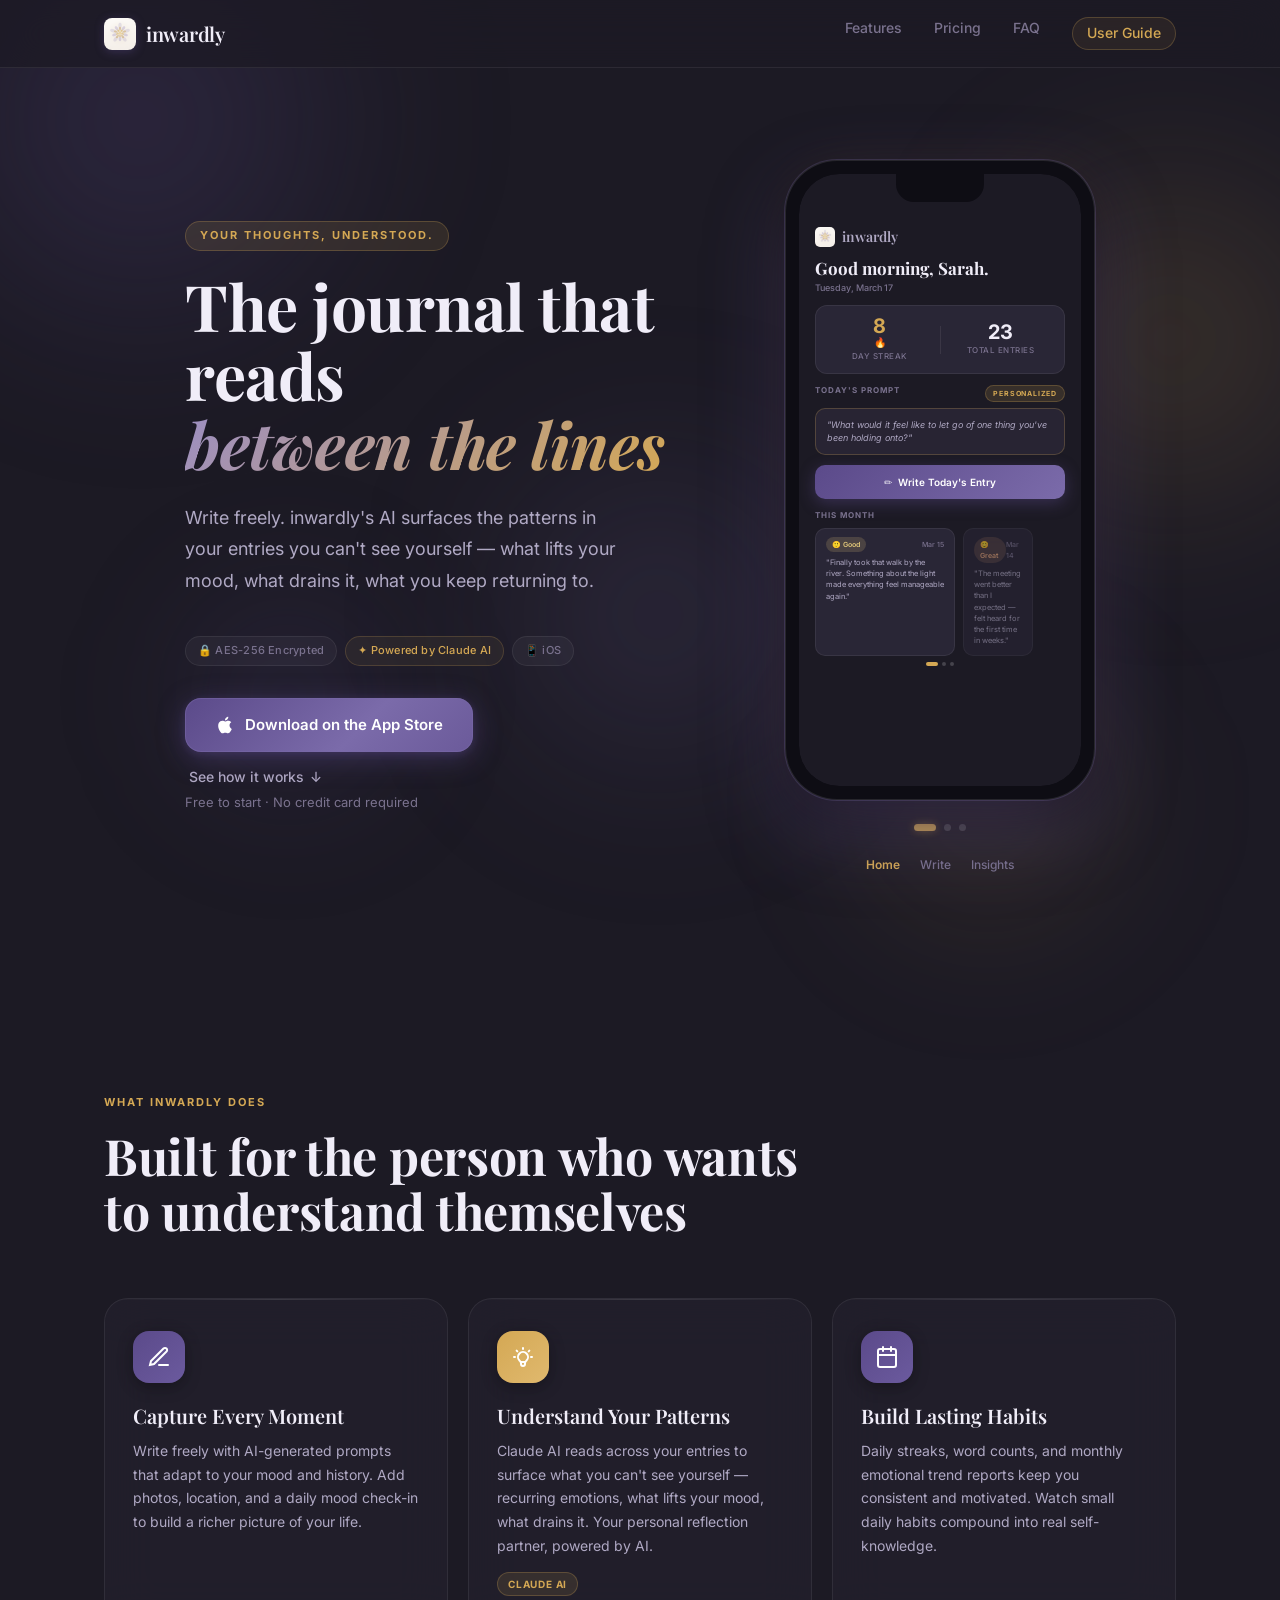
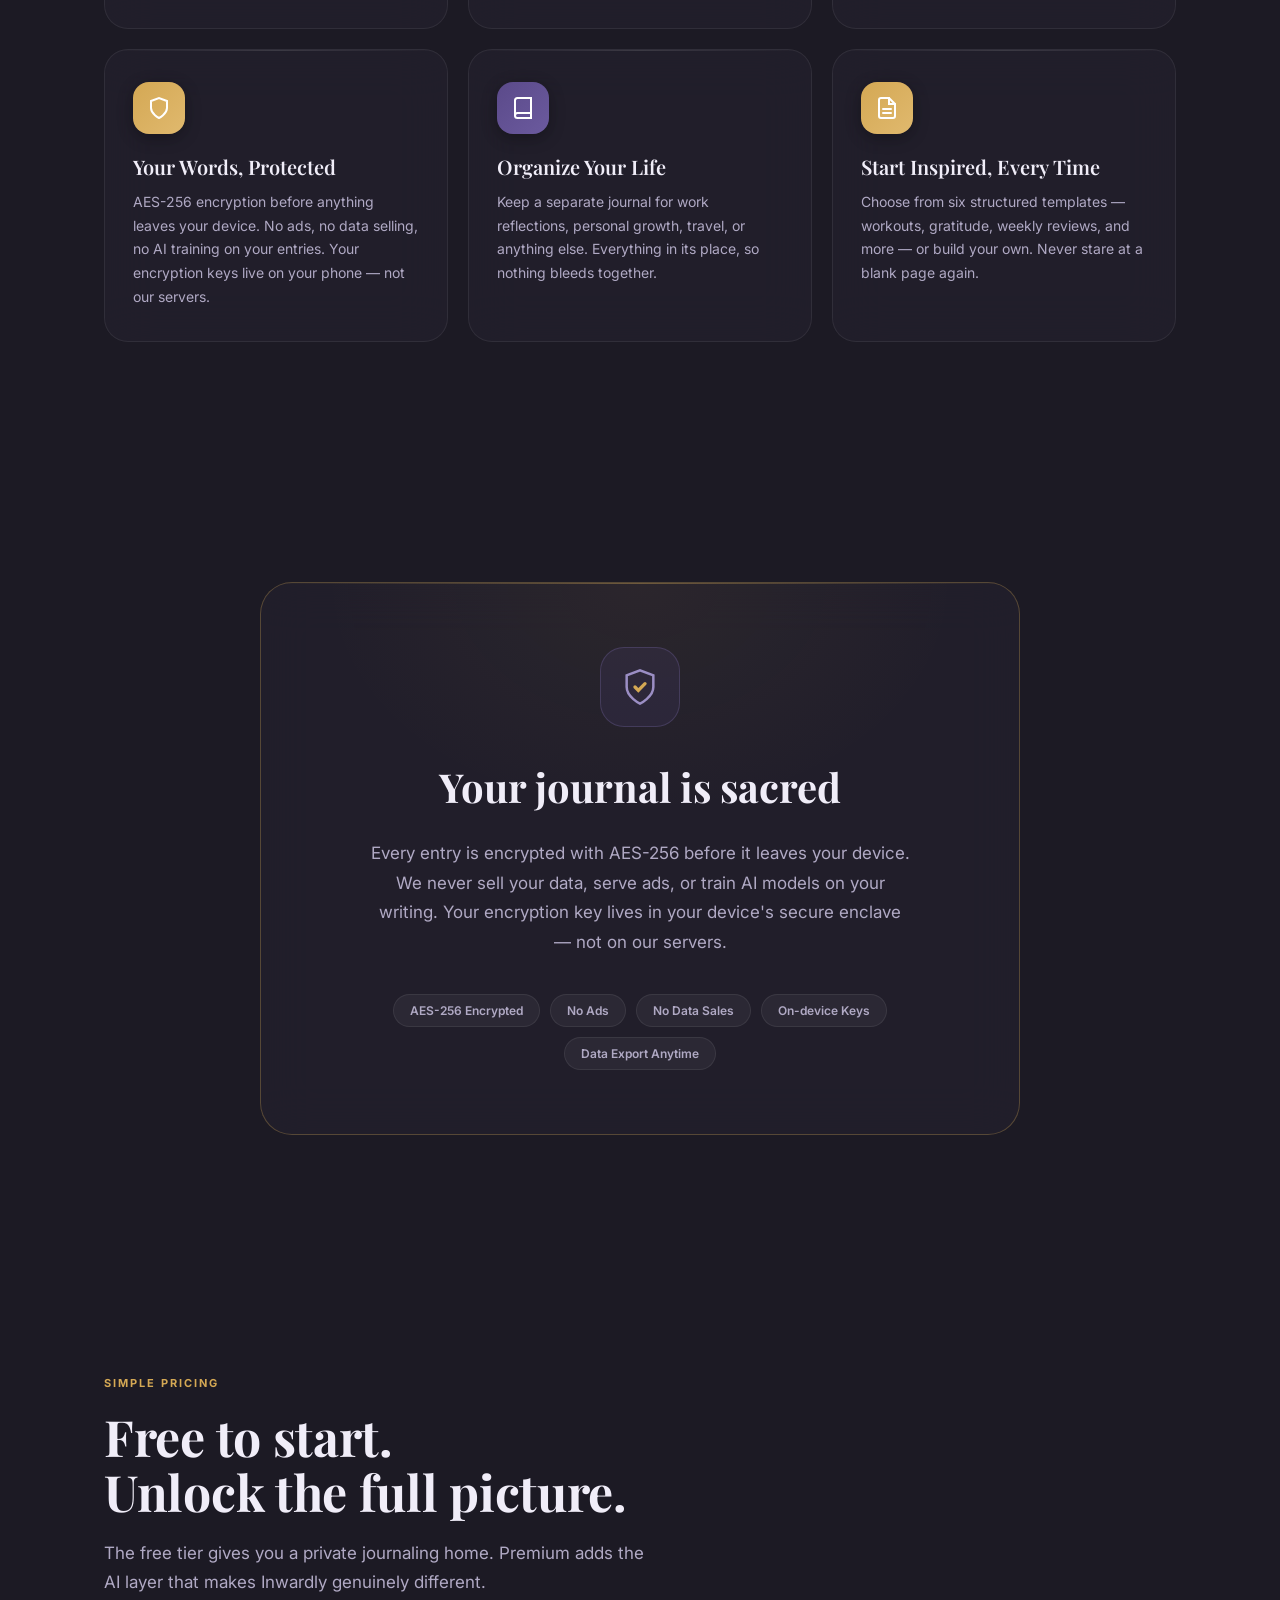
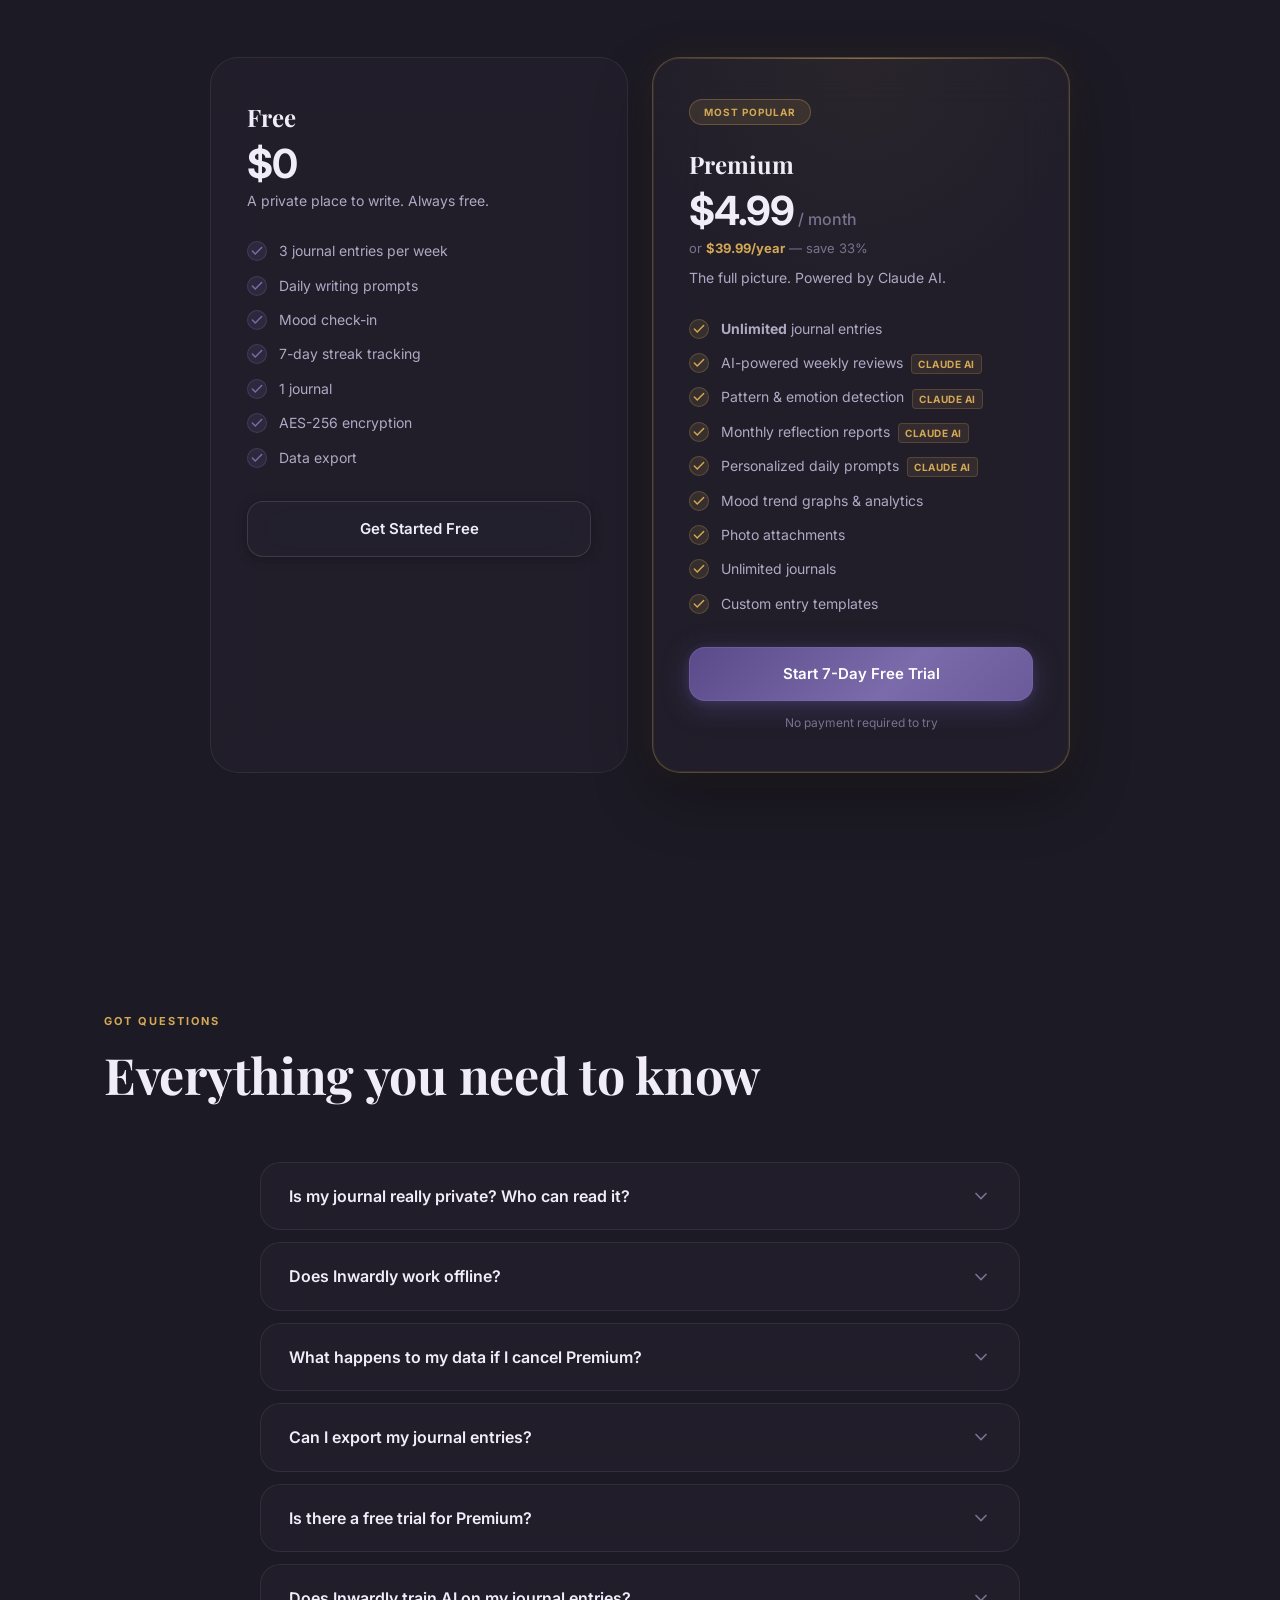
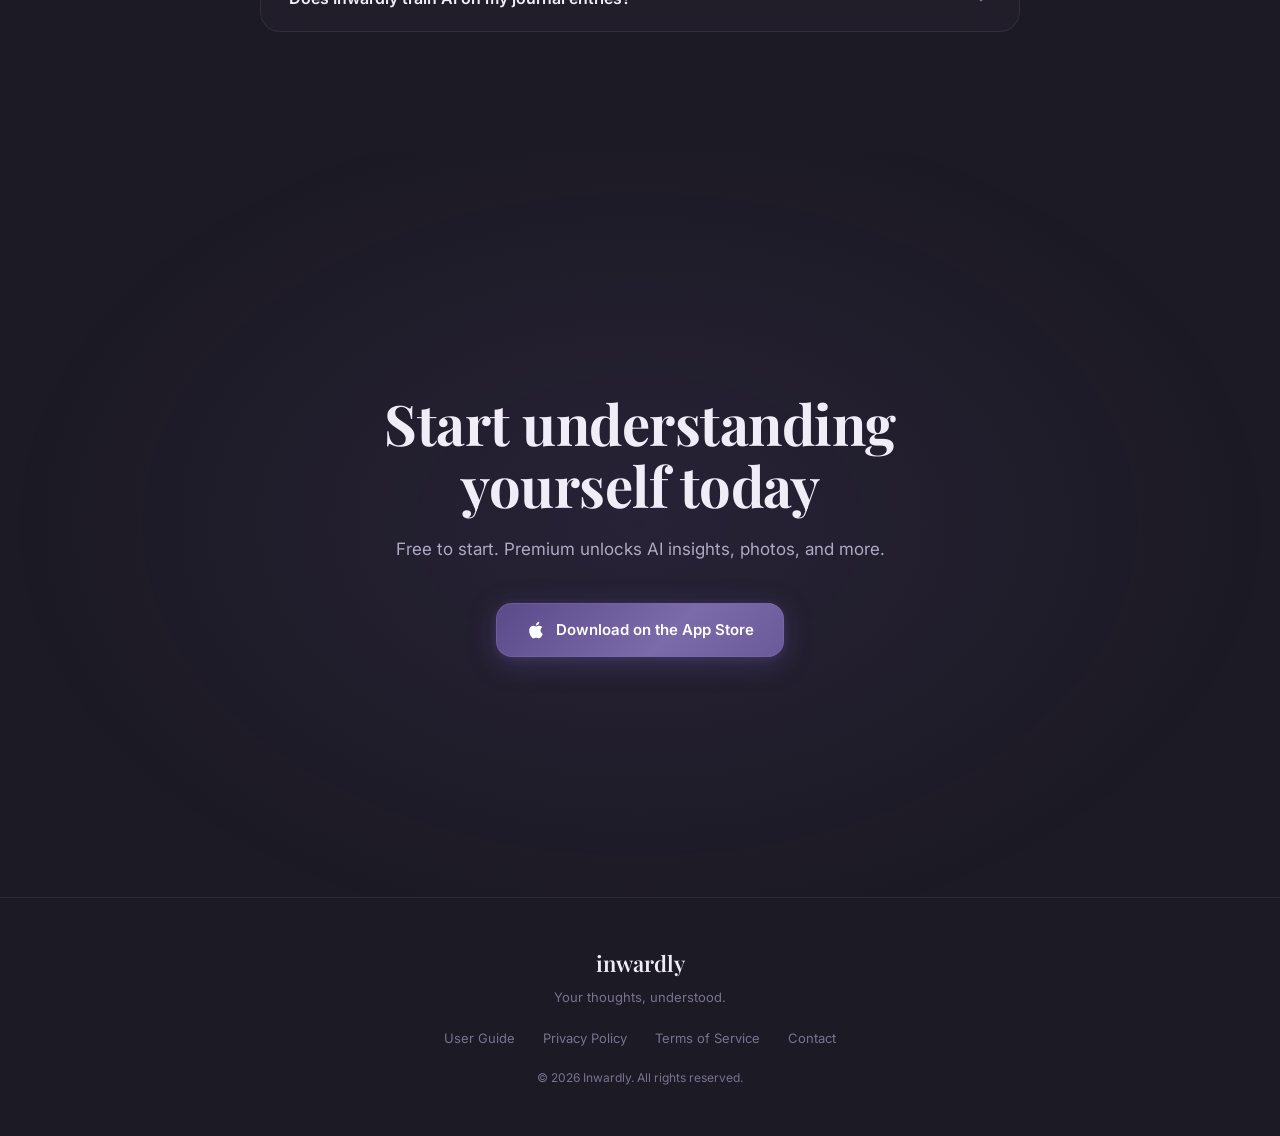
==== commit 380e966a: "Improve hero section — stronger headline, trust pills, secondary CTA - Headline: 'The journal that r" ====
--- a/index.html
+++ b/index.html
@@ -57,11 +57,15 @@
     <div class="hero-glow"></div>
     <div class="hero-content">
       <p class="hero-tagline">Your thoughts, understood.</p>
-      <h1 class="hero-title">Journal with<br><span class="hero-accent">intention</span></h1>
+      <h1 class="hero-title">The journal that reads<br><span class="hero-accent">between the lines</span></h1>
       <p class="hero-subtitle">
-        Inwardly is a private, AI-powered journal that helps you reflect daily,
-        discover emotional patterns, and grow with clarity.
+        Write freely. inwardly's AI surfaces the patterns in your entries you can't see yourself — what lifts your mood, what drains it, what you keep returning to.
       </p>
+      <div class="hero-trust-pills">
+        <span class="hero-trust-pill">🔒 AES-256 Encrypted</span>
+        <span class="hero-trust-pill hero-trust-pill-gold">✦ Powered by Claude AI</span>
+        <span class="hero-trust-pill">📱 iOS</span>
+      </div>
       <div class="hero-cta">
         <a href="#" class="btn btn-primary" id="app-store-btn">
           <svg class="btn-icon" width="20" height="20" viewBox="0 0 24 24" fill="currentColor">
@@ -69,8 +73,9 @@
           </svg>
           <span>Download on the App Store</span>
         </a>
-        <p class="hero-note">Coming soon to iOS</p>
-      </div>
+        <a href="#features" class="hero-secondary-cta">See how it works <span class="hero-cta-arrow">↓</span></a>
+      </div>
+      <p class="hero-note">Free to start · No credit card required</p>
     </div>
 
     <!-- Phone mockup carousel -->
--- a/style.css
+++ b/style.css
@@ -302,7 +302,61 @@
 .hero-note {
   font-size: 13px;
   color: var(--text-tertiary);
+  font-weight: 400;
+  margin-top: 4px;
+}
+
+/* Trust pills — inline below subtitle */
+.hero-trust-pills {
+  display: flex;
+  flex-wrap: wrap;
+  gap: 8px;
+  margin-bottom: 32px;
+}
+
+.hero-trust-pill {
+  display: inline-flex;
+  align-items: center;
+  gap: 5px;
+  font-size: 11px;
   font-weight: 500;
+  color: var(--text-tertiary);
+  background: rgba(255,255,255,0.04);
+  border: 1px solid var(--border-subtle);
+  border-radius: 100px;
+  padding: 5px 12px;
+  letter-spacing: 0.02em;
+}
+
+.hero-trust-pill-gold {
+  color: var(--gold);
+  background: rgba(212,168,84,0.07);
+  border-color: rgba(212,168,84,0.2);
+}
+
+/* Secondary CTA — text link with arrow */
+.hero-secondary-cta {
+  display: inline-flex;
+  align-items: center;
+  gap: 6px;
+  font-size: 14px;
+  font-weight: 500;
+  color: var(--text-secondary);
+  transition: color 0.2s;
+  margin-left: 4px;
+}
+
+.hero-secondary-cta:hover {
+  color: var(--text-primary);
+}
+
+.hero-cta-arrow {
+  display: inline-block;
+  transition: transform 0.2s;
+}
+
+.hero-secondary-cta:hover .hero-cta-arrow {
+  transform: translateY(3px);
 }
 
 /* ===================================================================
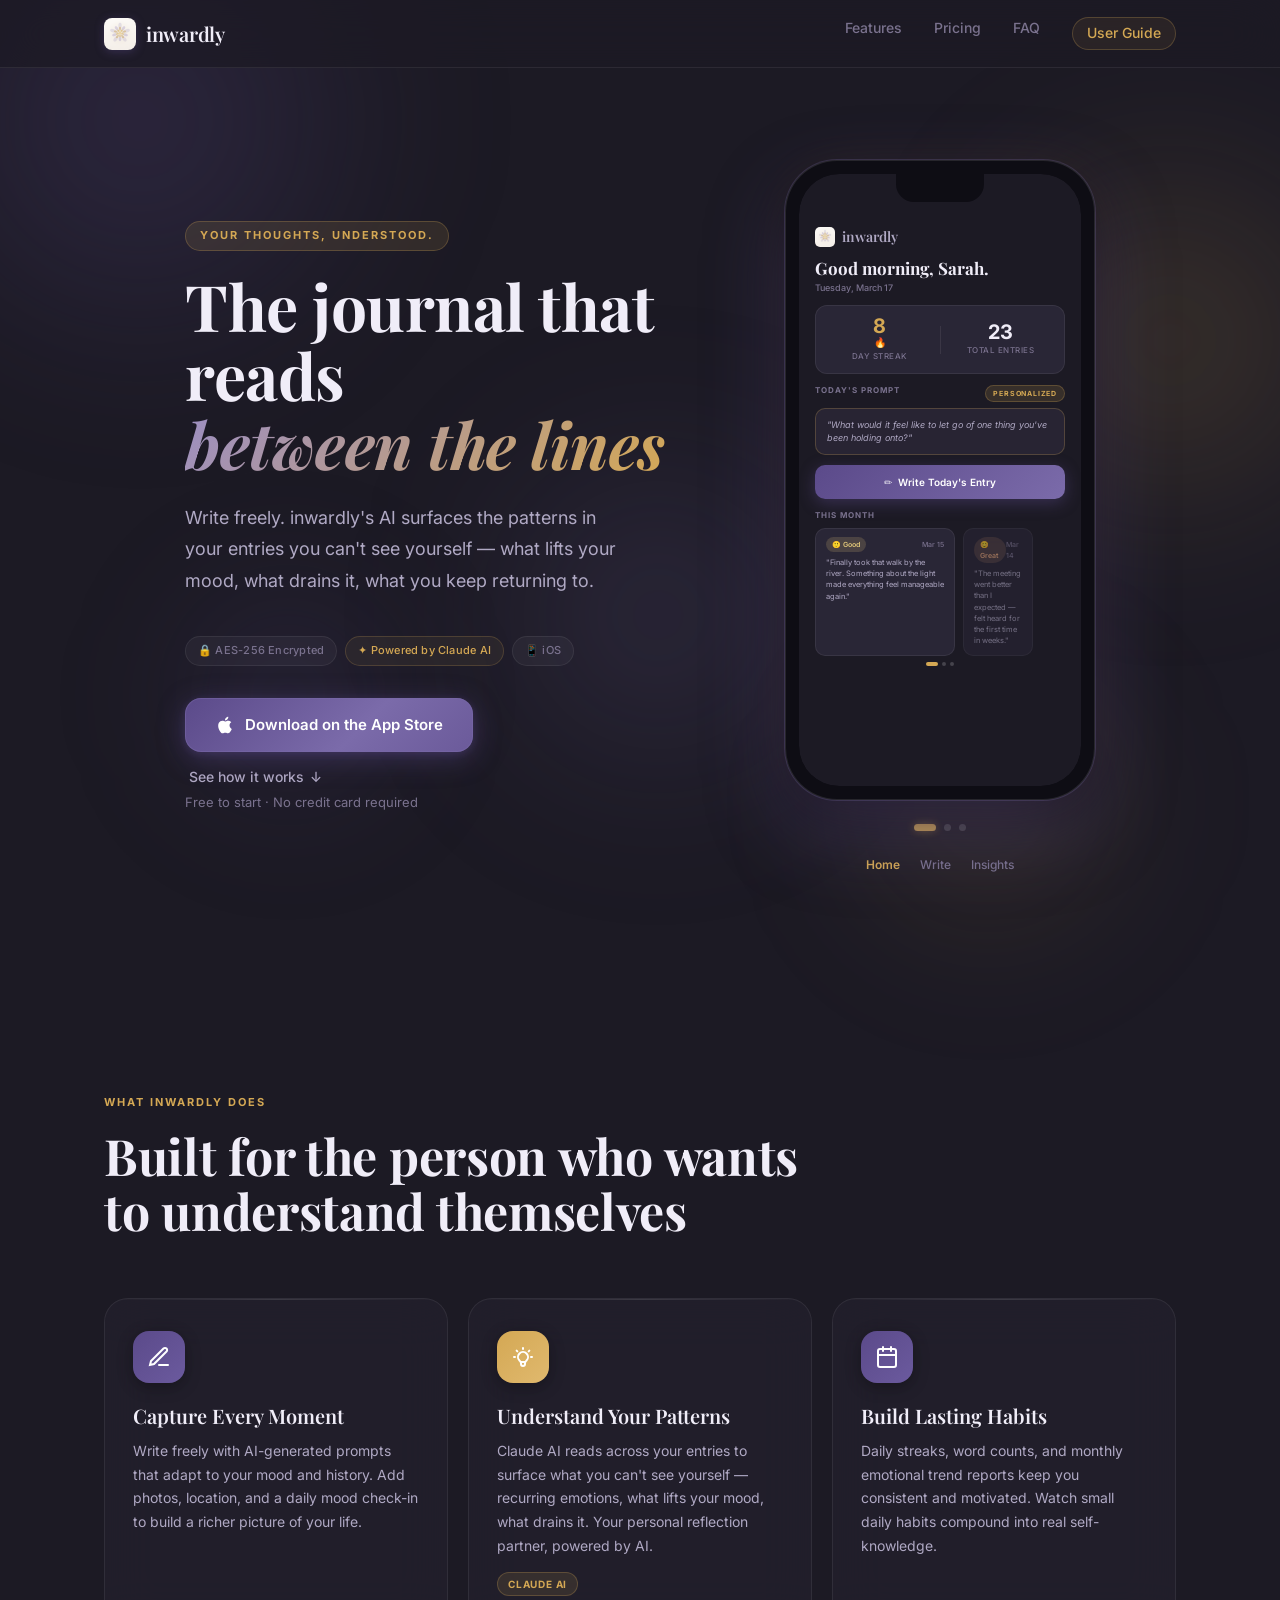
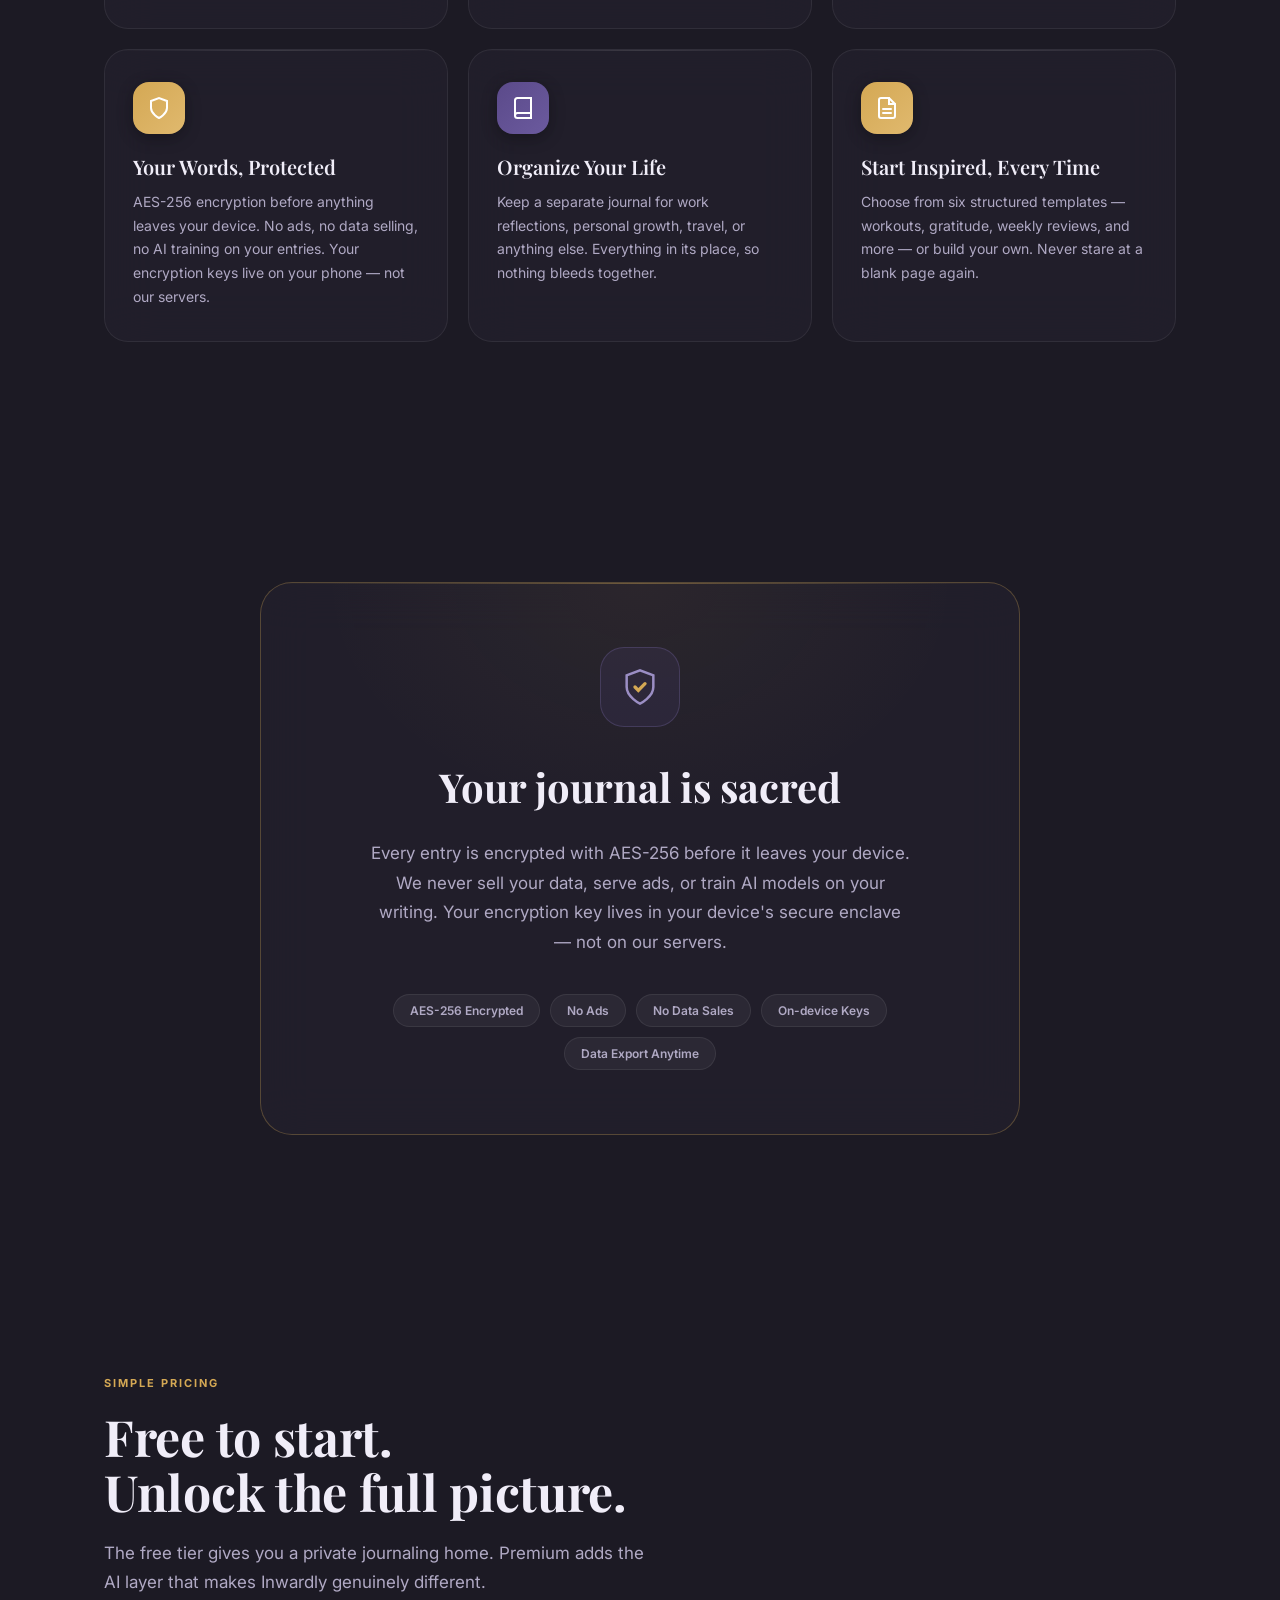
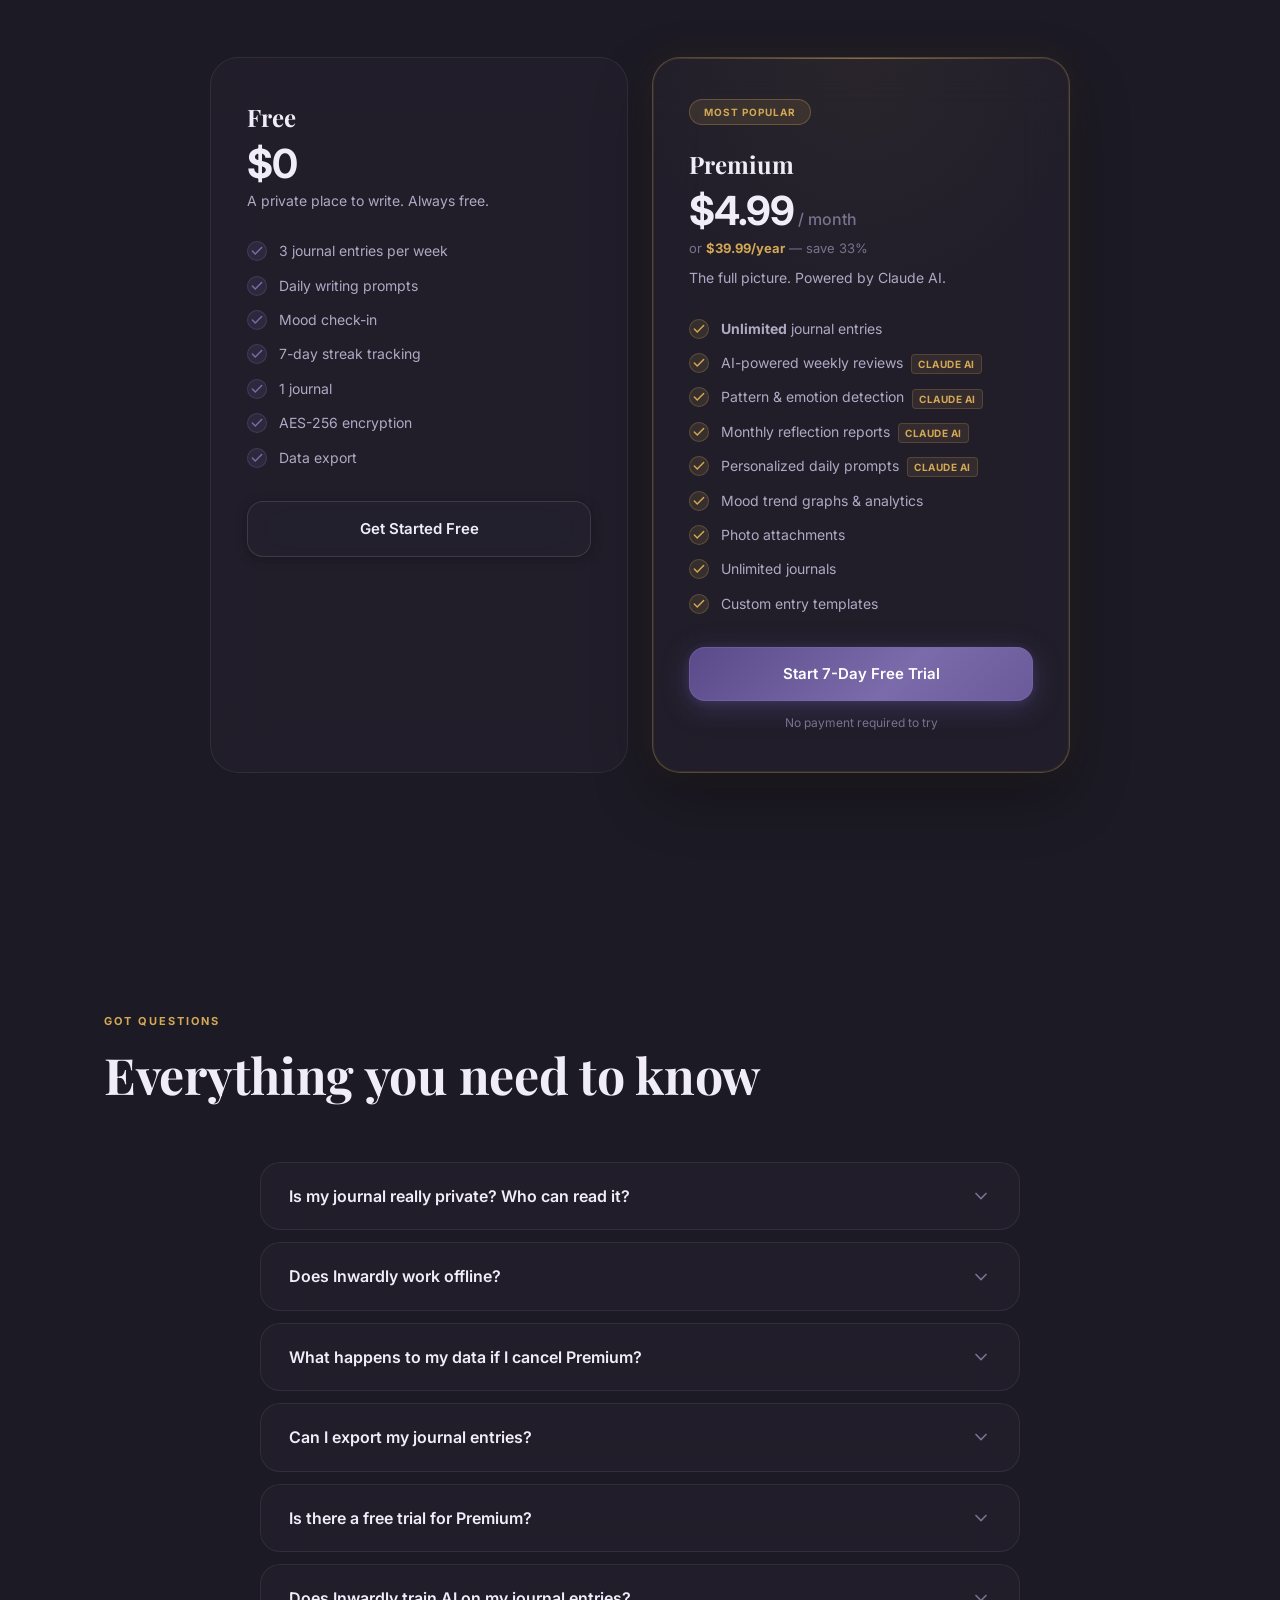
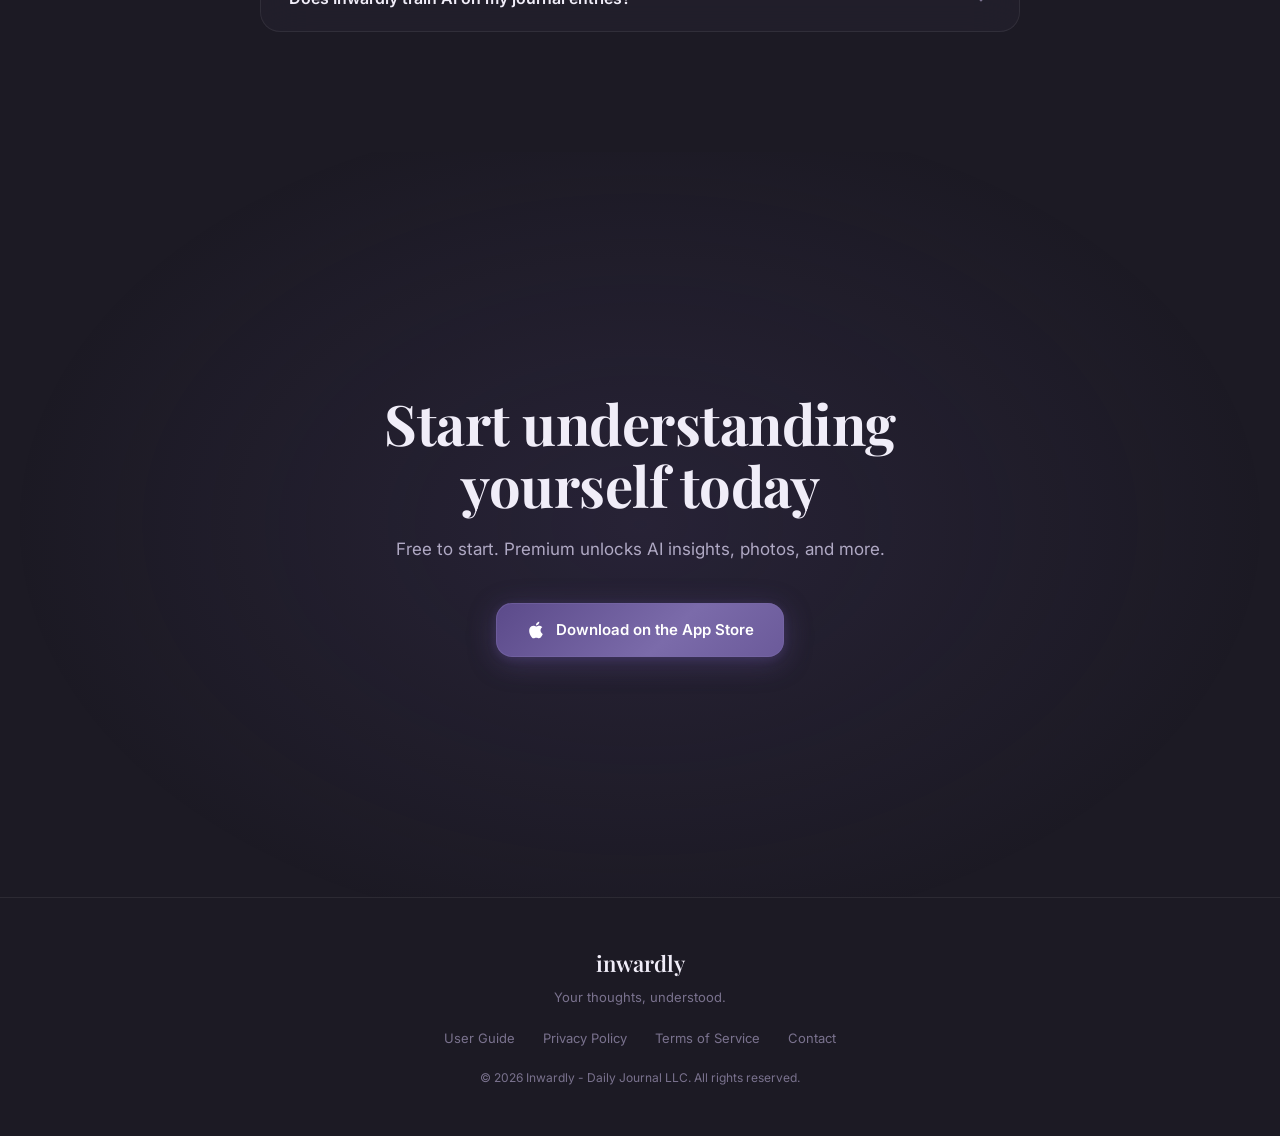
==== commit eb65a356: "Update legal entity to Inwardly - Daily Journal LLC; remove pricing from IAP promo images - Update c" ====
--- a/index.html
+++ b/index.html
@@ -677,7 +677,7 @@
         <a href="/terms">Terms of Service</a>
         <a href="mailto:support@goinwardly.app">Contact</a>
       </div>
-      <p class="footer-copy">&copy; 2026 Inwardly. All rights reserved.</p>
+      <p class="footer-copy">&copy; 2026 Inwardly - Daily Journal LLC. All rights reserved.</p>
     </div>
   </footer>
 
